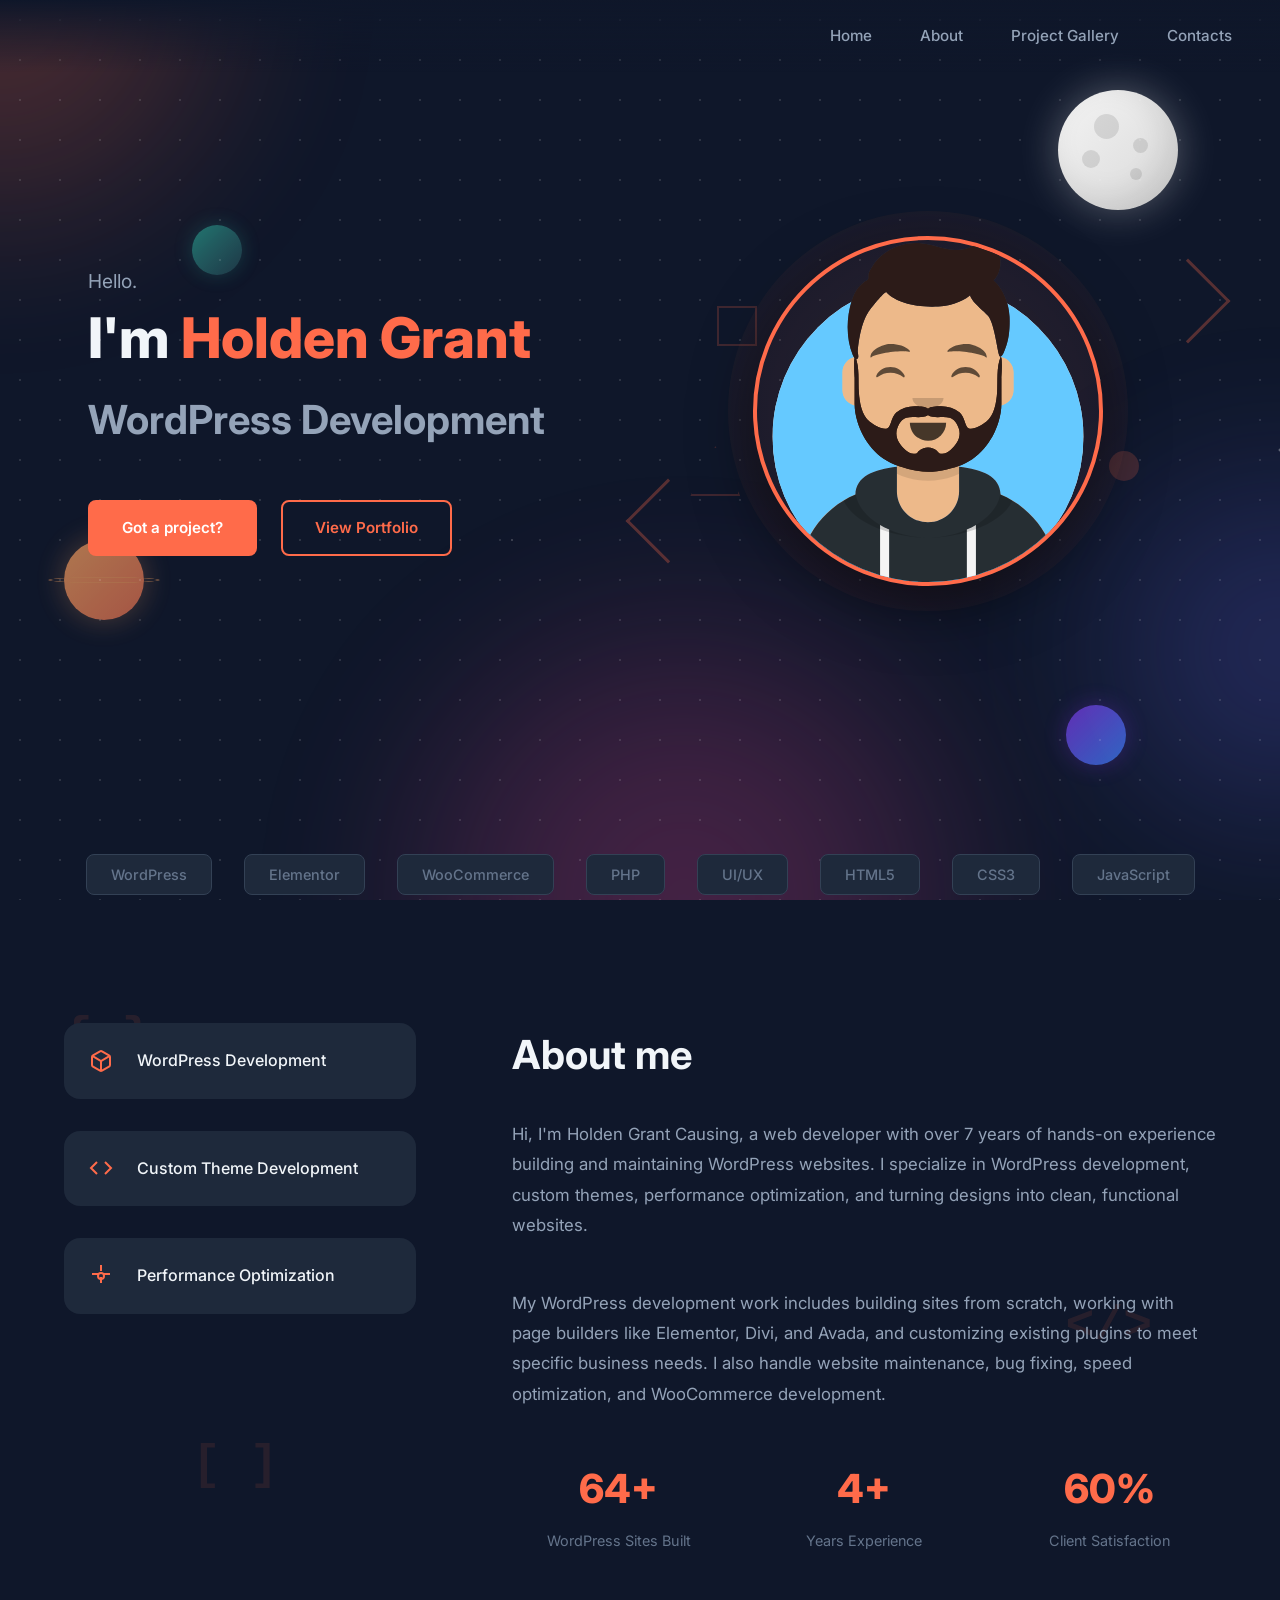
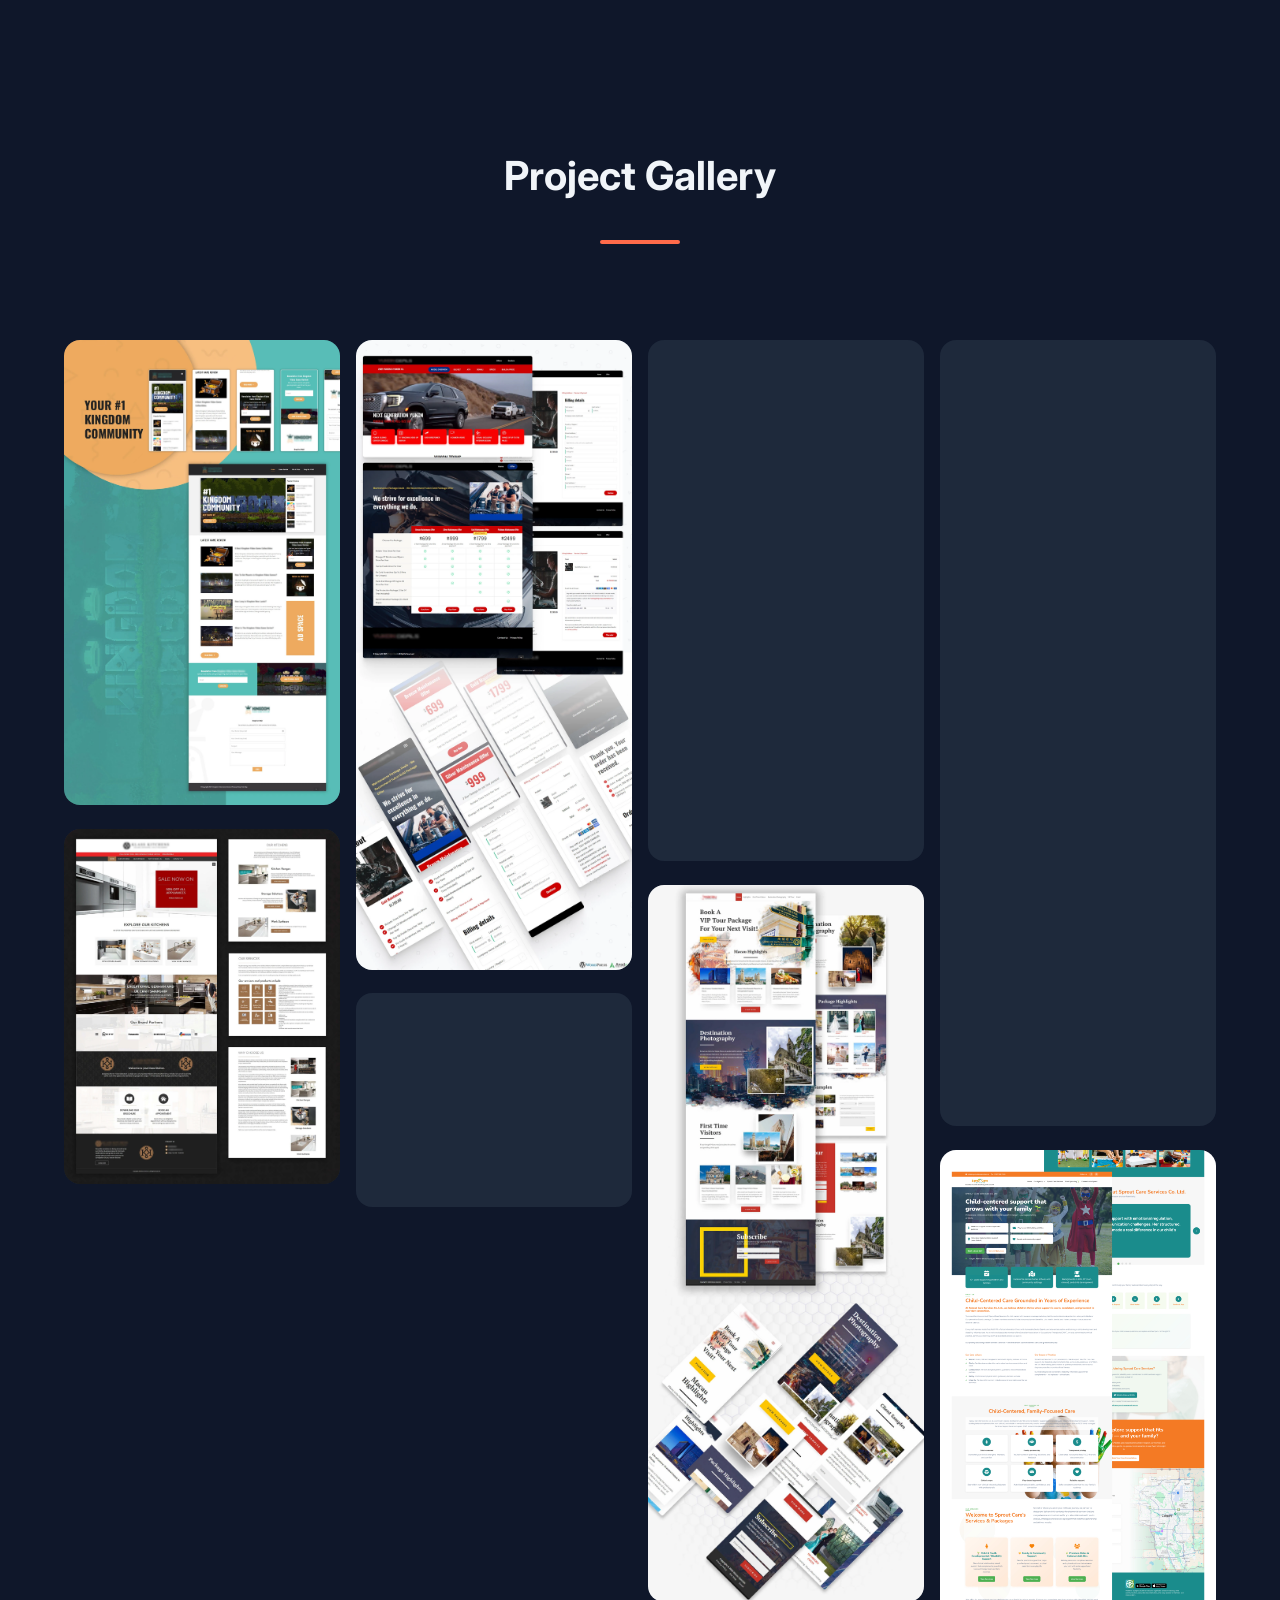
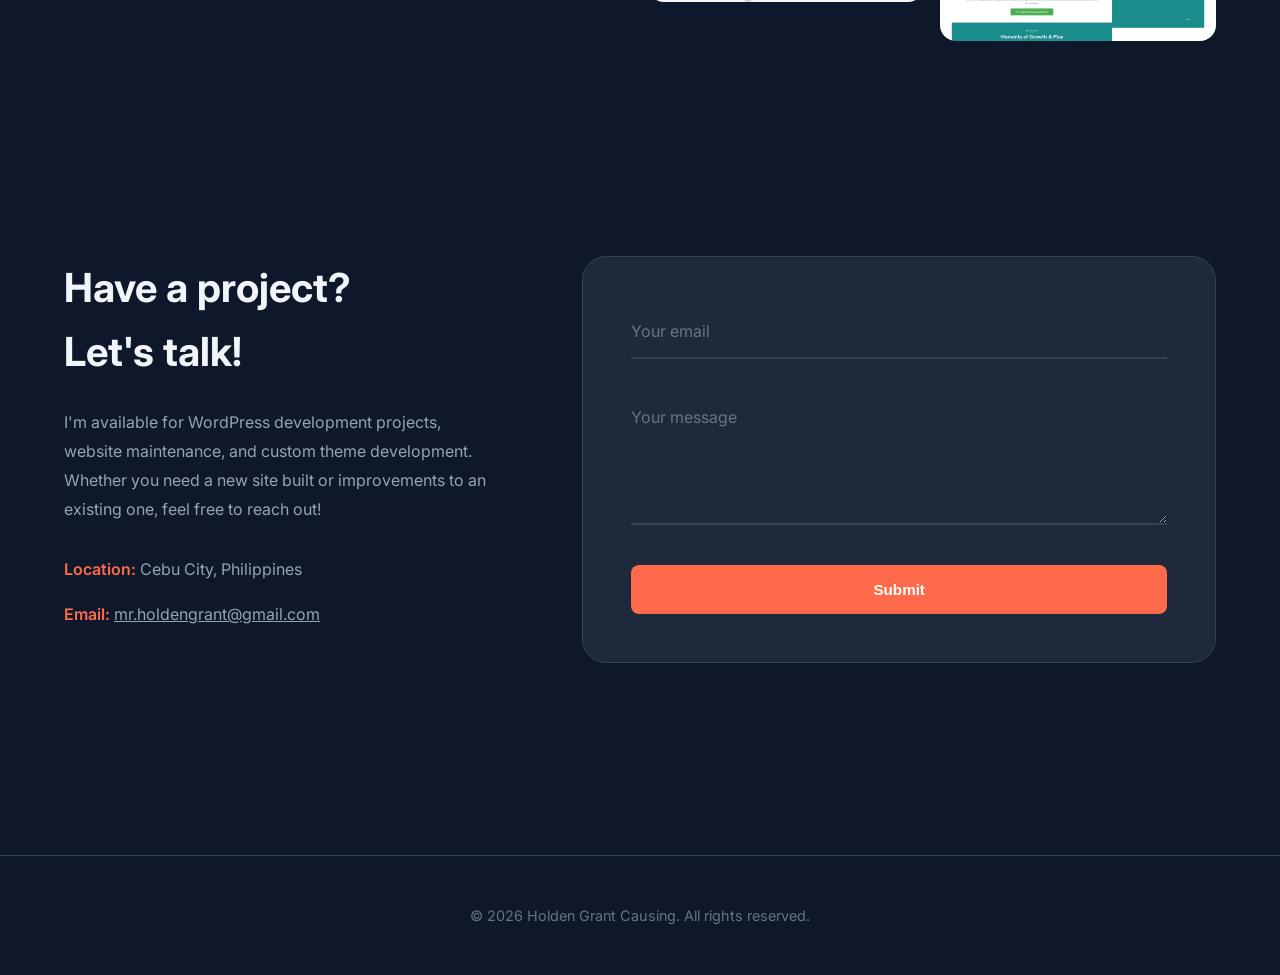
==== index.html @ 951f0440 "sproutcareservices.co-site.jpg 2" ====
<!DOCTYPE html>
<html lang="en">
<head>
    <meta charset="UTF-8">
    <meta name="viewport" content="width=device-width, initial-scale=1.0">
    <title>WordPress Development | Holden Grant Causing</title>
    <meta name="description" content="Holden Grant Causing provides WordPress development, custom theme builds, and performance optimization. View projects and contact for WordPress work.">
    <meta name="robots" content="index,follow">
    <link rel="canonical" href="https://holdengrant.github.io/">
    <meta property="og:title" content="WordPress Development | Holden Grant Causing">
    <meta property="og:description" content="WordPress development services including custom themes, performance optimization, and clean, functional websites.">
    <meta property="og:type" content="website">
    <meta property="og:url" content="https://holdengrant.github.io/">
    <meta property="og:image" content="original-9dcd468fdea0d15ef9354dae872c78d0.jpg">
    <meta name="twitter:card" content="summary_large_image">
    <meta name="twitter:url" content="https://holdengrant.github.io/">
    <link rel="icon" href="original-9dcd468fdea0d15ef9354dae872c78d0.jpg" type="image/jpeg">
    <link rel="stylesheet" href="style.css">
    <link rel="preconnect" href="https://fonts.googleapis.com">
    <link rel="preconnect" href="https://fonts.gstatic.com" crossorigin>
    <link href="https://fonts.googleapis.com/css2?family=Inter:wght@300;400;500;600;700;800&display=swap" rel="stylesheet">
    
    <script type="application/ld+json">
        {
            "@context": "https://schema.org",
            "@type": "Person",
            "name": "Holden Grant Causing",
            "jobTitle": "Web Developer",
            "description": "WordPress development specialist offering custom themes and performance optimization.",
            "url": "https://holdengrant.github.io/",
            "image": "original-9dcd468fdea0d15ef9354dae872c78d0.jpg",
            "sameAs": [
                "https://www.behance.net/holdengrantcausing"
            ]
        }
    </script>

    <script src="https://analytics.ahrefs.com/analytics.js" data-key="SY9n9KmOPGX/zi27wK+/fg" async></script>
</head>
<body>
    <!-- Animated Background -->
    <div class="animated-background">
        <div class="gradient-orb orb-1"></div>
        <div class="gradient-orb orb-2"></div>
        <div class="gradient-orb orb-3"></div>
    </div>
    
    <!-- Space Theme Elements -->
    <div class="space-container">
        <!-- Stars -->
        <div class="stars-layer stars-small"></div>
        <div class="stars-layer stars-medium"></div>
        <div class="stars-layer stars-large"></div>
        
        <!-- Moon -->
        <div class="moon">
            <div class="crater crater-1"></div>
            <div class="crater crater-2"></div>
            <div class="crater crater-3"></div>
            <div class="crater crater-4"></div>
        </div>
        
        <!-- Planets -->
        <div class="planet planet-1">
            <div class="planet-ring"></div>
        </div>
        <div class="planet planet-2"></div>
        <div class="planet planet-3"></div>
        
        <!-- Astronaut -->
        <div class="astronaut">
            <div class="astronaut-head">
                <div class="helmet-shine"></div>
            </div>
            <div class="astronaut-body"></div>
            <div class="astronaut-arm-left"></div>
            <div class="astronaut-arm-right"></div>
            <div class="astronaut-leg-left"></div>
            <div class="astronaut-leg-right"></div>
            <div class="astronaut-backpack"></div>
        </div>
        
        <!-- Shooting Stars -->
        <div class="shooting-star shooting-star-1"></div>
        <div class="shooting-star shooting-star-2"></div>
        <div class="shooting-star shooting-star-3"></div>
    </div>
    
    <!-- Dot Pattern Background -->
    <div class="dot-pattern"></div>
    

    <!-- Header / Hero Section -->
    <header id="home">
        <nav class="navbar">
            <div class="nav-links">
                <a href="#home">Home</a>
                <a href="#about">About</a>
                <a href="#gallery">Project Gallery</a>
                <!-- <a href="#gallery">Gallery</a> -->
                <a href="#contact">Contacts</a>
            </div>
        </nav>

        <div class="hero-container">
            <div class="hero-content">
                <p class="greeting">Hello.</p>
                <h1 class="name">I'm <span class="accent-text">Holden Grant</span></h1>
                <h2 class="title">WordPress Development</h2>
                <div class="cta-buttons">
                    <a href="#contact" class="btn btn-primary">Got a project?</a>
                    <a href="https://www.behance.net/holdengrantcausing" target="_blank" class="btn btn-secondary">View Portfolio</a>
                </div>
            </div>

            <div class="hero-image">
                <div class="image-accent-circle"></div>
                <div class="profile-container">
                    <img src="avataaars.svg" alt="Profile Picture" decoding="async" fetchpriority="high">
                </div>
                <div class="decorative-arrow arrow-1"></div>
                <div class="decorative-arrow arrow-2"></div>
                <div class="geometric-shape shape-1"></div>
                <div class="geometric-shape shape-2"></div>
                <div class="geometric-shape shape-3"></div>
            </div>
        </div>

        <!-- Skills Strip -->
        <div class="skills-strip">
            <div class="skill-tag">WordPress</div>
            <div class="skill-tag">Elementor</div>
            <div class="skill-tag">WooCommerce</div>
            <div class="skill-tag">PHP</div>
            <div class="skill-tag">UI/UX</div>
            <div class="skill-tag">HTML5</div>
            <div class="skill-tag">CSS3</div>
            <div class="skill-tag">JavaScript</div>
        </div>
    </header>

    <!-- About Section -->
    <section id="about" class="about-section">
        <div class="section-decoration">
            <div class="floating-icon icon-1">{ }</div>
            <div class="floating-icon icon-2">&lt;/&gt;</div>
            <div class="floating-icon icon-3">[ ]</div>
        </div>
        <div class="container">
            <div class="about-grid">
                <div class="services-column">
                    <div class="service-item">
                        <div class="service-icon">
                            <svg width="24" height="24" viewBox="0 0 24 24" fill="none" stroke="currentColor" stroke-width="2">
                                <path d="M21 16V8a2 2 0 0 0-1-1.73l-7-4a2 2 0 0 0-2 0l-7 4A2 2 0 0 0 3 8v8a2 2 0 0 0 1 1.73l7 4a2 2 0 0 0 2 0l7-4A2 2 0 0 0 21 16z"></path>
                                <polyline points="3.27 6.96 12 12.01 20.73 6.96"></polyline>
                                <line x1="12" y1="22.08" x2="12" y2="12"></line>
                            </svg>
                        </div>
                        <span>WordPress Development</span>
                    </div>
                    <div class="service-item">
                        <div class="service-icon">
                            <svg width="24" height="24" viewBox="0 0 24 24" fill="none" stroke="currentColor" stroke-width="2">
                                <polyline points="16 18 22 12 16 6"></polyline>
                                <polyline points="8 6 2 12 8 18"></polyline>
                            </svg>
                        </div>
                        <span>Custom Theme Development</span>
                    </div>
                    <div class="service-item">
                        <div class="service-icon">
                            <svg width="24" height="24" viewBox="0 0 24 24" fill="none" stroke="currentColor" stroke-width="2">
                                <circle cx="12" cy="12" r="3"></circle>
                                <path d="M12 1v6m0 6v6m-9-9h6m6 0h6"></path>
                            </svg>
                        </div>
                        <span>Performance Optimization</span>
                    </div>
                </div>

                <div class="about-column">
                    <h2 class="section-title">About me</h2>
                    <p class="about-text">
                        Hi, I'm Holden Grant Causing, a web developer with over 7 years of hands-on experience building and maintaining WordPress websites. I specialize in WordPress development, custom themes, performance optimization, and turning designs into clean, functional websites.
                    </p>
                    <p class="about-text">
                        My WordPress development work includes building sites from scratch, working with page builders like Elementor, Divi, and Avada, and customizing existing plugins to meet specific business needs. I also handle website maintenance, bug fixing, speed optimization, and WooCommerce development.
                    </p>
                    
                    <div class="stats-row">
                        <div class="stat-item">
                            <div class="stat-number">100+</div>
                            <div class="stat-label">WordPress Sites Built</div>
                        </div>
                        <div class="stat-item">
                            <div class="stat-number">7+</div>
                            <div class="stat-label">Years Experience</div>
                        </div>
                        <div class="stat-item">
                            <div class="stat-number">95%</div>
                            <div class="stat-label">Client Satisfaction</div>
                        </div>
                    </div>
                </div>
            </div>
        </div>
    </section>

    <!-- Projects Section -->
    <!-- <section id="projects" class="projects-section">
        <div class="container">
            <h2 class="section-title centered">Experience & Skills</h2>
            <div class="title-divider"></div>

            <div class="project-card">
                <div class="project-preview">
                    <div class="code-preview">
                        <div class="code-header">
                            <span class="code-dot"></span>
                            <span class="code-dot"></span>
                            <span class="code-dot"></span>
                        </div>
                        <div class="code-content">
                            <pre><code>&lt;div class="app"&gt;
  &lt;header&gt;
    &lt;h1&gt;E-Commerce Platform&lt;/h1&gt;
  &lt;/header&gt;
  &lt;main&gt;
    &lt;ProductGrid /&gt;
  &lt;/main&gt;
&lt;/div&gt;</code></pre>
                        </div>
                    </div>
                </div>
                <div class="project-info">
                    <h3 class="project-title">Web Developer (Project-Based)</h3>
                    <div class="tech-stack">
                        <span class="tech-tag">WordPress</span>
                        <span class="tech-tag">Elementor</span>
                        <span class="tech-tag">WooCommerce</span>
                        <span class="tech-tag">ACF Pro</span>
                    </div>
                    <p class="project-description">
                        March 2018 – Present<br><br>
                        Develop and maintain WordPress websites using Elementor, Divi, and Avada. Build custom layouts and features based on client requirements. Optimize website performance and page load speed. Fix bugs, improve UI/UX, and add new features to existing sites.
                    </p>
                    <div class="project-buttons">
                        <a href="https://www.behance.net/holdengrantcausing" target="_blank" class="btn btn-primary">View Portfolio</a>
                        <a href="#contact" class="btn btn-secondary">Contact Me</a>
                    </div>
                </div>
            </div>

            <div class="project-card reverse">
                <div class="project-preview">
                    <div class="code-preview">
                        <div class="code-header">
                            <span class="code-dot"></span>
                            <span class="code-dot"></span>
                            <span class="code-dot"></span>
                        </div>
                        <div class="code-content">
                            <pre><code>const taskManager = {
  tasks: [],
  addTask(task) {
    this.tasks.push(task);
    this.render();
  },
  render() {
    // Update UI
  }
};</code></pre>
                        </div>
                    </div>
                </div>
                <div class="project-info">
                    <h3 class="project-title">Web Developer, SkyRockIT</h3>
                    <div class="tech-stack">
                        <span class="tech-tag">WordPress</span>
                        <span class="tech-tag">Avada</span>
                        <span class="tech-tag">ACF Pro</span>
                        <span class="tech-tag">cPanel</span>
                    </div>
                    <p class="project-description">
                        June 2015 – June 2018<br><br>
                        Built WordPress websites from scratch using custom themes and ACF Pro. Developed sites using Avada and other premium themes. Fixed errors, improved performance, and handled regular site maintenance. Migrated websites to new domains and hosting environments.
                    </p>
                    <div class="project-buttons">
                        <a href="https://www.behance.net/holdengrantcausing" target="_blank" class="btn btn-primary">View Portfolio</a>
                        <a href="#contact" class="btn btn-secondary">Contact Me</a>
                    </div>
                </div>
            </div>

            <div class="project-card">
                <div class="project-preview">
                    <div class="code-preview">
                        <div class="code-header">
                            <span class="code-dot"></span>
                            <span class="code-dot"></span>
                            <span class="code-dot"></span>
                        </div>
                        <div class="code-content">
                            <pre><code>app.get('/api/weather', (req, res) => {
  const { city } = req.query;
  fetchWeather(city)
    .then(data => res.json(data))
    .catch(err => res.status(500));
});</code></pre>
                        </div>
                    </div>
                </div>
                <div class="project-info">
                    <h3 class="project-title">Technical Skills</h3>
                    <div class="tech-stack">
                        <span class="tech-tag">HTML5</span>
                        <span class="tech-tag">CSS3</span>
                        <span class="tech-tag">JavaScript</span>
                        <span class="tech-tag">jQuery</span>
                        <span class="tech-tag">PHP</span>
                        <span class="tech-tag">MySQL</span>
                        <span class="tech-tag">React</span>
                        <span class="tech-tag">Bootstrap</span>
                        <span class="tech-tag">SCSS/SASS</span>
                        <span class="tech-tag">Git</span>
                    </div>
                    <p class="project-description">
                        Proficient in converting PSD designs to HTML/CSS and building fully functional WordPress themes. Experienced with Adobe Photoshop, cPanel management, and modern web development best practices. Knowledgeable in WooCommerce, custom plugin development, and SEO optimization.
                    </p>
                    <div class="project-buttons">
                        <a href="https://www.behance.net/holdengrantcausing" target="_blank" class="btn btn-primary">View Portfolio</a>
                        <a href="#contact" class="btn btn-secondary">Get in Touch</a>
                    </div>
                </div>
            </div>
        </div>
    </section> -->

    <!-- Gallery Section -->
    <section id="gallery" class="gallery-section">
        <div class="container">
            <h2 class="section-title centered">Project Gallery</h2>
            <div class="title-divider"></div>

            <div class="gallery-grid">
                <!-- Gallery Item 1 -->
                <div class="gallery-item">
                    <div class="gallery-image">
                        <img src="work-gallery/kingdomcummunity.webp" alt="Kingdom Community Website" loading="lazy" decoding="async">
                    </div>
                    <div class="gallery-overlay">
                        <h3 class="gallery-title">Kingdom Vide Game Review</h3>
                        <div class="gallery-tags">
                            <span class="gallery-tag">WordPress</span>
                            <span class="gallery-tag">Elementor</span>
                            <span class="gallery-tag">Custom Design</span>
                        </div>
                        <div class="gallery-actions">
                            <button class="gallery-btn lightbox-btn" data-image="work-gallery/kingdomcummunity.webp">
                                <svg width="20" height="20" viewBox="0 0 24 24" fill="none" stroke="currentColor" stroke-width="2">
                                    <rect x="3" y="3" width="18" height="18" rx="2" ry="2"></rect>
                                    <circle cx="8.5" cy="8.5" r="1.5"></circle>
                                    <polyline points="21 15 16 10 5 21"></polyline>
                                </svg>
                                View
                            </button>
                            <a href="https://kingdomvideogamereview.com/" target="_blank" class="gallery-btn url-btn">
                                <svg width="20" height="20" viewBox="0 0 24 24" fill="none" stroke="currentColor" stroke-width="2">
                                    <path d="M18 13v6a2 2 0 0 1-2 2H5a2 2 0 0 1-2-2V8a2 2 0 0 1 2-2h6"></path>
                                    <polyline points="15 3 21 3 21 9"></polyline>
                                    <line x1="10" y1="14" x2="21" y2="3"></line>
                                </svg>
                                Visit
                            </a>
                        </div>
                    </div>
                </div>

                <!-- Gallery Item 2 -->
                <div class="gallery-item">
                    <div class="gallery-image">
                        <img src="work-gallery/kitchen.webp" alt="Kitchen Restaurant Website" loading="lazy" decoding="async">
                    </div>
                    <div class="gallery-overlay">
                        <h3 class="gallery-title">Kitchen Restaurant</h3>
                        <div class="gallery-tags">
                            <span class="gallery-tag">WordPress</span>
                            <span class="gallery-tag">WooCommerce</span>
                            <span class="gallery-tag">Elementor</span>
                            <span class="gallery-tag">Custom Design</span>
                        </div>
                        <div class="gallery-actions">
                            <button class="gallery-btn lightbox-btn" data-image="work-gallery/kitchen.webp">
                                <svg width="20" height="20" viewBox="0 0 24 24" fill="none" stroke="currentColor" stroke-width="2">
                                    <rect x="3" y="3" width="18" height="18" rx="2" ry="2"></rect>
                                    <circle cx="8.5" cy="8.5" r="1.5"></circle>
                                    <polyline points="21 15 16 10 5 21"></polyline>
                                </svg>
                                View
                            </button>
                            <a href="https://www.klasskitchens.com/" target="_blank" class="gallery-btn url-btn">
                                <svg width="20" height="20" viewBox="0 0 24 24" fill="none" stroke="currentColor" stroke-width="2">
                                    <path d="M18 13v6a2 2 0 0 1-2 2H5a2 2 0 0 1-2-2V8a2 2 0 0 1 2-2h6"></path>
                                    <polyline points="15 3 21 3 21 9"></polyline>
                                    <line x1="10" y1="14" x2="21" y2="3"></line>
                                </svg>
                                Visit
                            </a>
                        </div>
                    </div>
                </div>

                <!-- Gallery Item 3 -->
                <div class="gallery-item">
                    <div class="gallery-image">
                        <img src="work-gallery/yukondeal.webp" alt="Yukon Deal Website" loading="lazy" decoding="async">
                    </div>
                    <div class="gallery-overlay">
                        <h3 class="gallery-title">Yukon Deal</h3>
                        <div class="gallery-tags">
                            <span class="gallery-tag">WordPress</span>
                            <span class="gallery-tag">Avada</span>
                            <span class="gallery-tag">Custom Design</span>
                        </div>
                        <div class="gallery-actions">
                            <button class="gallery-btn lightbox-btn" data-image="work-gallery/yukondeal.webp">
                                <svg width="20" height="20" viewBox="0 0 24 24" fill="none" stroke="currentColor" stroke-width="2">
                                    <rect x="3" y="3" width="18" height="18" rx="2" ry="2"></rect>
                                    <circle cx="8.5" cy="8.5" r="1.5"></circle>
                                    <polyline points="21 15 16 10 5 21"></polyline>
                                </svg>
                                View
                            </button>
                            <a href="https://yukondeal.com/" target="_blank" class="gallery-btn url-btn">
                                <svg width="20" height="20" viewBox="0 0 24 24" fill="none" stroke="currentColor" stroke-width="2">
                                    <path d="M18 13v6a2 2 0 0 1-2 2H5a2 2 0 0 1-2-2V8a2 2 0 0 1 2-2h6"></path>
                                    <polyline points="15 3 21 3 21 9"></polyline>
                                    <line x1="10" y1="14" x2="21" y2="3"></line>
                                </svg>
                                Visit
                            </a>
                        </div>
                    </div>
                </div>

                <!-- Gallery Item 4 -->
                <div class="gallery-item">
                    <div class="gallery-image">
                        <img src="work-gallery/travelreward.webp" alt="Travel Reward" loading="lazy" decoding="async">
                    </div>
                    <div class="gallery-overlay">
                        <h3 class="gallery-title">Travel Reward</h3>
                        <div class="gallery-tags">
                            <span class="gallery-tag">WordPress</span>
                            <span class="gallery-tag">Elementor</span>
                            <span class="gallery-tag">Custom Design</span>
                        </div>
                        <div class="gallery-actions">
                            <button class="gallery-btn lightbox-btn" data-image="work-gallery/travelreward.webp">
                                <svg width="20" height="20" viewBox="0 0 24 24" fill="none" stroke="currentColor" stroke-width="2">
                                    <rect x="3" y="3" width="18" height="18" rx="2" ry="2"></rect>
                                    <circle cx="8.5" cy="8.5" r="1.5"></circle>
                                    <polyline points="21 15 16 10 5 21"></polyline>
                                </svg>
                                View
                            </button>
                            <a href="https://travelreward.com/" target="_blank" class="gallery-btn url-btn">
                                <svg width="20" height="20" viewBox="0 0 24 24" fill="none" stroke="currentColor" stroke-width="2">
                                    <path d="M18 13v6a2 2 0 0 1-2 2H5a2 2 0 0 1-2-2V8a2 2 0 0 1 2-2h6"></path>
                                    <polyline points="15 3 21 3 21 9"></polyline>
                                    <line x1="10" y1="14" x2="21" y2="3"></line>
                                </svg>
                                Visit
                            </a>
                        </div>
                    </div>
                </div>

                <!-- Gallery Item 5 -->
                <div class="gallery-item">
                    <div class="gallery-image">
                        <img src="work-gallery/luxuryrewards.webp" alt="Luxury Rewards Website" loading="lazy" decoding="async">
                    </div>
                    <div class="gallery-overlay">
                        <h3 class="gallery-title">Luxury Rewards</h3>
                        <div class="gallery-tags">
                            <span class="gallery-tag">WordPress</span>
                            <span class="gallery-tag">Custom Theme</span>
                            <span class="gallery-tag">PHP</span>
                        </div>
                        <div class="gallery-actions">
                            <button class="gallery-btn lightbox-btn" data-image="work-gallery/luxuryrewards.webp">
                                <svg width="20" height="20" viewBox="0 0 24 24" fill="none" stroke="currentColor" stroke-width="2">
                                    <rect x="3" y="3" width="18" height="18" rx="2" ry="2"></rect>
                                    <circle cx="8.5" cy="8.5" r="1.5"></circle>
                                    <polyline points="21 15 16 10 5 21"></polyline>
                                </svg>
                                View
                            </button>
                            <a href="https://luxuryrewards.com/" target="_blank" class="gallery-btn url-btn">
                                <svg width="20" height="20" viewBox="0 0 24 24" fill="none" stroke="currentColor" stroke-width="2">
                                    <path d="M18 13v6a2 2 0 0 1-2 2H5a2 2 0 0 1-2-2V8a2 2 0 0 1 2-2h6"></path>
                                    <polyline points="15 3 21 3 21 9"></polyline>
                                    <line x1="10" y1="14" x2="21" y2="3"></line>
                                </svg>
                                Visit
                            </a>
                        </div>
                    </div>
                </div>

                <!-- Gallery Item 6 -->
                <div class="gallery-item">
                    <div class="gallery-image">
                        <img src="work-gallery/macautravels.webp" alt="Macau Travels Website" loading="lazy" decoding="async">
                    </div>
                    <div class="gallery-overlay">
                        <h3 class="gallery-title">Macau Travels</h3>
                        <div class="gallery-tags">
                            <span class="gallery-tag">WordPress</span>
                            <span class="gallery-tag">Elementor</span>
                            <span class="gallery-tag">Custom Design</span>
                        </div>
                        <div class="gallery-actions">
                            <button class="gallery-btn lightbox-btn" data-image="work-gallery/macautravels.webp">
                                <svg width="20" height="20" viewBox="0 0 24 24" fill="none" stroke="currentColor" stroke-width="2">
                                    <rect x="3" y="3" width="18" height="18" rx="2" ry="2"></rect>
                                    <circle cx="8.5" cy="8.5" r="1.5"></circle>
                                    <polyline points="21 15 16 10 5 21"></polyline>
                                </svg>
                                View
                            </button>
                            <a href="https://templatekit01.lifebitsdaily.com/" target="_blank" class="gallery-btn url-btn">
                                <svg width="20" height="20" viewBox="0 0 24 24" fill="none" stroke="currentColor" stroke-width="2">
                                    <path d="M18 13v6a2 2 0 0 1-2 2H5a2 2 0 0 1-2-2V8a2 2 0 0 1 2-2h6"></path>
                                    <polyline points="15 3 21 3 21 9"></polyline>
                                    <line x1="10" y1="14" x2="21" y2="3"></line>
                                </svg>
                                Visit
                            </a>
                        </div>
                    </div>
                </div>

                <!-- Gallery Item 7 -->
                <div class="gallery-item">
                    <div class="gallery-image">
                        <img src="work-gallery/kagat.jpg" alt="Sige Kagat" loading="lazy" decoding="async">
                    </div>
                    <div class="gallery-overlay">
                        <h3 class="gallery-title">Sige Kagat</h3>
                        <div class="gallery-tags">
                            <span class="gallery-tag">HTML/CSS/JS</span>
                            <span class="gallery-tag">Custom Design</span>
                            <!-- <span class="gallery-tag">PHP</span> -->
                        </div>
                        <div class="gallery-actions">
                            <button class="gallery-btn lightbox-btn" data-image="work-gallery/kagat.jpg">
                                <svg width="20" height="20" viewBox="0 0 24 24" fill="none" stroke="currentColor" stroke-width="2">
                                    <rect x="3" y="3" width="18" height="18" rx="2" ry="2"></rect>
                                    <circle cx="8.5" cy="8.5" r="1.5"></circle>
                                    <polyline points="21 15 16 10 5 21"></polyline>
                                </svg>
                                View
                            </button>
                            <a href="https://sige-kagat.netlify.app/" target="_blank" class="gallery-btn url-btn">
                                <svg width="20" height="20" viewBox="0 0 24 24" fill="none" stroke="currentColor" stroke-width="2">
                                    <path d="M18 13v6a2 2 0 0 1-2 2H5a2 2 0 0 1-2-2V8a2 2 0 0 1 2-2h6"></path>
                                    <polyline points="15 3 21 3 21 9"></polyline>
                                    <line x1="10" y1="14" x2="21" y2="3"></line>
                                </svg>
                                Visit
                            </a>
                        </div>
                    </div>
                </div>

                <!-- Gallery Item 8 -->
                <div class="gallery-item">
                    <div class="gallery-image">
                        <img src="work-gallery/sproutcareservices.co-site.jpg" alt="Sprout Care Services" loading="lazy" decoding="async">
                    </div>
                    <div class="gallery-overlay">
                        <h3 class="gallery-title">Sprout Care Services</h3>
                        <div class="gallery-tags">
                            <span class="gallery-tag">HTML/CSS/JS</span>
                            <span class="gallery-tag">Custom Design</span>
                            <!-- <span class="gallery-tag">PHP</span> -->
                        </div>
                        <div class="gallery-actions">
                            <button class="gallery-btn lightbox-btn" data-image="work-gallery/sproutcareservices.co.png">
                                <svg width="20" height="20" viewBox="0 0 24 24" fill="none" stroke="currentColor" stroke-width="2">
                                    <rect x="3" y="3" width="18" height="18" rx="2" ry="2"></rect>
                                    <circle cx="8.5" cy="8.5" r="1.5"></circle>
                                    <polyline points="21 15 16 10 5 21"></polyline>
                                </svg>
                                View
                            </button>
                            <a href="https://sproutcareservices.co/" target="_blank" class="gallery-btn url-btn">
                                <svg width="20" height="20" viewBox="0 0 24 24" fill="none" stroke="currentColor" stroke-width="2">
                                    <path d="M18 13v6a2 2 0 0 1-2 2H5a2 2 0 0 1-2-2V8a2 2 0 0 1 2-2h6"></path>
                                    <polyline points="15 3 21 3 21 9"></polyline>
                                    <line x1="10" y1="14" x2="21" y2="3"></line>
                                </svg>
                                Visit
                            </a>
                        </div>
                    </div>
                </div>

            </div>
        </div>
    </section>

    <!-- Lightbox Modal -->
    <div class="lightbox-modal" id="lightboxModal">
        <button class="lightbox-close" id="lightboxClose">
            <svg width="24" height="24" viewBox="0 0 24 24" fill="none" stroke="currentColor" stroke-width="2">
                <line x1="18" y1="6" x2="6" y2="18"></line>
                <line x1="6" y1="6" x2="18" y2="18"></line>
            </svg>
        </button>
        <div class="lightbox-content">
            <img id="lightboxImage" src="" alt="Gallery Image" loading="lazy" decoding="async">
        </div>
    </div>

    <!-- Contact Section -->
    <section id="contact" class="contact-section">
        <div class="container">
            <div class="contact-grid">
                <div class="contact-info">
                    <h2 class="section-title">Have a project?<br>Let's talk!</h2>
                    <p class="contact-description">
                        I'm available for WordPress development projects, website maintenance, and custom theme development. Whether you need a new site built or improvements to an existing one, feel free to reach out!
                    </p>
                    <div class="contact-details">
                        <p><strong>Location:</strong> Cebu City, Philippines</p>
                        <!-- <p><strong>Phone:</strong> +63 925 451 7793</p> -->
                        <p><strong>Email:</strong> <a href="mailto:mr.holdengrant@gmail.com">mr.holdengrant@gmail.com</a></p>
                    </div>
                </div>

                <div class="contact-form-wrapper">
                    <form class="contact-form" method="POST" action="https://cform.app/f/7b22b390-1b41-4fac-b27d-c01a6bc8d94e">
                        <div class="form-group">
                            <input type="email" class="form-control" placeholder="Your email" name="email" required>
                        </div>
                        <div class="form-group">
                            <textarea class="form-control" placeholder="Your message" name="message" rows="5" required></textarea>
                        </div>
                        <input type="submit" class="btn btn-primary" value="Submit" />
                    </form>
                </div>
            </div>
        </div>
    </section>

    <!-- Footer -->
    <footer class="footer">
        <div class="container">
            <p class="footer-text">© 2026 Holden Grant Causing. All rights reserved.</p>
            <!-- <div class="social-icons">
                <a href="mailto:holdengrantcausing@gmail.com" class="social-icon" aria-label="Email">
                    <svg width="20" height="20" viewBox="0 0 24 24" fill="none" stroke="currentColor" stroke-width="2">
                        <path d="M4 4h16c1.1 0 2 .9 2 2v12c0 1.1-.9 2-2 2H4c-1.1 0-2-.9-2-2V6c0-1.1.9-2 2-2z"></path>
                        <polyline points="22,6 12,13 2,6"></polyline>
                    </svg>
                </a>
                <a href="https://www.behance.net/holdengrantcausing" target="_blank" class="social-icon" aria-label="Behance Portfolio">
                    <svg width="20" height="20" viewBox="0 0 24 24" fill="currentColor">
                        <path d="M22 7h-7v-2h7v2zm1.726 10c-.442 1.297-2.029 3-5.101 3-3.074 0-5.564-1.729-5.564-5.675 0-3.91 2.325-5.92 5.466-5.92 3.082 0 4.964 1.782 5.375 4.426.078.506.109 1.188.095 2.14h-8.027c.13 3.211 3.483 3.312 4.588 2.029h3.168zm-7.686-4h4.965c-.105-1.547-1.136-2.219-2.477-2.219-1.466 0-2.277.768-2.488 2.219zm-9.574 6.988h-6.466v-14.967h6.953c5.476.081 5.58 5.444 2.72 6.906 3.461 1.26 3.577 8.061-3.207 8.061zm-3.466-8.988h3.584c2.508 0 2.906-3-.312-3h-3.272v3zm3.391 3h-3.391v3.016h3.341c3.055 0 2.868-3.016.05-3.016z"/>
                    </svg>
                </a>
                <a href="https://github.com/holdengrant" target="_blank" class="social-icon" aria-label="GitHub">
                    <svg width="20" height="20" viewBox="0 0 24 24" fill="currentColor">
                        <path d="M12 0c-6.626 0-12 5.373-12 12 0 5.302 3.438 9.8 8.207 11.387.599.111.793-.261.793-.577v-2.234c-3.338.726-4.033-1.416-4.033-1.416-.546-1.387-1.333-1.756-1.333-1.756-1.089-.745.083-.729.083-.729 1.205.084 1.839 1.237 1.839 1.237 1.07 1.834 2.807 1.304 3.492.997.107-.775.418-1.305.762-1.604-2.665-.305-5.467-1.334-5.467-5.931 0-1.311.469-2.381 1.236-3.221-.124-.303-.535-1.524.117-3.176 0 0 1.008-.322 3.301 1.23.957-.266 1.983-.399 3.003-.404 1.02.005 2.047.138 3.006.404 2.291-1.552 3.297-1.23 3.297-1.23.653 1.653.242 2.874.118 3.176.77.84 1.235 1.911 1.235 3.221 0 4.609-2.807 5.624-5.479 5.921.43.372.823 1.102.823 2.222v3.293c0 .319.192.694.801.576 4.765-1.589 8.199-6.086 8.199-11.386 0-6.627-5.373-12-12-12z"/>
                    </svg>
                </a>
            </div> -->
        </div>
    </footer>

    <script src="script.js"></script>
    <!-- Elfsight Facebook Chat | Untitled Facebook Chat -->
<script src="https://elfsightcdn.com/platform.js" async></script>
<div class="elfsight-app-723af8e4-27cd-474e-8039-9fc39170c974" data-elfsight-app-lazy></div>
    
    
<!-- Start of OpenWidget (www.openwidget.com) code -->
<!-- <script>
  window.__ow = window.__ow || {};
  window.__ow.organizationId = "9e3f1226-40a5-43af-b89a-18a11d73749c";
  window.__ow.integration_name = "manual_settings";
  window.__ow.product_name = "openwidget";   
  ;(function(n,t,c){function i(n){return e._h?e._h.apply(null,n):e._q.push(n)}var e={_q:[],_h:null,_v:"2.0",on:function(){i(["on",c.call(arguments)])},once:function(){i(["once",c.call(arguments)])},off:function(){i(["off",c.call(arguments)])},get:function(){if(!e._h)throw new Error("[OpenWidget] You can't use getters before load.");return i(["get",c.call(arguments)])},call:function(){i(["call",c.call(arguments)])},init:function(){var n=t.createElement("script");n.async=!0,n.type="text/javascript",n.src="https://cdn.openwidget.com/openwidget.js",t.head.appendChild(n)}};!n.__ow.asyncInit&&e.init(),n.OpenWidget=n.OpenWidget||e}(window,document,[].slice))
</script>
<noscript>You need to <a href="https://www.openwidget.com/enable-javascript" rel="noopener nofollow">enable JavaScript</a> to use the communication tool powered by <a href="https://www.openwidget.com/" rel="noopener nofollow" target="_blank">OpenWidget</a></noscript> -->
<!-- End of OpenWidget code -->

</body>
</html>
---- style.css ----
/* CSS Variables */
:root {
    --bg-primary: #0f172a;
    --bg-secondary: #1e293b;
    --bg-card: #1e293b;
    --accent: #ff6b4a;
    --accent-hover: #ff8566;
    --text-primary: #f1f5f9;
    --text-secondary: #94a3b8;
    --text-muted: #64748b;
    --border-color: #334155;
    
    --spacing-xs: 0.5rem;
    --spacing-sm: 1rem;
    --spacing-md: 1.5rem;
    --spacing-lg: 2rem;
    --spacing-xl: 3rem;
    --spacing-2xl: 4rem;
    --spacing-3xl: 6rem;
    
    --border-radius-sm: 0.5rem;
    --border-radius-md: 1rem;
    --border-radius-lg: 1.5rem;
    --border-radius-full: 50%;
    
    --transition: 200ms ease;
}

/* Reset and Base Styles */
* {
    margin: 0;
    padding: 0;
    box-sizing: border-box;
}

html {
    scroll-behavior: smooth;
}

body {
    font-family: 'Inter', -apple-system, BlinkMacSystemFont, 'Segoe UI', sans-serif;
    background-color: var(--bg-primary);
    color: var(--text-primary);
    line-height: 1.6;
    overflow-x: hidden;
    position: relative;
}

.container {
    max-width: 1200px;
    margin: 0 auto;
    padding: 0 var(--spacing-md);
    position: relative;
    z-index: 1;
}

/* Animated Background */
.animated-background {
    position: fixed;
    top: 0;
    left: 0;
    width: 100%;
    height: 100%;
    z-index: 0;
    overflow: hidden;
    pointer-events: none;
}

.gradient-orb {
    position: absolute;
    border-radius: 50%;
    filter: blur(80px);
    opacity: 0.3;
    animation: gradientShift 20s ease-in-out infinite;
}

.orb-1 {
    width: 500px;
    height: 500px;
    background: radial-gradient(circle, var(--accent), transparent);
    top: -250px;
    left: -250px;
    animation-delay: 0s;
}

.orb-2 {
    width: 400px;
    height: 400px;
    background: radial-gradient(circle, #6366f1, transparent);
    top: 50%;
    right: -200px;
    animation-delay: -7s;
}

.orb-3 {
    width: 600px;
    height: 600px;
    background: radial-gradient(circle, #ec4899, transparent);
    bottom: -300px;
    left: 30%;
    animation-delay: -14s;
}

/* Dot Pattern Background */
.dot-pattern {
    position: fixed;
    top: 0;
    left: 0;
    width: 100%;
    height: 100%;
    z-index: 0;
    pointer-events: none;
    opacity: 0.15;
    background-image: 
        radial-gradient(circle, rgba(255, 255, 255, 0.8) 1px, transparent 1px);
    background-size: 40px 40px;
    background-position: 0 0;
}

/* Space Theme Container */
.space-container {
    position: fixed;
    top: 0;
    left: 0;
    width: 100%;
    height: 100%;
    z-index: 0;
    pointer-events: none;
    overflow: hidden;
}

/* Stars Layers */
.stars-layer {
    position: absolute;
    width: 100%;
    height: 100%;
    background-repeat: repeat;
}

.stars-small {
    background-image: 
        radial-gradient(1px 1px at 20% 30%, white, transparent),
        radial-gradient(1px 1px at 60% 70%, white, transparent),
        radial-gradient(1px 1px at 50% 50%, white, transparent),
        radial-gradient(1px 1px at 80% 10%, white, transparent),
        radial-gradient(1px 1px at 90% 60%, white, transparent),
        radial-gradient(1px 1px at 33% 80%, white, transparent),
        radial-gradient(1px 1px at 15% 90%, white, transparent);
    background-size: 200% 200%;
    animation: twinkle 3s ease-in-out infinite;
    opacity: 0.6;
}

.stars-medium {
    background-image: 
        radial-gradient(2px 2px at 40% 20%, white, transparent),
        radial-gradient(2px 2px at 70% 80%, white, transparent),
        radial-gradient(2px 2px at 25% 60%, white, transparent),
        radial-gradient(2px 2px at 85% 40%, white, transparent);
    background-size: 250% 250%;
    animation: twinkle 4s ease-in-out infinite reverse;
    opacity: 0.5;
}

.stars-large {
    background-image: 
        radial-gradient(3px 3px at 10% 40%, rgba(255, 255, 255, 0.9), transparent),
        radial-gradient(3px 3px at 95% 30%, rgba(255, 255, 255, 0.9), transparent),
        radial-gradient(3px 3px at 55% 15%, rgba(255, 255, 255, 0.9), transparent);
    background-size: 300% 300%;
    animation: twinkle 5s ease-in-out infinite;
    opacity: 0.7;
}

@keyframes twinkle {
    0%, 100% {
        opacity: 0.3;
    }
    50% {
        opacity: 1;
    }
}

/* Moon */
.moon {
    position: absolute;
    top: 10%;
    right: 8%;
    width: 120px;
    height: 120px;
    background: linear-gradient(135deg, #f4f4f4 0%, #d8d8d8 100%);
    border-radius: 50%;
    box-shadow: 
        0 0 40px rgba(255, 255, 255, 0.3),
        inset -10px -10px 30px rgba(0, 0, 0, 0.1);
    animation: moonFloat 20s ease-in-out infinite;
}

.crater {
    position: absolute;
    background: rgba(0, 0, 0, 0.1);
    border-radius: 50%;
}

.crater-1 {
    width: 25px;
    height: 25px;
    top: 20%;
    left: 30%;
}

.crater-2 {
    width: 18px;
    height: 18px;
    top: 50%;
    left: 20%;
}

.crater-3 {
    width: 15px;
    height: 15px;
    top: 40%;
    right: 25%;
}

.crater-4 {
    width: 12px;
    height: 12px;
    bottom: 25%;
    right: 30%;
}

@keyframes moonFloat {
    0%, 100% {
        transform: translateY(0px) rotate(0deg);
    }
    50% {
        transform: translateY(-20px) rotate(5deg);
    }
}

/* Planets */
.planet {
    position: absolute;
    border-radius: 50%;
    opacity: 0.7;
}

.planet-1 {
    width: 80px;
    height: 80px;
    background: linear-gradient(135deg, #f4a261 0%, #e76f51 100%);
    top: 60%;
    left: 5%;
    box-shadow: 0 0 30px rgba(244, 162, 97, 0.4);
    animation: planetOrbit1 30s linear infinite;
}

.planet-ring {
    position: absolute;
    width: 140%;
    height: 30%;
    border: 3px solid rgba(244, 162, 97, 0.5);
    border-radius: 50%;
    top: 35%;
    left: -20%;
    transform: rotateX(75deg);
}

.planet-2 {
    width: 50px;
    height: 50px;
    background: linear-gradient(135deg, #2a9d8f 0%, #264653 100%);
    top: 25%;
    left: 15%;
    box-shadow: 0 0 20px rgba(42, 157, 143, 0.4);
    animation: planetOrbit2 25s linear infinite;
}

.planet-3 {
    width: 60px;
    height: 60px;
    background: linear-gradient(135deg, #8338ec 0%, #3a86ff 100%);
    bottom: 15%;
    right: 12%;
    box-shadow: 0 0 25px rgba(131, 56, 236, 0.4);
    animation: planetOrbit3 35s linear infinite;
}

@keyframes planetOrbit1 {
    0%, 100% {
        transform: translateY(0px) translateX(0px);
    }
    25% {
        transform: translateY(-30px) translateX(20px);
    }
    50% {
        transform: translateY(0px) translateX(40px);
    }
    75% {
        transform: translateY(30px) translateX(20px);
    }
}

@keyframes planetOrbit2 {
    0%, 100% {
        transform: translateY(0px) translateX(0px) rotate(0deg);
    }
    50% {
        transform: translateY(40px) translateX(-30px) rotate(180deg);
    }
}

@keyframes planetOrbit3 {
    0%, 100% {
        transform: translateY(0px) translateX(0px) scale(1);
    }
    50% {
        transform: translateY(-50px) translateX(30px) scale(1.1);
    }
}

/* Astronaut */
.astronaut {
    position: absolute;
    top: 40%;
    right: 20%;
    width: 60px;
    height: 80px;
    animation: astronautFloat 15s ease-in-out infinite;
    z-index: 5;
}

.astronaut-head {
    position: absolute;
    width: 35px;
    height: 35px;
    background: linear-gradient(135deg, rgba(255, 255, 255, 0.9), rgba(230, 230, 230, 0.8));
    border-radius: 50%;
    top: 0;
    left: 50%;
    transform: translateX(-50%);
    border: 2px solid var(--accent);
    overflow: hidden;
}

.helmet-shine {
    position: absolute;
    width: 15px;
    height: 15px;
    background: rgba(255, 255, 255, 0.6);
    border-radius: 50%;
    top: 8px;
    left: 8px;
    animation: helmetShine 3s ease-in-out infinite;
}

@keyframes helmetShine {
    0%, 100% {
        opacity: 0.6;
    }
    50% {
        opacity: 1;
    }
}

.astronaut-body {
    position: absolute;
    width: 30px;
    height: 35px;
    background: var(--accent);
    top: 30px;
    left: 50%;
    transform: translateX(-50%);
    border-radius: 8px;
}

.astronaut-arm-left,
.astronaut-arm-right {
    position: absolute;
    width: 8px;
    height: 25px;
    background: var(--accent);
    top: 35px;
    border-radius: 4px;
}

.astronaut-arm-left {
    left: 5px;
    transform: rotate(-20deg);
    animation: armWave 2s ease-in-out infinite;
}

.astronaut-arm-right {
    right: 5px;
    transform: rotate(20deg);
}

@keyframes armWave {
    0%, 100% {
        transform: rotate(-20deg);
    }
    50% {
        transform: rotate(-40deg);
    }
}

.astronaut-leg-left,
.astronaut-leg-right {
    position: absolute;
    width: 10px;
    height: 20px;
    background: var(--accent);
    top: 60px;
    border-radius: 5px;
}

.astronaut-leg-left {
    left: 15px;
}

.astronaut-leg-right {
    right: 15px;
}

.astronaut-backpack {
    position: absolute;
    width: 20px;
    height: 25px;
    background: rgba(255, 107, 74, 0.8);
    top: 32px;
    left: 50%;
    transform: translateX(-50%) translateX(20px);
    border-radius: 4px;
    z-index: -1;
}

@keyframes astronautFloat {
    0%, 100% {
        transform: translateY(0px) rotate(0deg);
    }
    25% {
        transform: translateY(-30px) rotate(-5deg);
    }
    50% {
        transform: translateY(-15px) rotate(0deg);
    }
    75% {
        transform: translateY(-40px) rotate(5deg);
    }
}

/* Shooting Stars */
.shooting-star {
    position: absolute;
    width: 2px;
    height: 2px;
    background: white;
    border-radius: 50%;
    box-shadow: 0 0 10px 2px rgba(255, 255, 255, 0.5);
    opacity: 0;
}

.shooting-star::before {
    content: '';
    position: absolute;
    width: 100px;
    height: 2px;
    background: linear-gradient(130deg, white 60%, transparent 100%);
    right: -24px;
  top: -44px;
  transform: rotate(-120deg);
}

.shooting-star-1 {
    top: 20%;
    right: 80%;
    animation: shootingStar 3s ease-in-out 2s infinite;
}

.shooting-star-2 {
    top: 50%;
    right: 70%;
    animation: shootingStar 3s ease-in-out 5s infinite;
}

.shooting-star-3 {
    top: 70%;
    right: 60%;
    animation: shootingStar 3s ease-in-out 8s infinite;
}

@keyframes shootingStar {
    0% {
        opacity: 0;
        transform: translateX(0) translateY(0);
    }
    10% {
        opacity: 1;
    }
    90% {
        opacity: 1;
    }
    100% {
        opacity: 0;
        transform: translateX(225px) translateY(300px); /* 130 degree angle */
    }
}

/* Navigation */
.navbar {
    position: fixed;
    top: 0;
    right: 0;
    width: 100%;
    padding: var(--spacing-md) var(--spacing-xl);
    z-index: 1000;
    background: linear-gradient(to bottom, var(--bg-primary), transparent);
}

.nav-links {
    display: flex;
    justify-content: flex-end;
    gap: var(--spacing-xl);
}

.nav-links a {
    color: var(--text-secondary);
    text-decoration: none;
    font-weight: 500;
    font-size: 0.95rem;
    transition: color var(--transition);
    position: relative;
}

.nav-links a:hover {
    color: var(--accent);
}

.nav-links a::after {
    content: '';
    position: absolute;
    bottom: -5px;
    left: 0;
    width: 0;
    height: 2px;
    background: var(--accent);
    transition: width var(--transition);
}

.nav-links a:hover::after {
    width: 100%;
}

/* Header / Hero Section */
header {
    min-height: 100vh;
    padding-top: var(--spacing-3xl);
    position: relative;
}

.hero-container {
    display: grid;
    grid-template-columns: 1fr 1fr;
    gap: var(--spacing-xl);
    align-items: center;
    max-width: 1200px;
    margin: 0 auto;
    padding: 0 var(--spacing-xl);
    min-height: 70vh;
}

.hero-content {
    animation: fadeInLeft 0.8s ease;
}

.greeting {
    font-size: 1.2rem;
    color: var(--text-secondary);
    margin-bottom: var(--spacing-xs);
}

.name {
    font-size: 3.5rem;
    font-weight: 800;
    line-height: 1.2;
    margin-bottom: var(--spacing-sm);
}

.accent-text {
    color: var(--accent);
}

.title {
    font-size: 2.5rem;
    font-weight: 700;
    color: var(--text-secondary);
    margin-bottom: var(--spacing-xl);
}

.cta-buttons {
    display: flex;
    gap: var(--spacing-md);
}

/* Buttons */
.btn {
    display: inline-block;
    padding: 0.875rem 2rem;
    border-radius: var(--border-radius-sm);
    font-weight: 600;
    text-decoration: none;
    transition: all var(--transition);
    cursor: pointer;
    border: 2px solid transparent;
    font-size: 0.95rem;
    position: relative;
    overflow: hidden;
}

.btn::before {
    content: '';
    position: absolute;
    top: 50%;
    left: 50%;
    width: 0;
    height: 0;
    border-radius: 50%;
    background: rgba(255, 255, 255, 0.2);
    transform: translate(-50%, -50%);
    transition: width 0.6s, height 0.6s;
}

.btn:hover::before {
    width: 300px;
    height: 300px;
}

.ripple {
    position: absolute;
    border-radius: 50%;
    background: rgba(255, 255, 255, 0.5);
    transform: scale(0);
    animation: rippleEffect 0.6s ease-out;
    pointer-events: none;
}

@keyframes rippleEffect {
    to {
        transform: scale(4);
        opacity: 0;
    }
}

.btn-primary {
    background: var(--accent);
    color: white;
}

.btn-primary:hover {
    background: var(--accent-hover);
    transform: translateY(-2px);
    box-shadow: 0 10px 25px rgba(255, 107, 74, 0.3);
}

.btn-secondary {
    background: transparent;
    border-color: var(--accent);
    color: var(--accent);
}

.btn-secondary:hover {
    background: var(--accent);
    color: white;
    transform: translateY(-2px);
}

/* Hero Image */
.hero-image {
    position: relative;
    display: flex;
    justify-content: center;
    align-items: center;
    animation: fadeInRight 0.8s ease;
}

.image-accent-circle {
    position: absolute;
    width: 400px;
    height: 400px;
    background: radial-gradient(circle, rgba(255, 107, 74, 0.15), transparent);
    border-radius: var(--border-radius-full);
    z-index: 0;
}

.profile-container {
    width: 350px;
    height: 350px;
    border-radius: var(--border-radius-full);
    overflow: hidden;
    position: relative;
    z-index: 1;
    border: 4px solid var(--accent);
    box-shadow: 0 20px 60px rgba(0, 0, 0, 0.5);
    animation: float 6s ease-in-out infinite, pulse 4s ease-in-out infinite;
}

.profile-container img {
    width: 100%;
    height: 100%;
    object-fit: cover;
}

.decorative-arrow {
    position: absolute;
    width: 60px;
    height: 60px;
    border: 3px solid var(--accent);
    border-left: none;
    border-bottom: none;
    transform: rotate(45deg);
    opacity: 0.3;
    animation: pulse 3s ease-in-out infinite;
}

.geometric-shape {
    position: absolute;
    opacity: 0.2;
    animation: rotate 20s linear infinite;
}

.shape-1 {
    width: 40px;
    height: 40px;
    border: 2px solid var(--accent);
    top: 20%;
    left: 10%;
    animation-duration: 15s;
}

.shape-2 {
    width: 30px;
    height: 30px;
    background: var(--accent);
    border-radius: 50%;
    bottom: 30%;
    right: 10%;
    animation: floatSlow 10s ease-in-out infinite;
}

.shape-3 {
    width: 50px;
    height: 50px;
    border: 2px solid var(--accent);
    clip-path: polygon(50% 0%, 100% 100%, 0% 100%);
    top: 60%;
    left: 5%;
    animation: float 8s ease-in-out infinite;
}

.arrow-1 {
    top: 10%;
    right: -5%;
}

.arrow-2 {
    bottom: 10%;
    left: -5%;
    transform: rotate(225deg);
}

/* Skills Strip */
.skills-strip {
    display: flex;
    justify-content: center;
    gap: var(--spacing-lg);
    flex-wrap: wrap;
    margin-top: var(--spacing-3xl);
    padding: var(--spacing-lg) var(--spacing-xl);
}

.skill-tag {
    padding: var(--spacing-xs) var(--spacing-md);
    background: var(--bg-secondary);
    color: var(--text-muted);
    border-radius: var(--border-radius-sm);
    font-size: 0.9rem;
    font-weight: 500;
    border: 1px solid var(--border-color);
    transition: all var(--transition);
    animation: slideInBottom 0.6s ease forwards;
    opacity: 0;
}

.skill-tag:nth-child(1) { animation-delay: 0.1s; }
.skill-tag:nth-child(2) { animation-delay: 0.2s; }
.skill-tag:nth-child(3) { animation-delay: 0.3s; }
.skill-tag:nth-child(4) { animation-delay: 0.4s; }
.skill-tag:nth-child(5) { animation-delay: 0.5s; }
.skill-tag:nth-child(6) { animation-delay: 0.6s; }
.skill-tag:nth-child(7) { animation-delay: 0.7s; }

.skill-tag:hover {
    background: var(--accent);
    color: white;
    transform: translateY(-5px);
    border-color: var(--accent);
}

/* About Section */
.about-section {
    padding: var(--spacing-3xl) 0;
    position: relative;
}

.section-decoration {
    position: absolute;
    top: 0;
    left: 0;
    width: 100%;
    height: 100%;
    pointer-events: none;
    z-index: 0;
}

.floating-icon {
    position: absolute;
    font-size: 3rem;
    font-weight: 700;
    color: var(--accent);
    opacity: 0.1;
    font-family: 'Courier New', monospace;
}

.icon-1 {
    top: 10%;
    left: 5%;
    animation: floatSlow 8s ease-in-out infinite;
}

.icon-2 {
    top: 50%;
    right: 10%;
    animation: floatSlow 10s ease-in-out infinite;
    animation-delay: -3s;
}

.icon-3 {
    bottom: 20%;
    left: 15%;
    animation: floatSlow 12s ease-in-out infinite;
    animation-delay: -6s;
}

.about-grid {
    display: grid;
    grid-template-columns: 1fr 2fr;
    gap: var(--spacing-3xl);
    align-items: start;
}

.services-column {
    display: flex;
    flex-direction: column;
    gap: var(--spacing-lg);
}

.service-item {
    display: flex;
    align-items: center;
    gap: var(--spacing-md);
    padding: var(--spacing-md);
    background: var(--bg-card);
    border-radius: var(--border-radius-md);
    transition: all var(--transition);
    border: 1px solid transparent;
}

.service-item:hover {
    border-color: var(--accent);
    transform: translateX(10px);
}

.service-icon {
    color: var(--accent);
    display: flex;
    align-items: center;
    justify-content: center;
}

.service-item span {
    color: var(--text-primary);
    font-weight: 500;
}

.section-title {
    font-size: 2.5rem;
    font-weight: 700;
    margin-bottom: var(--spacing-lg);
    position: relative;
}

.section-title.centered {
    text-align: center;
}

.about-text {
    color: var(--text-secondary);
    font-size: 1.05rem;
    line-height: 1.8;
    margin-bottom: var(--spacing-xl);
}

.stats-row {
    display: grid;
    grid-template-columns: repeat(3, 1fr);
    gap: var(--spacing-lg);
    margin-top: var(--spacing-xl);
}

.stat-item {
    text-align: center;
}

.stat-number {
    font-size: 2.5rem;
    font-weight: 800;
    color: var(--accent);
    margin-bottom: var(--spacing-xs);
    animation: scaleIn 0.6s ease forwards;
    display: inline-block;
}

.stat-label {
    font-size: 0.9rem;
    color: var(--text-muted);
}

/* Projects Section */
.projects-section {
    padding: var(--spacing-3xl) 0;
}

.title-divider {
    width: 80px;
    height: 4px;
    background: var(--accent);
    margin: var(--spacing-md) auto var(--spacing-3xl);
    border-radius: 2px;
}

.project-card {
    display: grid;
    grid-template-columns: 1fr 1fr;
    gap: var(--spacing-3xl);
    align-items: center;
    margin-bottom: var(--spacing-3xl);
    padding: var(--spacing-xl);
    background: var(--bg-card);
    border-radius: var(--border-radius-lg);
    border: 1px solid var(--border-color);
    transition: all var(--transition);
}

.project-card:hover {
    border-color: var(--accent);
    transform: translateY(-5px);
    box-shadow: 0 20px 40px rgba(0, 0, 0, 0.3);
}

.project-card.reverse {
    grid-template-columns: 1fr 1fr;
}

.project-card.reverse .project-preview {
    order: 2;
}

.project-card.reverse .project-info {
    order: 1;
}

.project-preview {
    position: relative;
}

.code-preview {
    background: #0d1117;
    border-radius: var(--border-radius-md);
    overflow: hidden;
    box-shadow: 0 10px 30px rgba(0, 0, 0, 0.5);
    transition: all var(--transition);
}

.code-preview:hover {
    box-shadow: 0 15px 40px rgba(0, 0, 0, 0.7), 0 0 20px rgba(255, 107, 74, 0.2);
    transform: scale(1.02);
}

.code-header {
    display: flex;
    gap: 8px;
    padding: var(--spacing-sm);
    background: #161b22;
    border-bottom: 1px solid #30363d;
}

.code-dot {
    width: 12px;
    height: 12px;
    border-radius: 50%;
    background: var(--text-muted);
    transition: all var(--transition);
}

.code-dot:nth-child(1) {
    background: #ff5f56;
}

.code-dot:nth-child(2) {
    background: #ffbd2e;
}

.code-dot:nth-child(3) {
    background: #27c93f;
}

.code-preview:hover .code-dot {
    animation: pulse 1s ease-in-out infinite;
}

.code-content {
    padding: var(--spacing-md);
}

.code-content pre {
    margin: 0;
    overflow-x: auto;
}

.code-content code {
    color: #c9d1d9;
    font-family: 'Courier New', monospace;
    font-size: 0.85rem;
    line-height: 1.6;
}

.project-title {
    font-size: 1.8rem;
    font-weight: 700;
    margin-bottom: var(--spacing-md);
}

.tech-stack {
    display: flex;
    flex-wrap: wrap;
    gap: var(--spacing-sm);
    margin-bottom: var(--spacing-md);
}

.tech-tag {
    padding: 0.4rem 0.9rem;
    background: var(--bg-primary);
    color: var(--accent);
    border-radius: var(--border-radius-sm);
    font-size: 0.85rem;
    font-weight: 500;
    border: 1px solid var(--accent);
    transition: all var(--transition);
    cursor: default;
}

.tech-tag:hover {
    background: var(--accent);
    color: white;
    transform: translateY(-3px);
    box-shadow: 0 5px 15px rgba(255, 107, 74, 0.4);
}

.project-description {
    color: var(--text-secondary);
    line-height: 1.8;
    margin-bottom: var(--spacing-lg);
}

.project-buttons {
    display: flex;
    gap: var(--spacing-md);
}

/* Gallery Section */
.gallery-section {
    padding: var(--spacing-3xl) 0;
    position: relative;
}

.gallery-grid {
    column-count: 4;
    column-gap: 1rem;
    margin-top: var(--spacing-2xl);
}

.gallery-item {
    position: relative;
    border-radius: var(--border-radius-md);
    overflow: hidden;
    background: var(--bg-card);
    cursor: pointer;
    transition: all 0.3s ease;
    break-inside: avoid;
    margin-bottom: 1rem;
    display: inline-block;
    width: 100%;
}

.gallery-item:hover {
    transform: translateY(-5px);
    box-shadow: 0 15px 35px rgba(0, 0, 0, 0.5);
}

.gallery-image {
    width: 100%;
    overflow: hidden;
    position: relative;
}

.gallery-image img {
    width: 100%;
    height: auto;
    object-fit: contain;
    display: block;
    transition: transform 0.4s ease, filter 0.3s ease;
}

.gallery-item:hover .gallery-image img {
    transform: scale(1.05);
    filter: brightness(0.8);
}

.gallery-overlay {
    position: absolute;
    top: 0;
    left: 0;
    width: 100%;
    height: 100%;
    background: linear-gradient(
        to top,
        rgba(15, 23, 42, 0.95) 0%,
        rgba(15, 23, 42, 0.7) 40%,
        transparent 100%
    );
    display: flex;
    flex-direction: column;
    justify-content: flex-end;
    padding: 1.5rem;
    opacity: 0;
    transition: opacity 0.3s ease;
}

.gallery-item:hover .gallery-overlay {
    opacity: 1;
}

.gallery-title {
    font-size: 1.25rem;
    font-weight: 700;
    margin-bottom: 0.75rem;
    color: var(--text-primary);
    transform: translateY(15px);
    transition: transform 0.3s ease 0.1s;
}

.gallery-item:hover .gallery-title {
    transform: translateY(0);
}

.gallery-tags {
    display: flex;
    flex-wrap: wrap;
    gap: 0.5rem;
    margin-bottom: 1rem;
    transform: translateY(15px);
    transition: transform 0.3s ease 0.15s;
}

.gallery-item:hover .gallery-tags {
    transform: translateY(0);
}

.gallery-tag {
    padding: 0.25rem 0.6rem;
    background: rgba(255, 107, 74, 0.2);
    color: #ffffff;
    border-radius: 4px;
    font-size: 0.75rem;
    font-weight: 500;
    border: 1px solid rgba(255, 107, 74, 0.4);
    transition: all 0.3s ease;
}

.gallery-tag:hover {
    background: var(--accent);
    color: white;
    border-color: var(--accent);
}

.gallery-actions {
    display: flex;
    gap: 0.75rem;
    transform: translateY(15px);
    transition: transform 0.3s ease 0.2s;
}

.gallery-item:hover .gallery-actions {
    transform: translateY(0);
}

.gallery-btn {
    flex: 1;
    display: flex;
    align-items: center;
    justify-content: center;
    gap: 0.4rem;
    padding: 0.6rem 1rem;
    border-radius: var(--border-radius-sm);
    font-weight: 600;
    text-decoration: none;
    transition: all 0.3s ease;
    cursor: pointer;
    border: 2px solid transparent;
    font-size: 0.85rem;
    position: relative;
    overflow: hidden;
}

.gallery-btn::before {
    content: '';
    position: absolute;
    top: 50%;
    left: 50%;
    width: 0;
    height: 0;
    border-radius: 50%;
    background: rgba(255, 255, 255, 0.2);
    transform: translate(-50%, -50%);
    transition: width 0.5s, height 0.5s;
}

.gallery-btn:hover::before {
    width: 250px;
    height: 250px;
}

.gallery-btn svg {
    position: relative;
    z-index: 1;
}

.lightbox-btn {
    background: var(--accent);
    color: white;
    border-color: var(--accent);
}

.lightbox-btn:hover {
    background: var(--accent-hover);
    transform: translateY(-2px);
    box-shadow: 0 5px 15px rgba(255, 107, 74, 0.4);
}

.url-btn {
    background: transparent;
    border-color: var(--accent);
    color: var(--accent);
}

.url-btn:hover {
    background: var(--accent);
    color: white;
    transform: translateY(-2px);
}

/* Lightbox Modal */
.lightbox-modal {
    position: fixed;
    top: 0;
    left: 0;
    width: 100%;
    height: 100%;
    background: rgba(0, 0, 0, 0.95);
    z-index: 10000;
    display: none;
    align-items: center;
    justify-content: center;
    opacity: 0;
    transition: opacity 0.3s ease;
    backdrop-filter: blur(10px);
}

.lightbox-modal.active {
    display: flex;
    opacity: 1;
}

.lightbox-close {
    position: absolute;
    top: 2rem;
    right: 2rem;
    width: 50px;
    height: 50px;
    background: rgba(255, 255, 255, 0.1);
    border: 2px solid rgba(255, 255, 255, 0.3);
    border-radius: 50%;
    color: white;
    cursor: pointer;
    display: flex;
    align-items: center;
    justify-content: center;
    transition: all 0.3s ease;
    z-index: 10001;
}

.lightbox-close:hover {
    background: var(--accent);
    border-color: var(--accent);
    transform: rotate(90deg);
}

.lightbox-content {
    max-width: 90vw;
    max-height: 90vh;
    position: relative;
    animation: lightboxZoom 0.4s ease;
    overflow: auto;
}

@keyframes lightboxZoom {
    from {
        transform: scale(0.8);
        opacity: 0;
    }
    to {
        transform: scale(1);
        opacity: 1;
    }
}

.lightbox-content img {
    width: 100%;
    height: 100%;
    object-fit: contain;
    border-radius: var(--border-radius-md);
    box-shadow: 0 20px 60px rgba(0, 0, 0, 0.7);
}

/* Contact Section */
.contact-section {
    padding: var(--spacing-3xl) 0;
}

.contact-grid {
    display: grid;
    grid-template-columns: 1fr 1.5fr;
    gap: var(--spacing-3xl);
    align-items: start;
}

.contact-info h2 {
    margin-bottom: var(--spacing-md);
}

.contact-description {
    color: var(--text-secondary);
    line-height: 1.8;
    margin-bottom: var(--spacing-lg);
}

.contact-details {
    margin-top: var(--spacing-lg);
}

.contact-details p, .contact-details a {
    color: var(--text-secondary);
    margin-bottom: var(--spacing-sm);
    line-height: 1.8;
}

.contact-details strong {
    color: var(--accent);
    font-weight: 600;
}

.contact-form-wrapper {
    background: var(--bg-card);
    padding: var(--spacing-xl);
    border-radius: var(--border-radius-lg);
    border: 1px solid var(--border-color);
}

.contact-form {
    display: flex;
    flex-direction: column;
    gap: var(--spacing-lg);
}

.form-group {
    position: relative;
}

.form-group input,
.form-group textarea {
    width: 100%;
    background: transparent;
    border: none;
    border-bottom: 2px solid var(--border-color);
    padding: var(--spacing-sm) 0;
    color: var(--text-primary);
    font-family: inherit;
    font-size: 1rem;
    transition: all var(--transition);
}

.form-group {
    animation: slideInBottom 0.6s ease forwards;
    opacity: 0;
}

.form-group:nth-child(1) { animation-delay: 0.1s; }
.form-group:nth-child(2) { animation-delay: 0.2s; }
.form-group:nth-child(3) { animation-delay: 0.3s; }

.form-group input:focus,
.form-group textarea:focus {
    outline: none;
    border-color: var(--accent);
}

.form-group input::placeholder,
.form-group textarea::placeholder {
    color: var(--text-muted);
}

.form-group textarea {
    resize: vertical;
    min-height: 120px;
}

.contact-form button {
    align-self: flex-start;
    border: none;
    cursor: pointer;
}

/* Footer */
.footer {
    padding: var(--spacing-xl) 0;
    border-top: 1px solid var(--border-color);
    margin-top: var(--spacing-3xl);
}

.footer .container {
    display: flex;
    flex-direction: column;
    align-items: center;
    gap: var(--spacing-md);
}

.footer-text {
    color: var(--text-muted);
    font-size: 0.9rem;
}

.social-icons {
    display: flex;
    gap: var(--spacing-md);
}

.social-icon {
    width: 40px;
    height: 40px;
    display: flex;
    align-items: center;
    justify-content: center;
    background: var(--bg-card);
    border-radius: var(--border-radius-sm);
    color: var(--text-muted);
    transition: all var(--transition);
    text-decoration: none;
}

.social-icon:hover {
    background: var(--accent);
    color: white;
    transform: translateY(-3px);
}

/* Animations */
@keyframes fadeInLeft {
    from {
        opacity: 0;
        transform: translateX(-30px);
    }
    to {
        opacity: 1;
        transform: translateX(0);
    }
}

@keyframes fadeInRight {
    from {
        opacity: 0;
        transform: translateX(30px);
    }
    to {
        opacity: 1;
        transform: translateX(0);
    }
}

@keyframes float {
    0%, 100% {
        transform: translateY(0px);
    }
    50% {
        transform: translateY(-20px);
    }
}

@keyframes floatSlow {
    0%, 100% {
        transform: translate(0, 0);
    }
    25% {
        transform: translate(10px, -10px);
    }
    50% {
        transform: translate(-5px, -20px);
    }
    75% {
        transform: translate(-10px, -10px);
    }
}

@keyframes rotate {
    from {
        transform: rotate(0deg);
    }
    to {
        transform: rotate(360deg);
    }
}

@keyframes pulse {
    0%, 100% {
        opacity: 0.6;
        transform: scale(1);
    }
    50% {
        opacity: 0.8;
        transform: scale(1.05);
    }
}

@keyframes gradientShift {
    0% {
        transform: translate(0, 0) scale(1);
    }
    33% {
        transform: translate(50px, -50px) scale(1.1);
    }
    66% {
        transform: translate(-50px, 50px) scale(0.9);
    }
    100% {
        transform: translate(0, 0) scale(1);
    }
}

@keyframes particleFloat {
    0% {
        transform: translateY(100vh) translateX(0);
        opacity: 0;
    }
    10% {
        opacity: 1;
    }
    90% {
        opacity: 1;
    }
    100% {
        transform: translateY(-100px) translateX(100px);
        opacity: 0;
    }
}

@keyframes scaleIn {
    from {
        opacity: 0;
        transform: scale(0.8);
    }
    to {
        opacity: 1;
        transform: scale(1);
    }
}

@keyframes slideInBottom {
    from {
        opacity: 0;
        transform: translateY(50px);
    }
    to {
        opacity: 1;
        transform: translateY(0);
    }
}

@keyframes glow {
    0%, 100% {
        box-shadow: 0 0 5px var(--accent), 0 0 10px var(--accent);
    }
    50% {
        box-shadow: 0 0 20px var(--accent), 0 0 30px var(--accent);
    }
}

/* Responsive Design */
@media (max-width: 1024px) {
    .hero-container {
        grid-template-columns: 1fr;
        text-align: center;
        gap: var(--spacing-2xl);
    }
    
    .hero-image {
        order: -1;
    }
    
    .cta-buttons {
        justify-content: center;
    }
    
    .about-grid {
        grid-template-columns: 1fr;
        gap: var(--spacing-2xl);
    }
    
    .project-card,
    .project-card.reverse {
        grid-template-columns: 1fr;
    }
    
    .project-card.reverse .project-preview {
        order: 1;
    }
    
    .project-card.reverse .project-info {
        order: 2;
    }
    
    .gallery-grid {
        column-count: 2;
    }
    
    .contact-grid {
        grid-template-columns: 1fr;
    }
}

@media (max-width: 768px) {
    .nav-links {
        gap: var(--spacing-md);
    }
    
    .name {
        font-size: 2.5rem;
    }
    
    .title {
        font-size: 1.8rem;
    }
    
    .section-title {
        font-size: 2rem;
    }
    
    .profile-container {
        width: 280px;
        height: 280px;
    }
    
    .image-accent-circle {
        width: 320px;
        height: 320px;
    }
    
    .stats-row {
        grid-template-columns: 1fr;
        gap: var(--spacing-md);
    }
    
    .cta-buttons {
        flex-direction: column;
        width: 100%;
    }
    
    .btn {
        width: 100%;
        text-align: center;
    }
    
    .gallery-grid {
        grid-template-columns: 1fr;
    }
    
    .gallery-actions {
        flex-direction: column;
    }
    
    .lightbox-close {
        top: 1rem;
        right: 1rem;
        width: 40px;
        height: 40px;
    }
    
    .project-buttons {
        flex-direction: column;
    }
    
    .gallery-grid {
        column-count: 1;
    }
}

@media (max-width: 480px) {
    :root {
        --spacing-xl: 1.5rem;
        --spacing-2xl: 2rem;
        --spacing-3xl: 3rem;
    }
    
    .navbar {
        padding: var(--spacing-md);
    }
    
    .nav-links {
        gap: var(--spacing-sm);
    }
    
    .nav-links a {
        font-size: 0.85rem;
    }
    
    .name {
        font-size: 2rem;
    }
    
    .title {
        font-size: 1.5rem;
    }
    
    .section-title {
        font-size: 1.75rem;
    }
    
    .skills-strip {
        gap: var(--spacing-sm);
    }
    
    .skill-tag {
        font-size: 0.8rem;
        padding: 0.4rem 0.8rem;
    }
    
    .profile-container {
        width: 240px;
        height: 240px;
    }
    
    .image-accent-circle {
        width: 280px;
        height: 280px;
    }
    
    .stat-number {
        font-size: 2rem;
    }
}
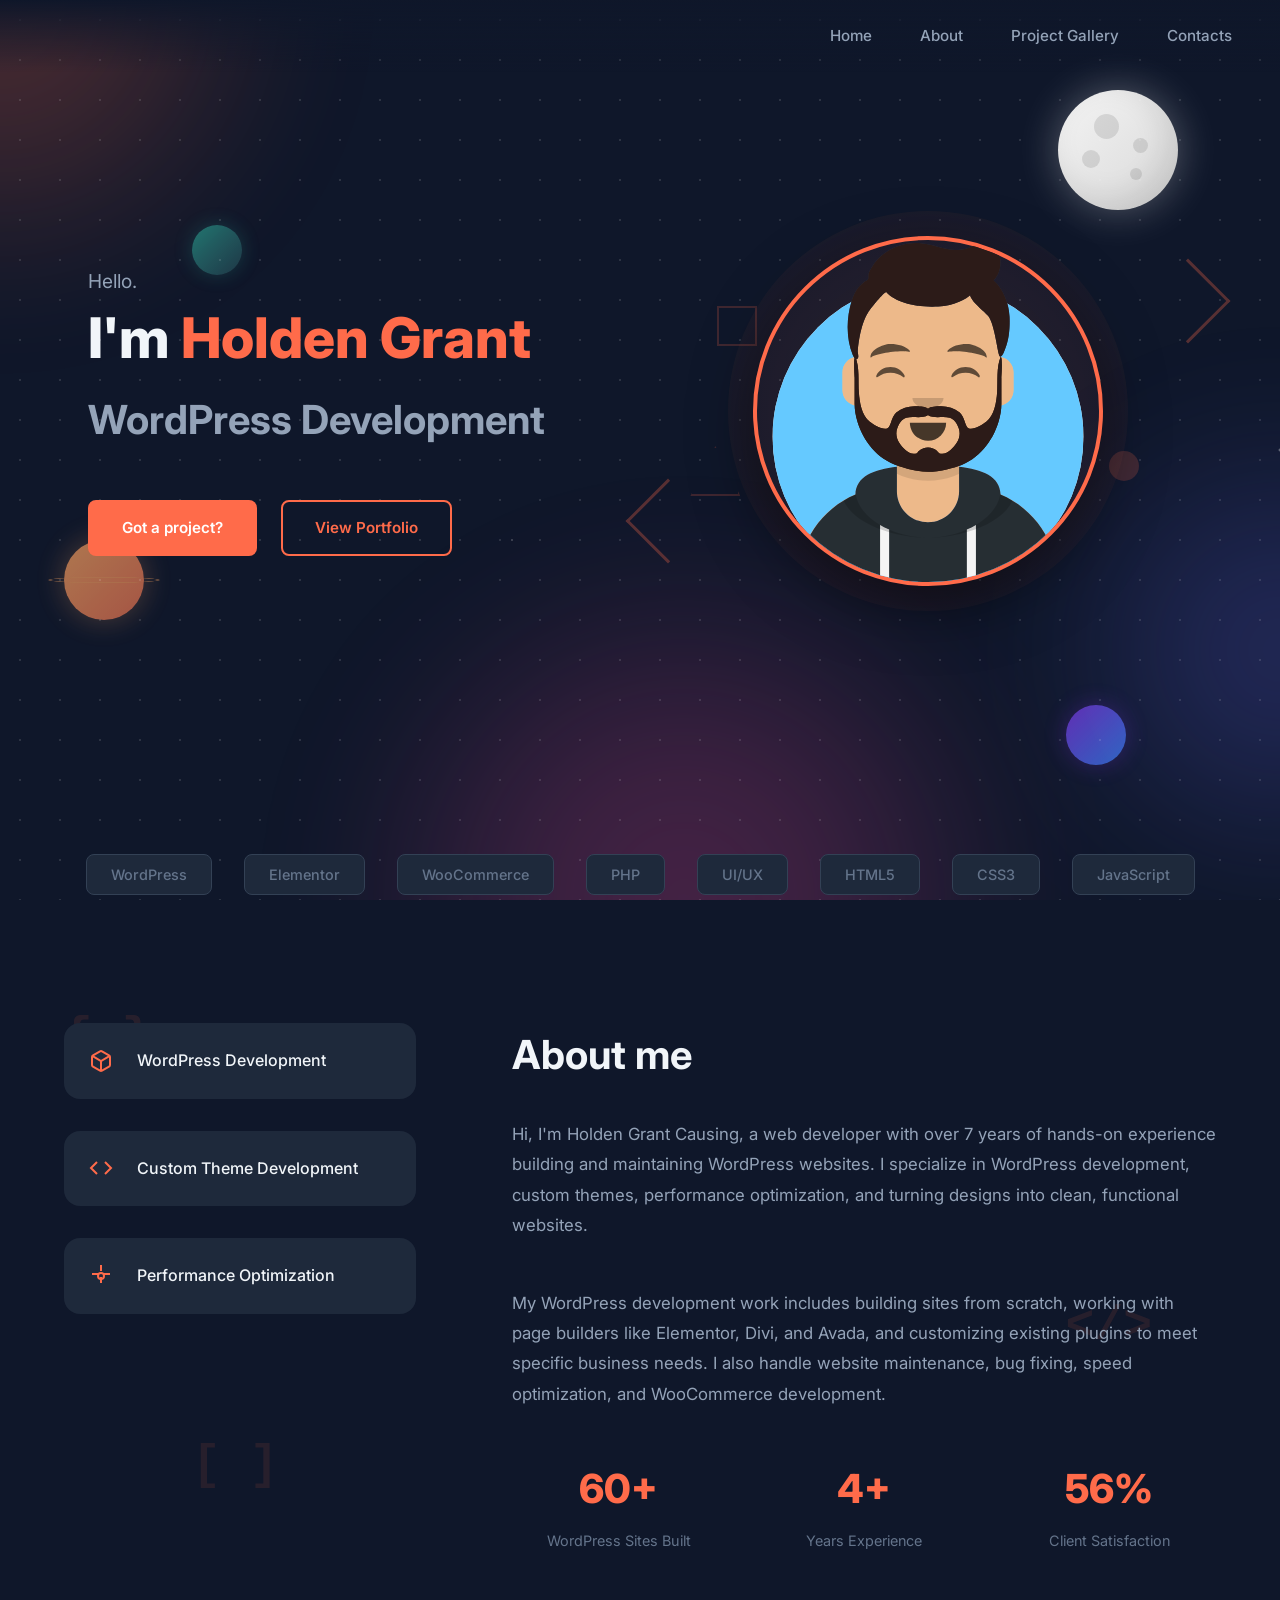
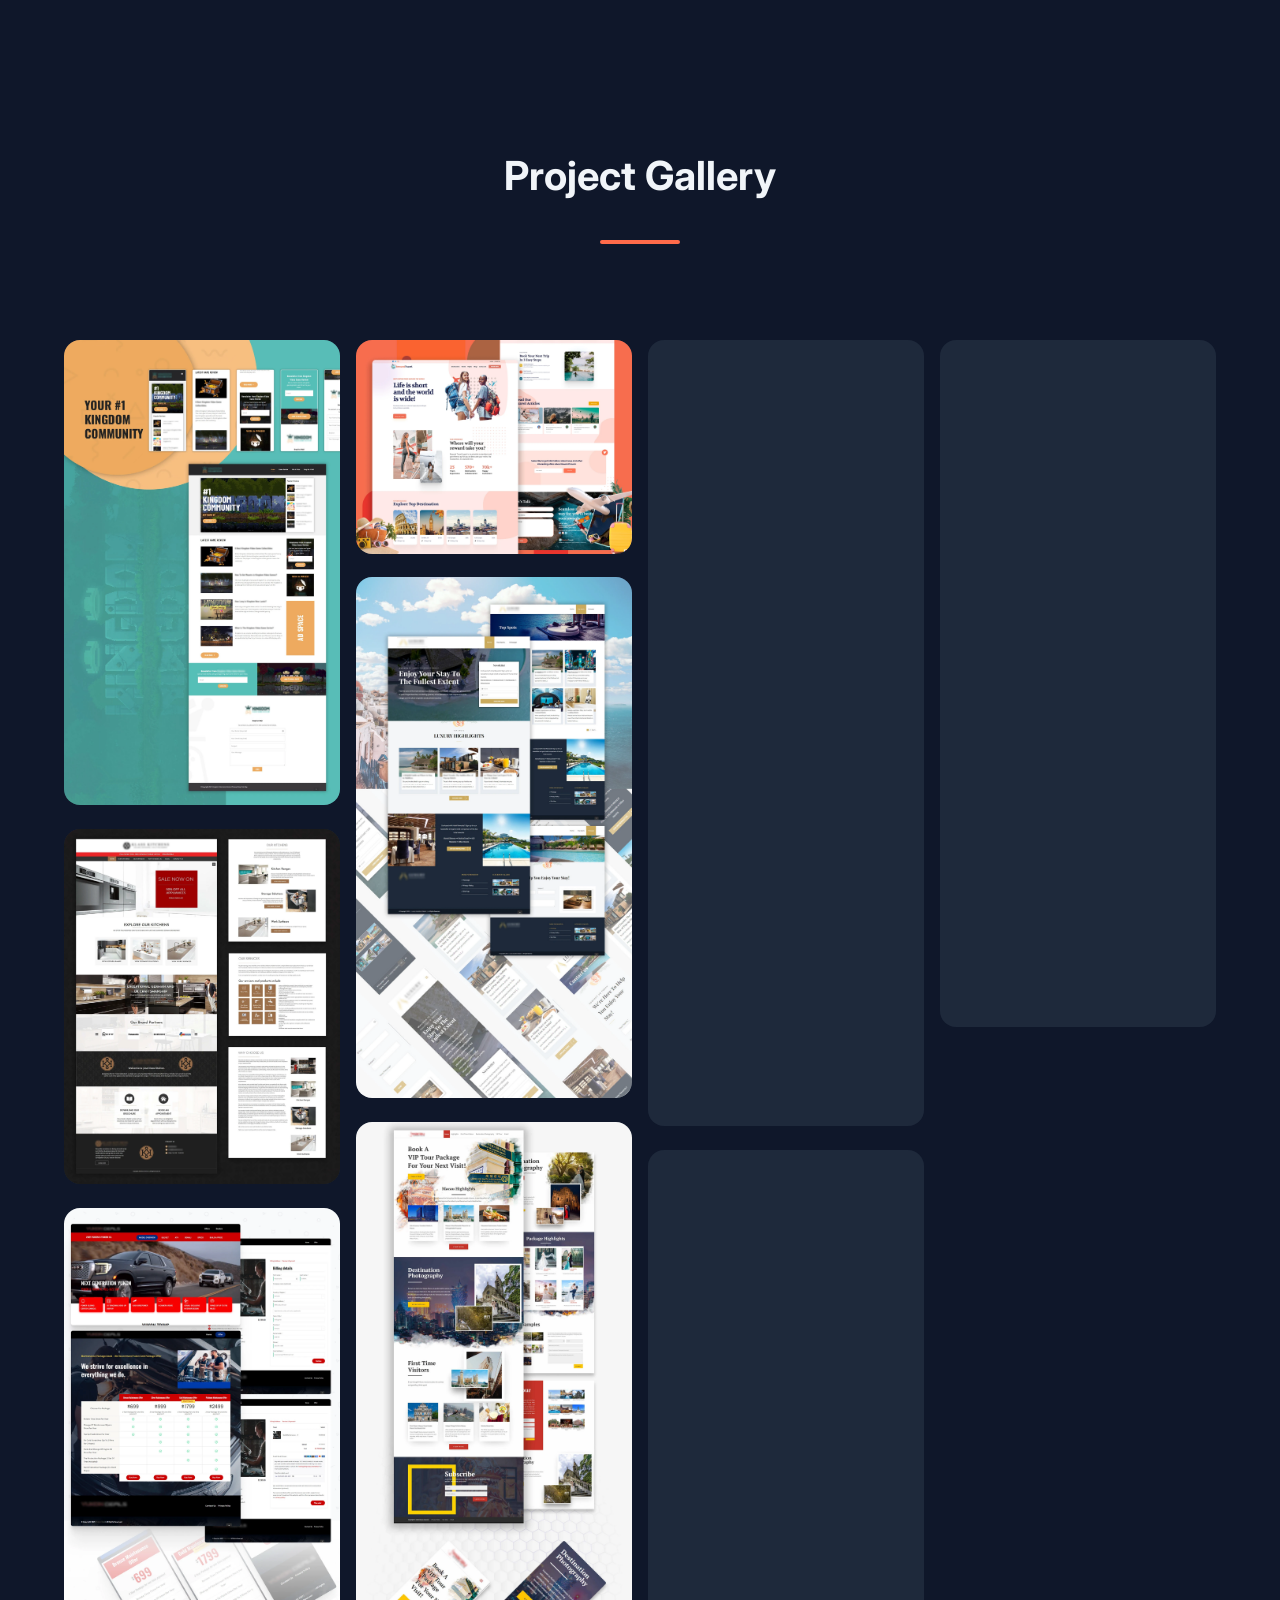
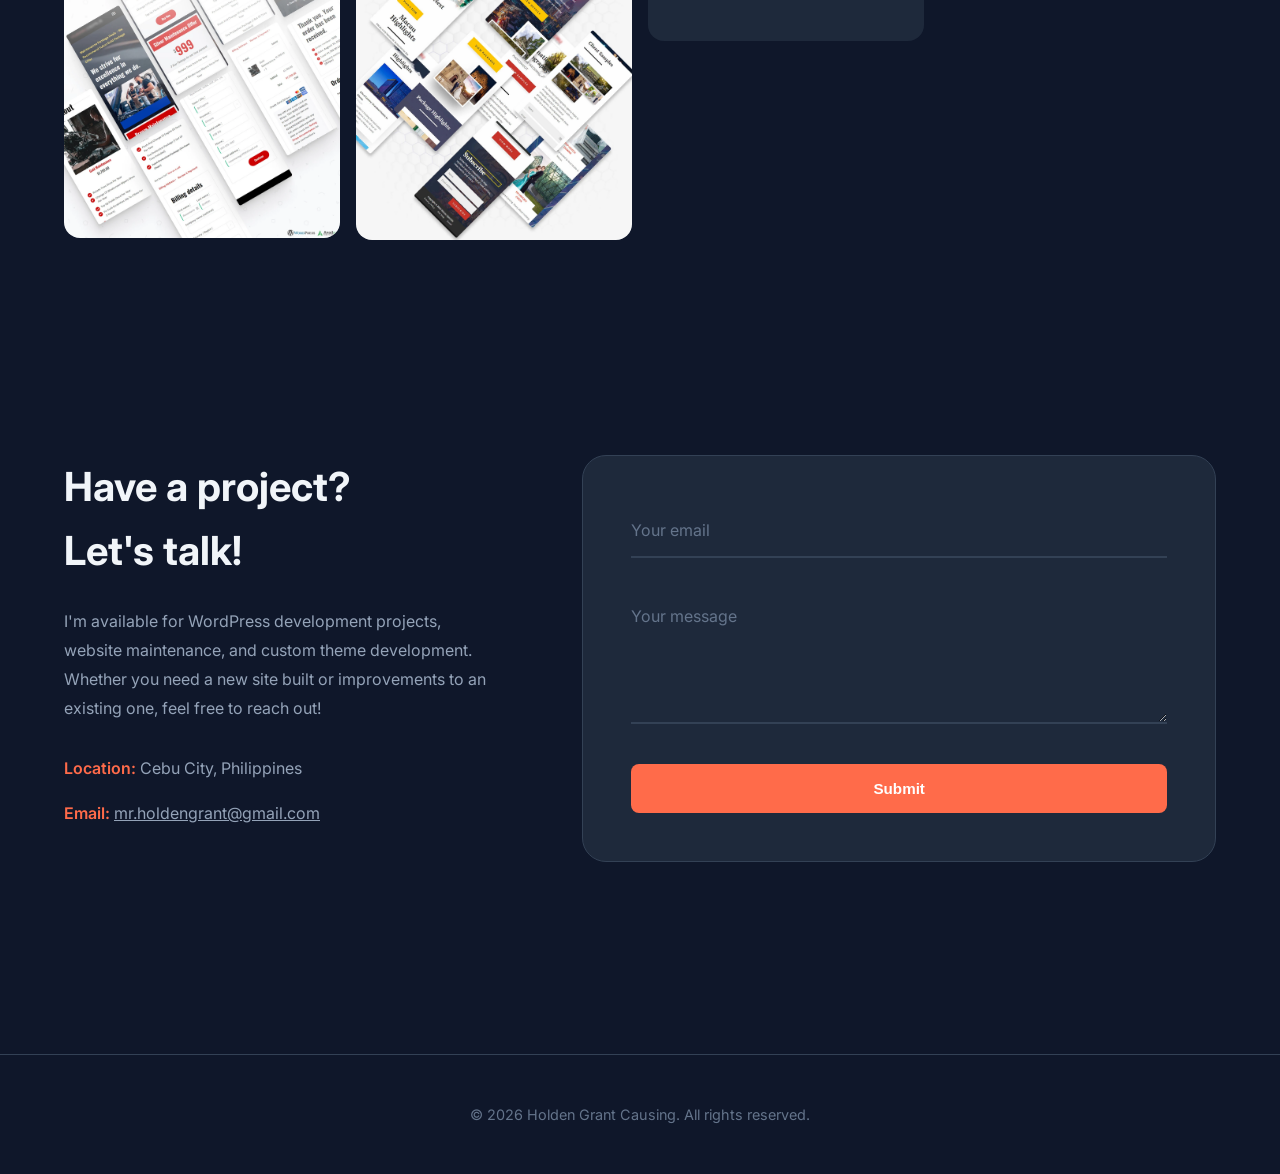
==== commit 10e67f0a: "Aim Rope Access" ====
--- a/index.html
+++ b/index.html
@@ -609,6 +609,41 @@
                     </div>
                 </div>
 
+                <!-- Gallery Item 8 -->
+                <div class="gallery-item">
+                    <div class="gallery-image">
+                        <img src="work-gallery/aimrope.jpg" alt="Aim Rope Access" loading="lazy" decoding="async">
+                    </div>
+                    <div class="gallery-overlay">
+                        <h3 class="gallery-title">Aim Rope Access <span>CLIENT DIDN'T CONTINUE</span></h3>
+                        <div class="gallery-tags">
+                            <span class="gallery-tag">HTML/CSS/JS</span>
+                            <span class="gallery-tag">WIX</span>
+                            <span class="gallery-tag">WORDPRESS</span>
+                            <span class="gallery-tag">Custom Design</span>
+                            <!-- <span class="gallery-tag">PHP</span> -->
+                        </div>
+                        <div class="gallery-actions">
+                            <button class="gallery-btn lightbox-btn" data-image="work-gallery/aimropeaccess.netlify.app.png">
+                                <svg width="20" height="20" viewBox="0 0 24 24" fill="none" stroke="currentColor" stroke-width="2">
+                                    <rect x="3" y="3" width="18" height="18" rx="2" ry="2"></rect>
+                                    <circle cx="8.5" cy="8.5" r="1.5"></circle>
+                                    <polyline points="21 15 16 10 5 21"></polyline>
+                                </svg>
+                                View
+                            </button>
+                            <a href="https://aimropeaccess.netlify.app/concept-5/" target="_blank" class="gallery-btn url-btn">
+                                <svg width="20" height="20" viewBox="0 0 24 24" fill="none" stroke="currentColor" stroke-width="2">
+                                    <path d="M18 13v6a2 2 0 0 1-2 2H5a2 2 0 0 1-2-2V8a2 2 0 0 1 2-2h6"></path>
+                                    <polyline points="15 3 21 3 21 9"></polyline>
+                                    <line x1="10" y1="14" x2="21" y2="3"></line>
+                                </svg>
+                                Visit
+                            </a>
+                        </div>
+                    </div>
+                </div>
+
             </div>
         </div>
     </section>
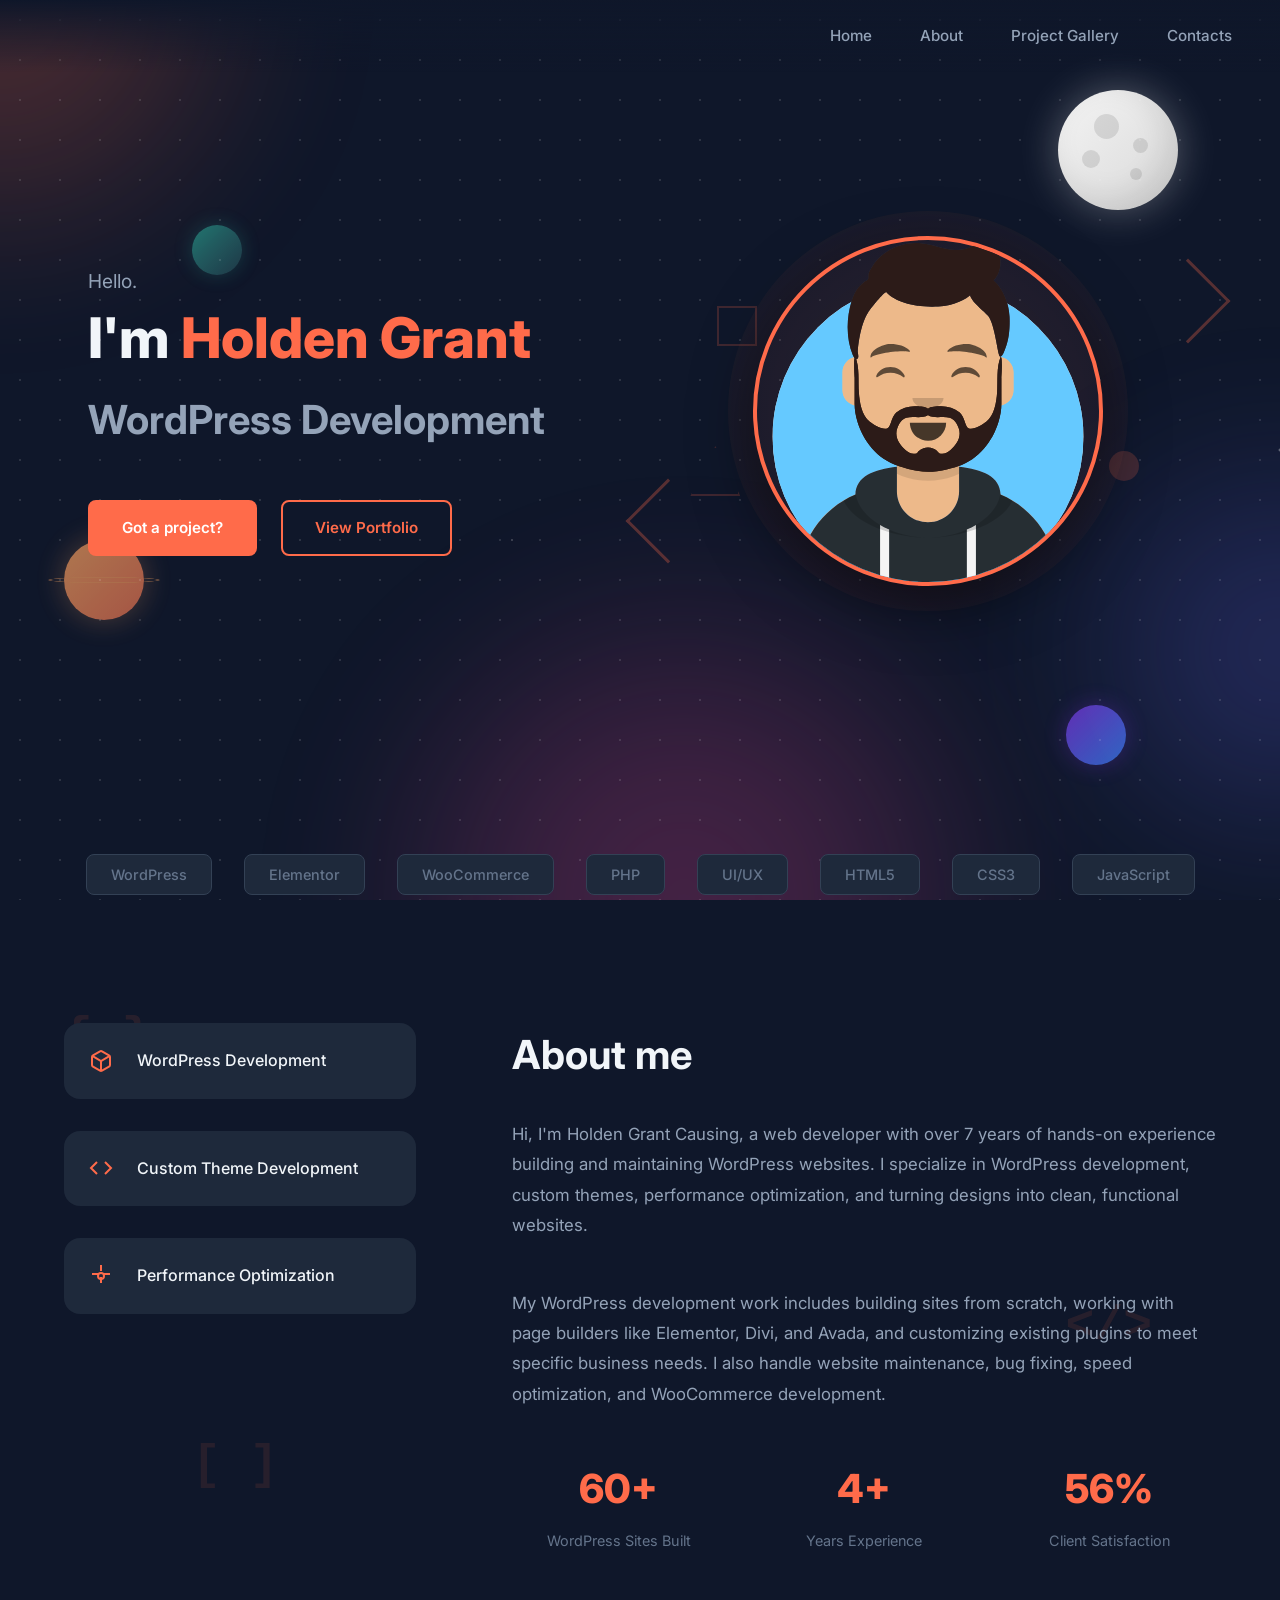
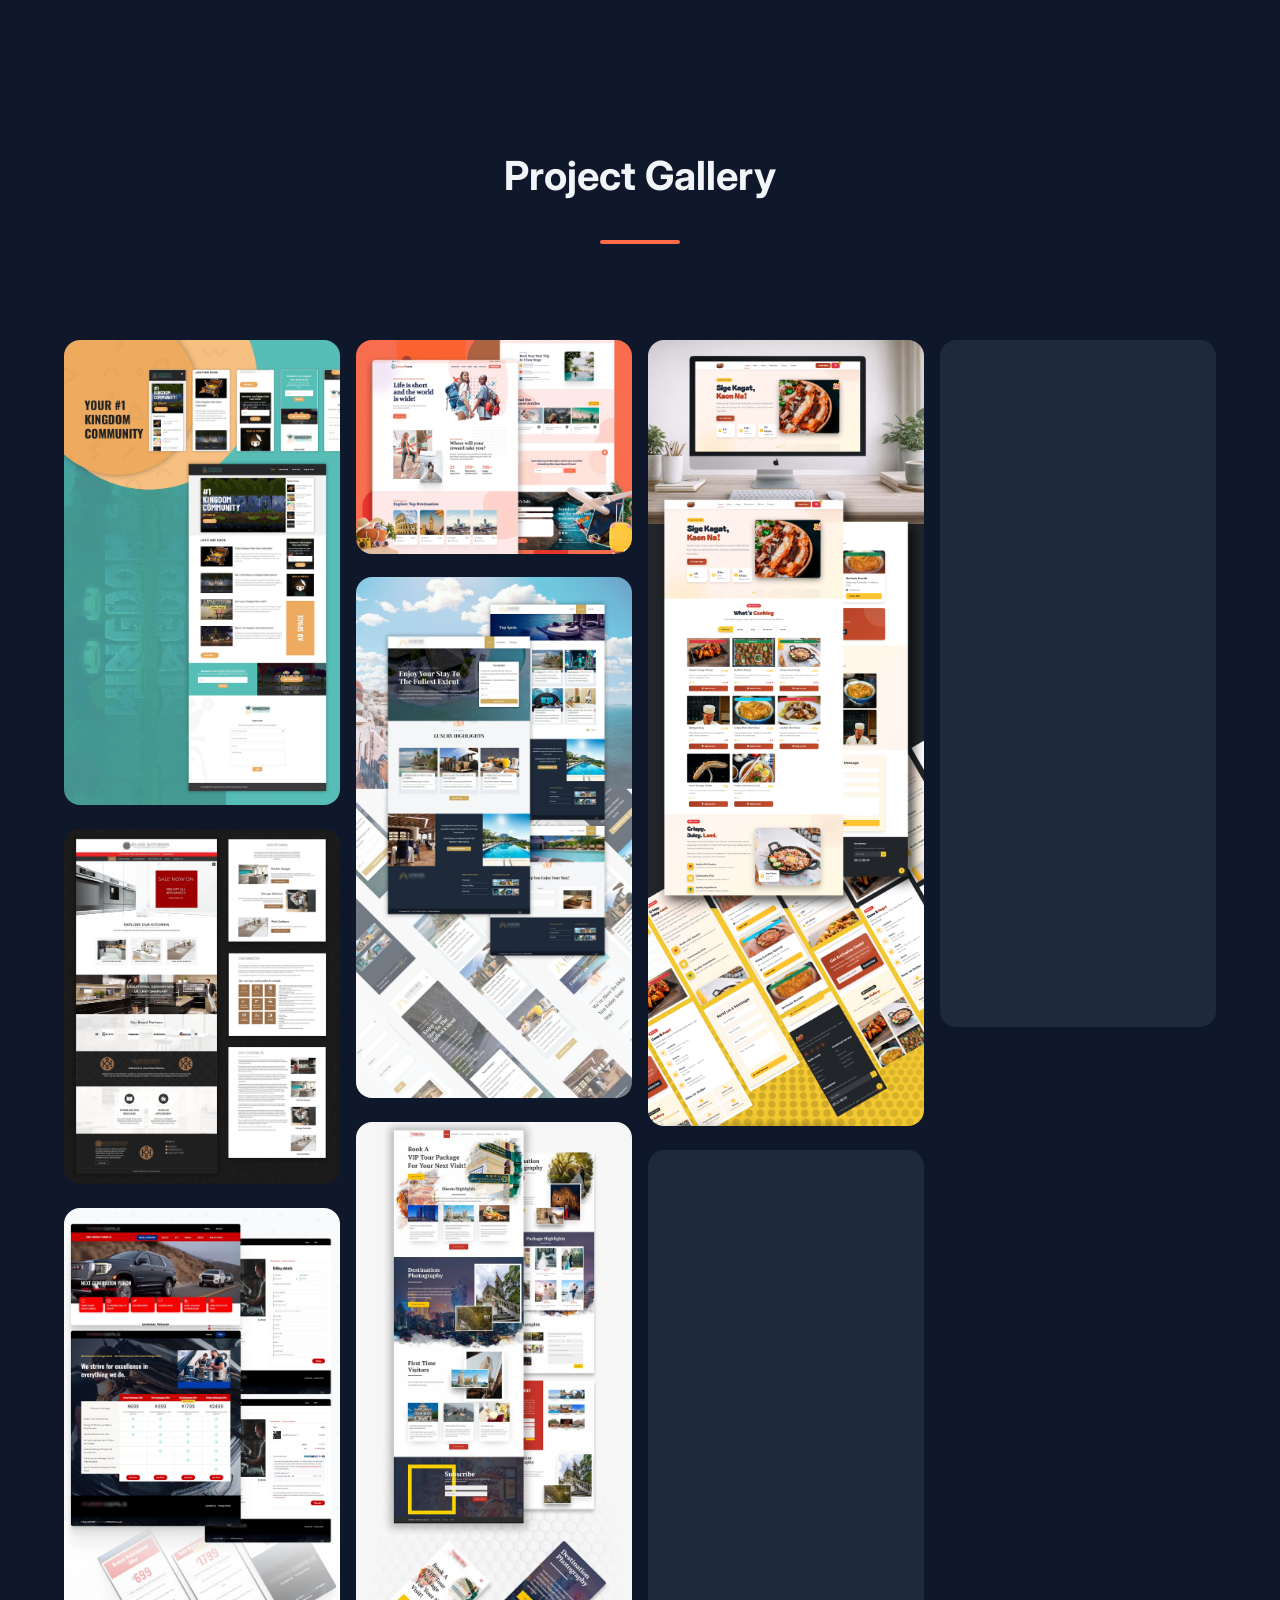
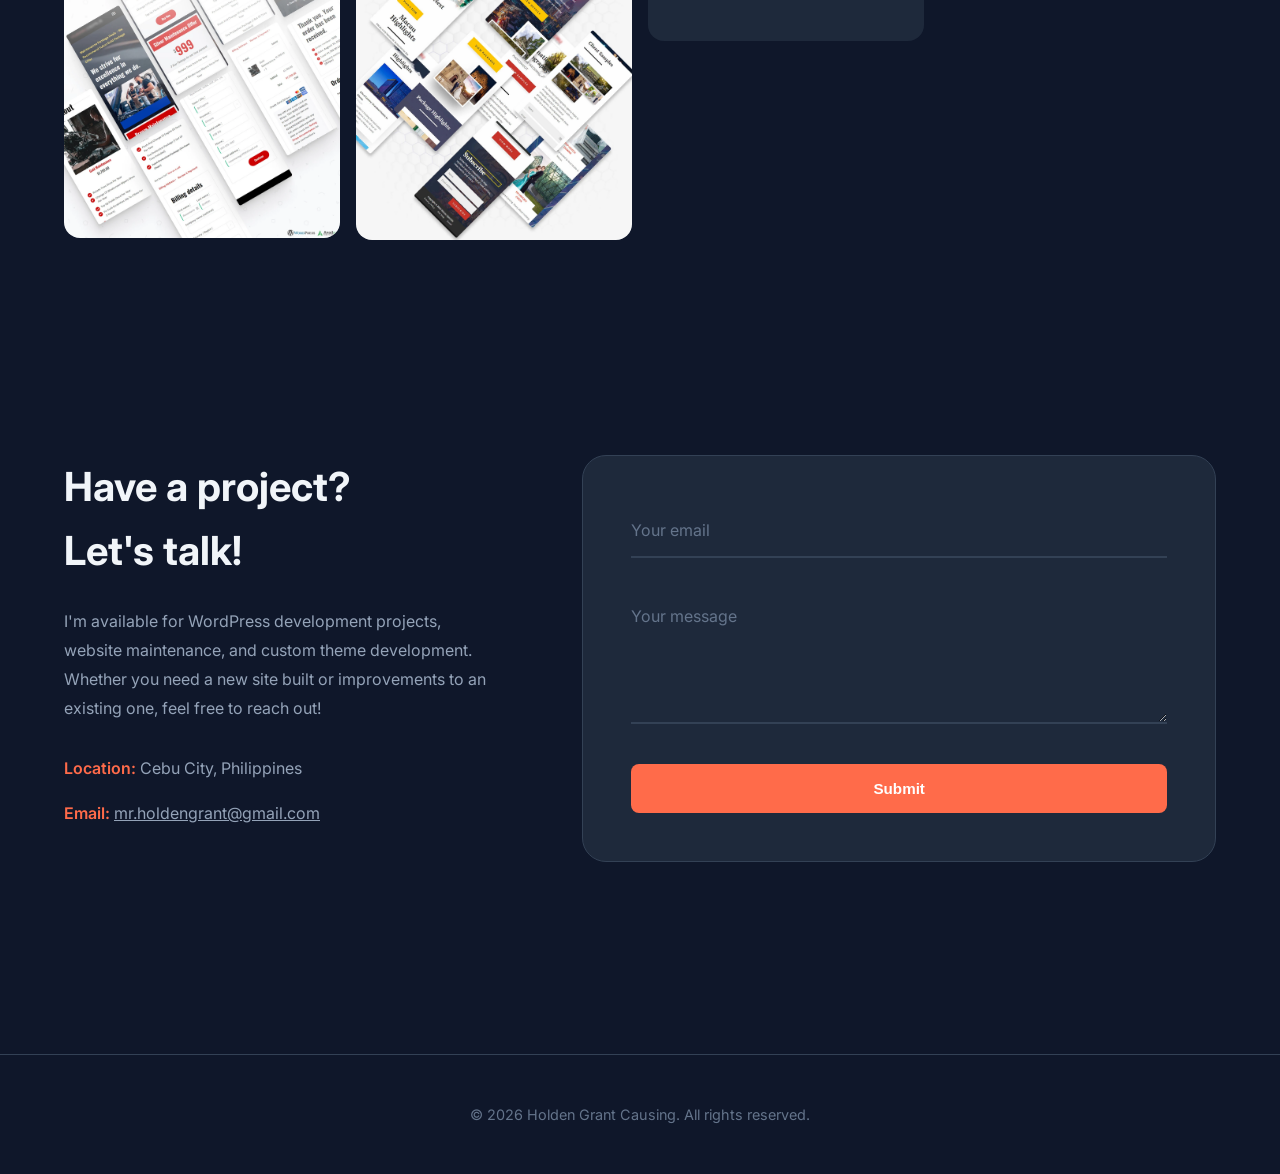
==== commit a527f824: "Update index.html" ====
--- a/index.html
+++ b/index.html
@@ -615,7 +615,7 @@
                         <img src="work-gallery/aimrope.jpg" alt="Aim Rope Access" loading="lazy" decoding="async">
                     </div>
                     <div class="gallery-overlay">
-                        <h3 class="gallery-title">Aim Rope Access <span>CLIENT DIDN'T CONTINUE</span></h3>
+                        <h3 class="gallery-title">Aim Rope Access <span style="font-size: 11px;display: block;">CLIENT DIDN'T CONTINUE</span></h3>
                         <div class="gallery-tags">
                             <span class="gallery-tag">HTML/CSS/JS</span>
                             <span class="gallery-tag">WIX</span>
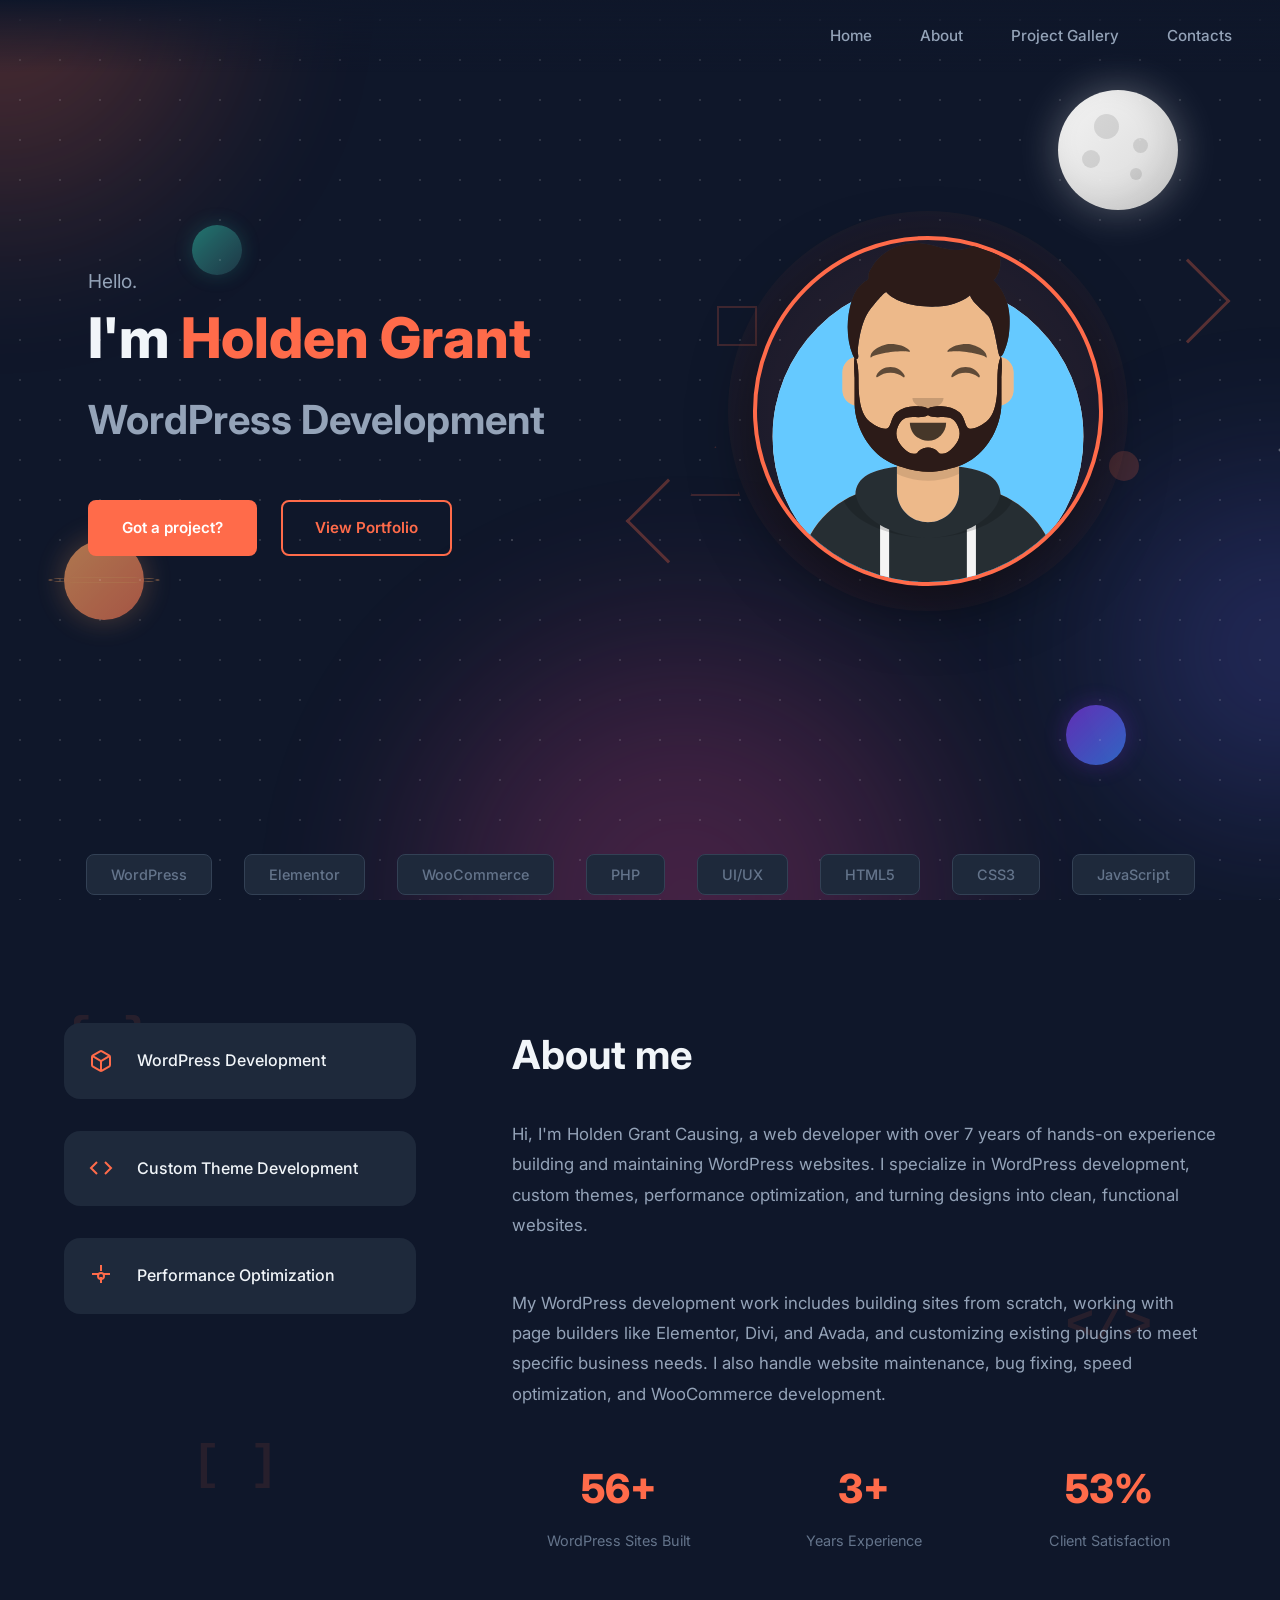
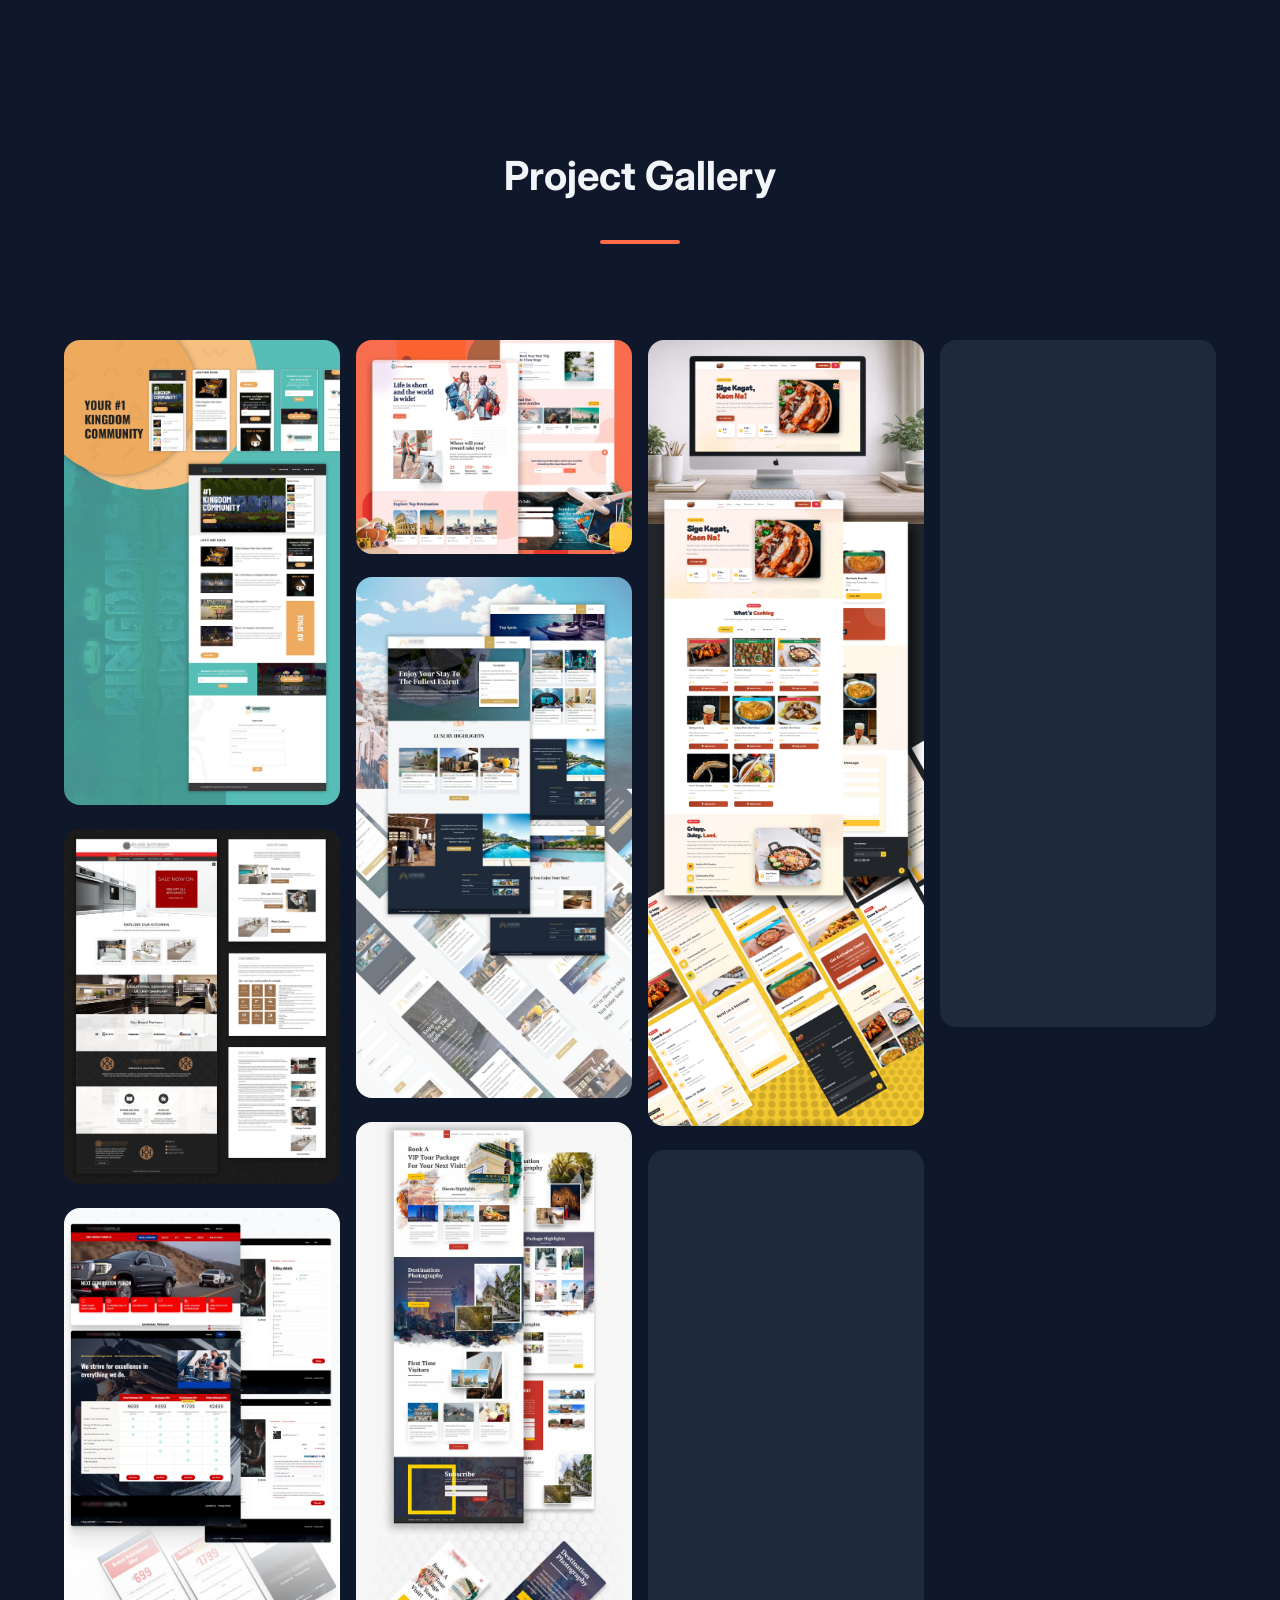
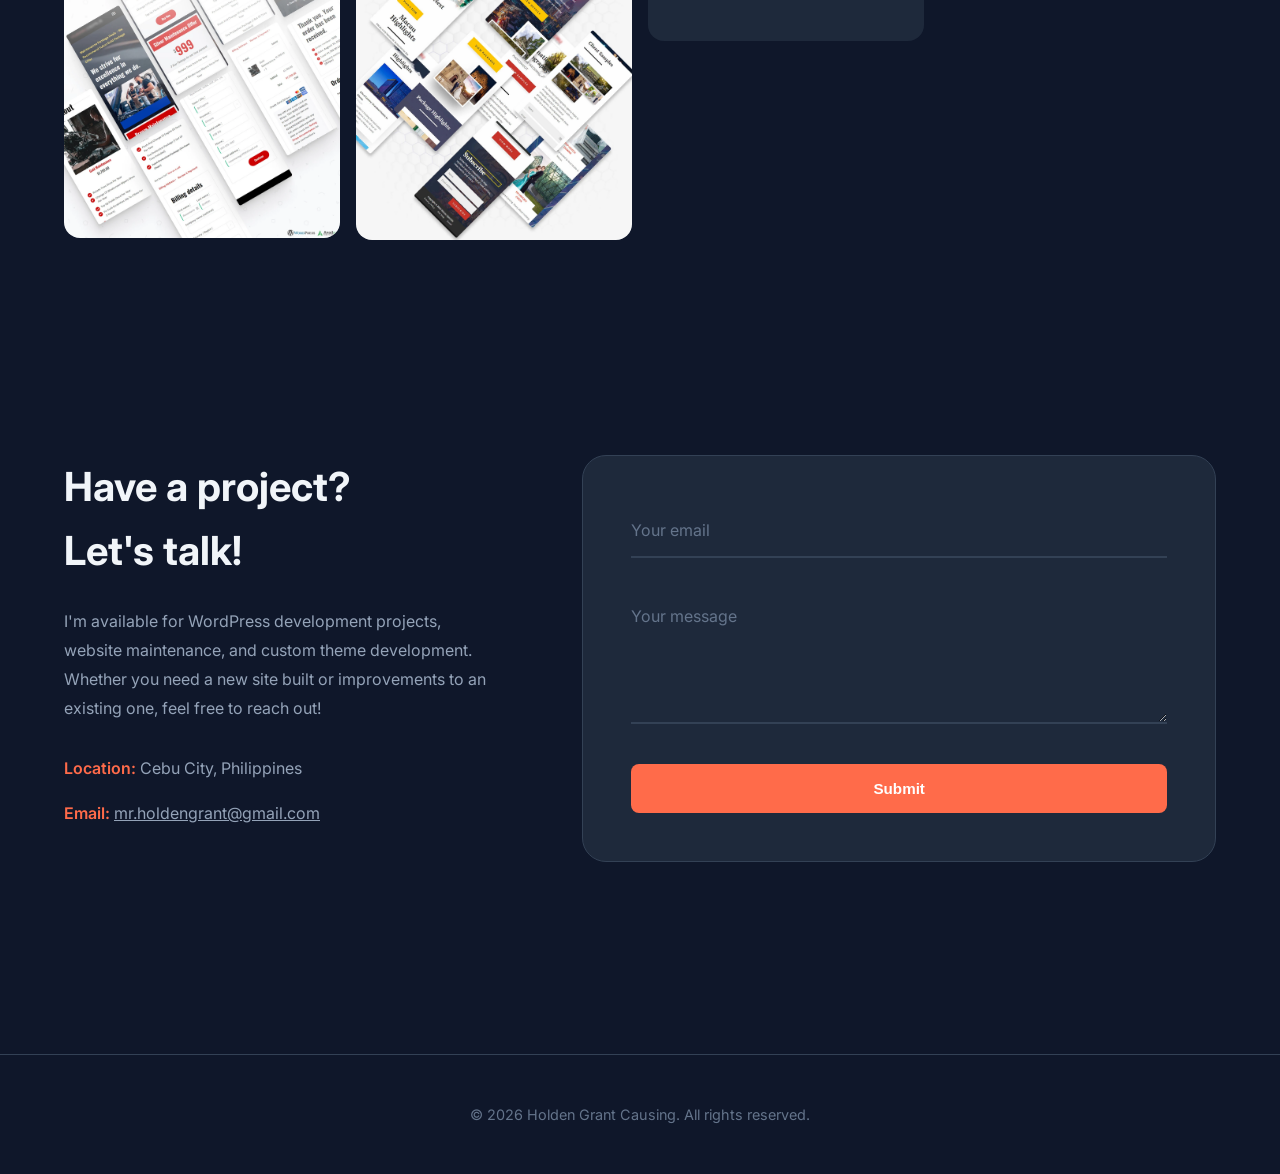
==== commit e96f4b9b: "link update" ====
--- a/index.html
+++ b/index.html
@@ -399,7 +399,7 @@
                                 </svg>
                                 View
                             </button>
-                            <a href="https://www.klasskitchens.com/" target="_blank" class="gallery-btn url-btn">
+                            <a href="https://www.klasskitchens.uk/" target="_blank" class="gallery-btn url-btn">
                                 <svg width="20" height="20" viewBox="0 0 24 24" fill="none" stroke="currentColor" stroke-width="2">
                                     <path d="M18 13v6a2 2 0 0 1-2 2H5a2 2 0 0 1-2-2V8a2 2 0 0 1 2-2h6"></path>
                                     <polyline points="15 3 21 3 21 9"></polyline>
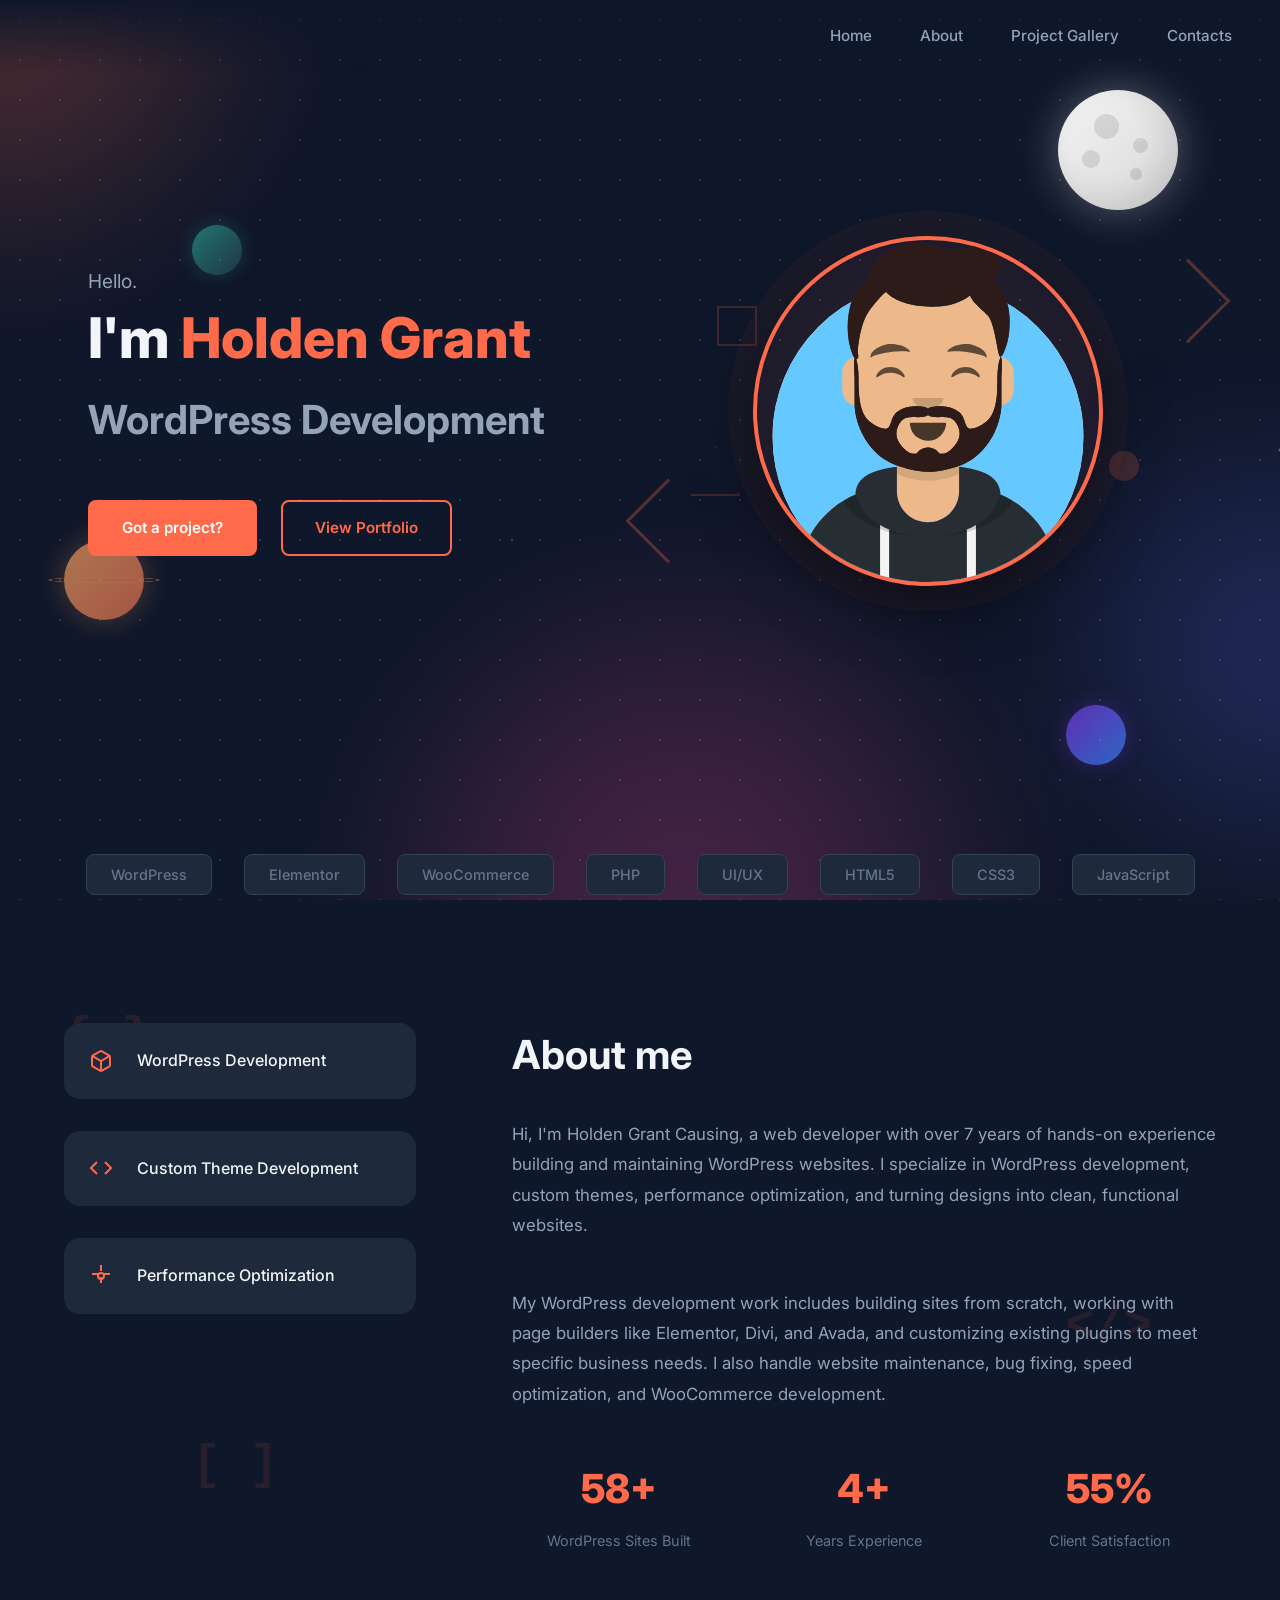
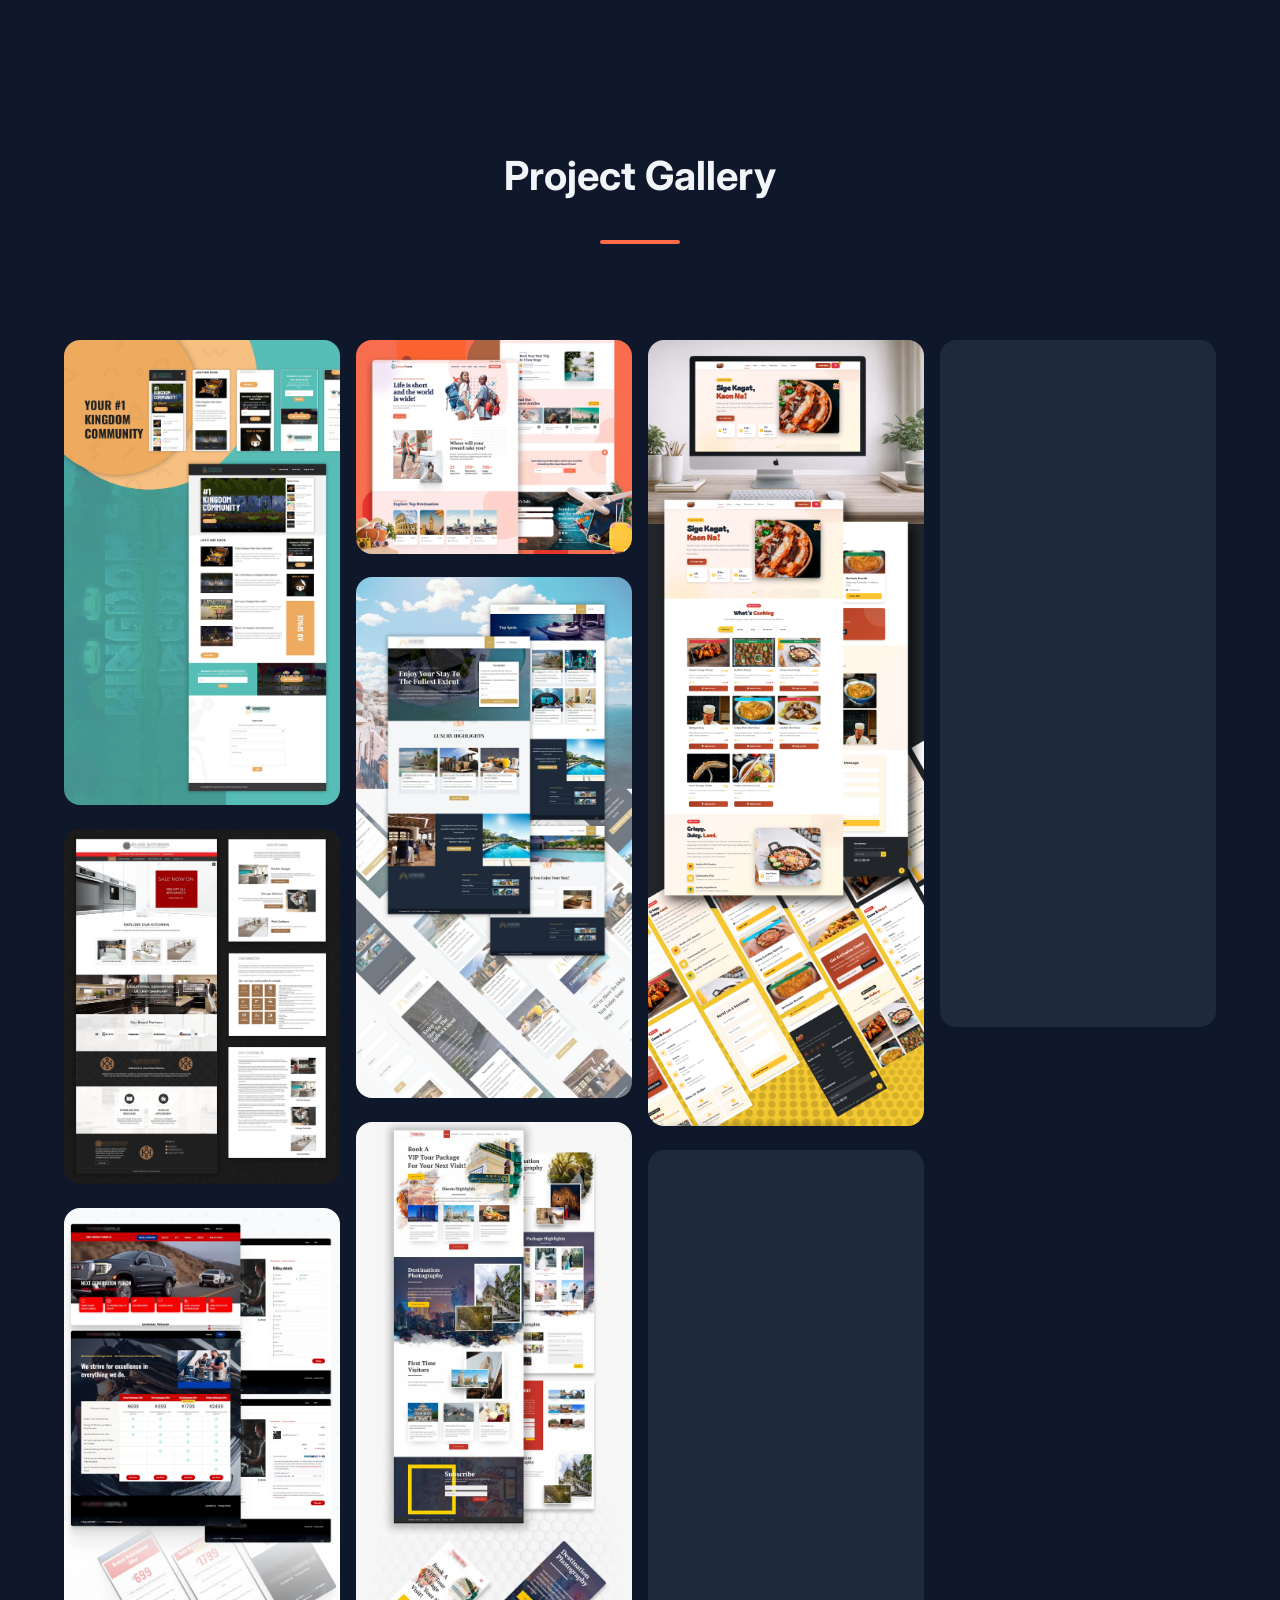
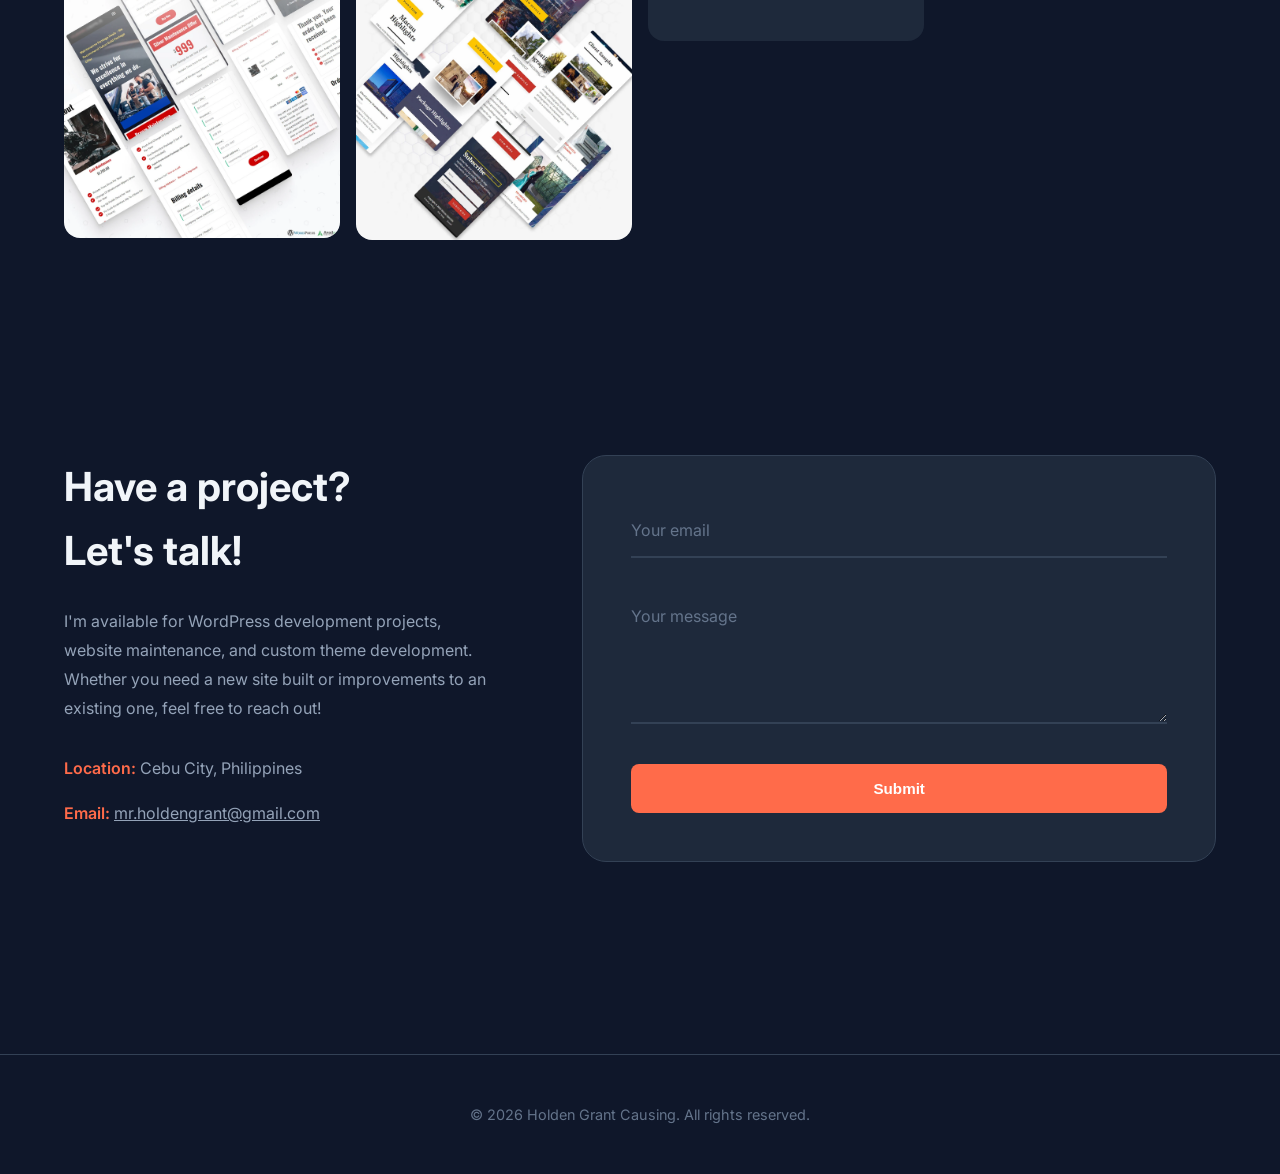
==== commit a2413136: "update" ====
--- a/index.html
+++ b/index.html
@@ -615,7 +615,7 @@
                         <img src="work-gallery/aimrope.jpg" alt="Aim Rope Access" loading="lazy" decoding="async">
                     </div>
                     <div class="gallery-overlay">
-                        <h3 class="gallery-title">Aim Rope Access <span style="font-size: 11px;display: block;">CLIENT DIDN'T CONTINUE</span></h3>
+                        <h3 class="gallery-title">Aim Rope Access
                         <div class="gallery-tags">
                             <span class="gallery-tag">HTML/CSS/JS</span>
                             <span class="gallery-tag">WIX</span>
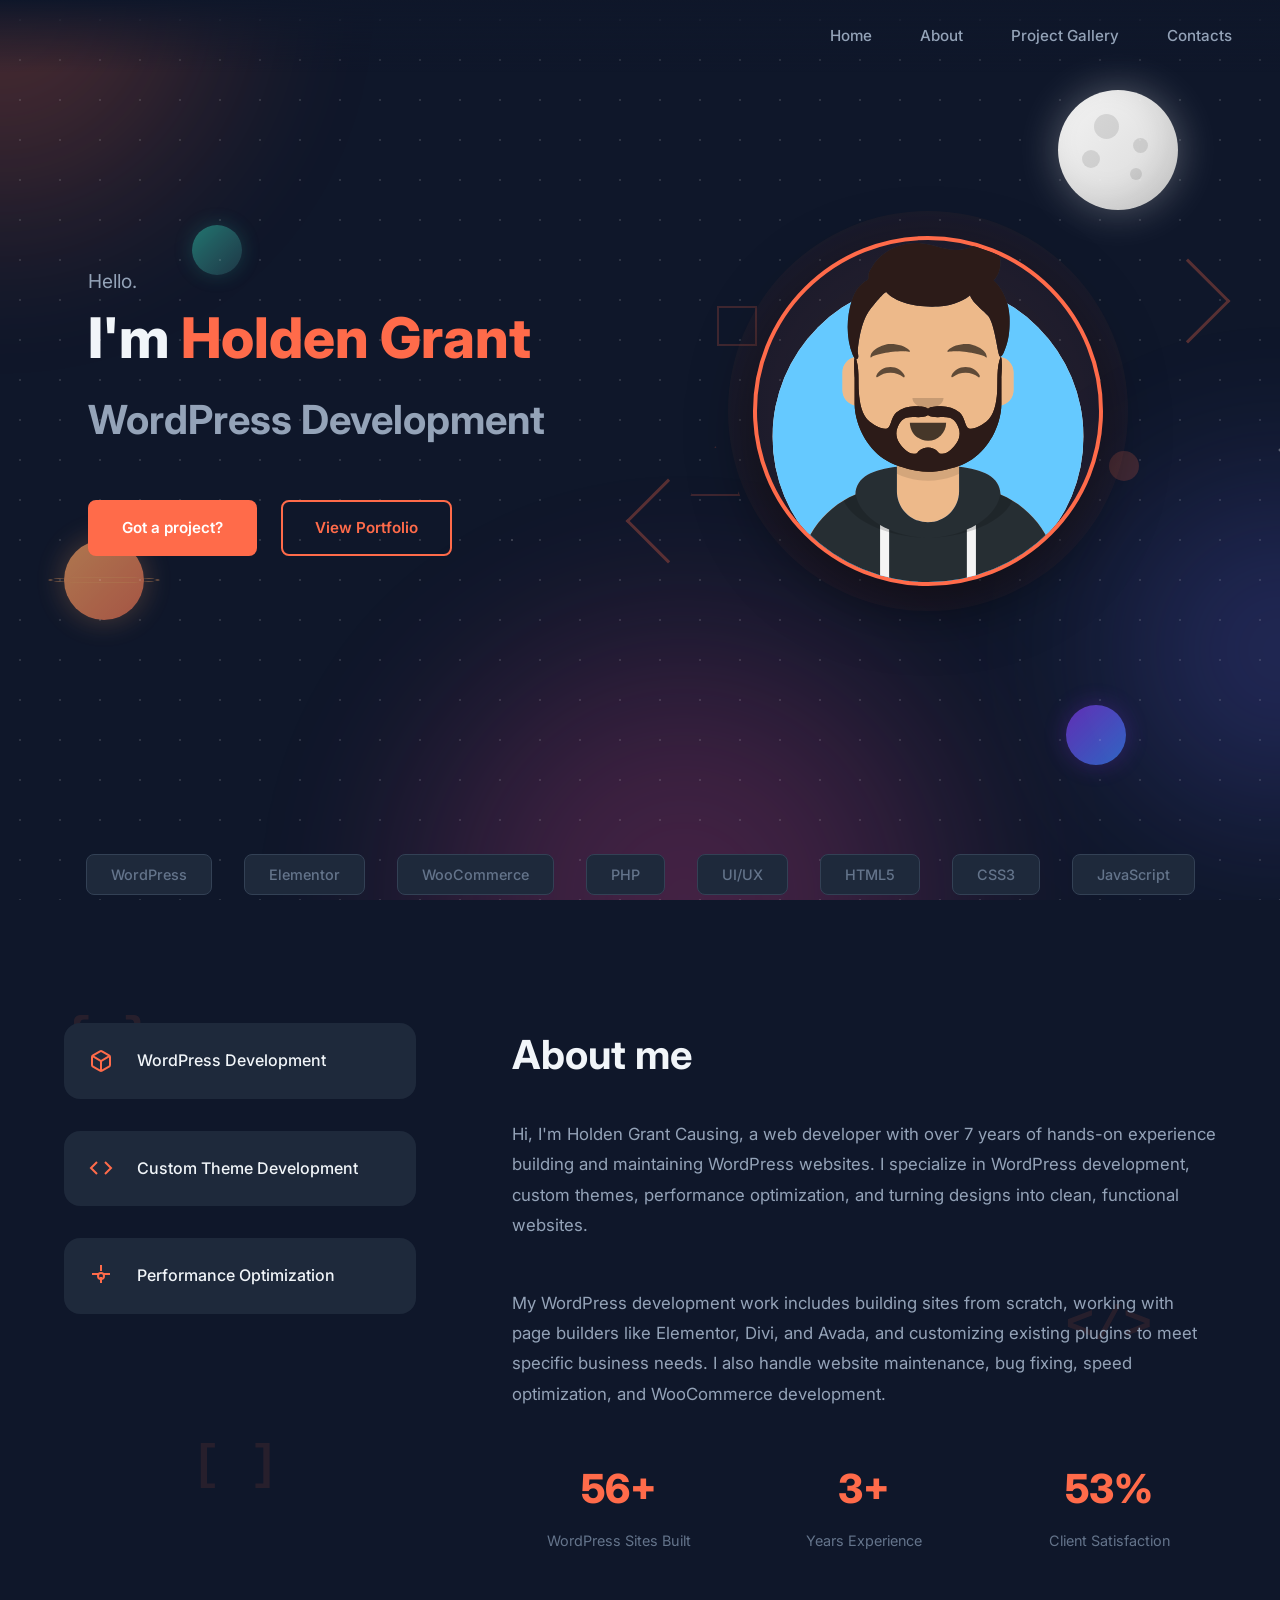
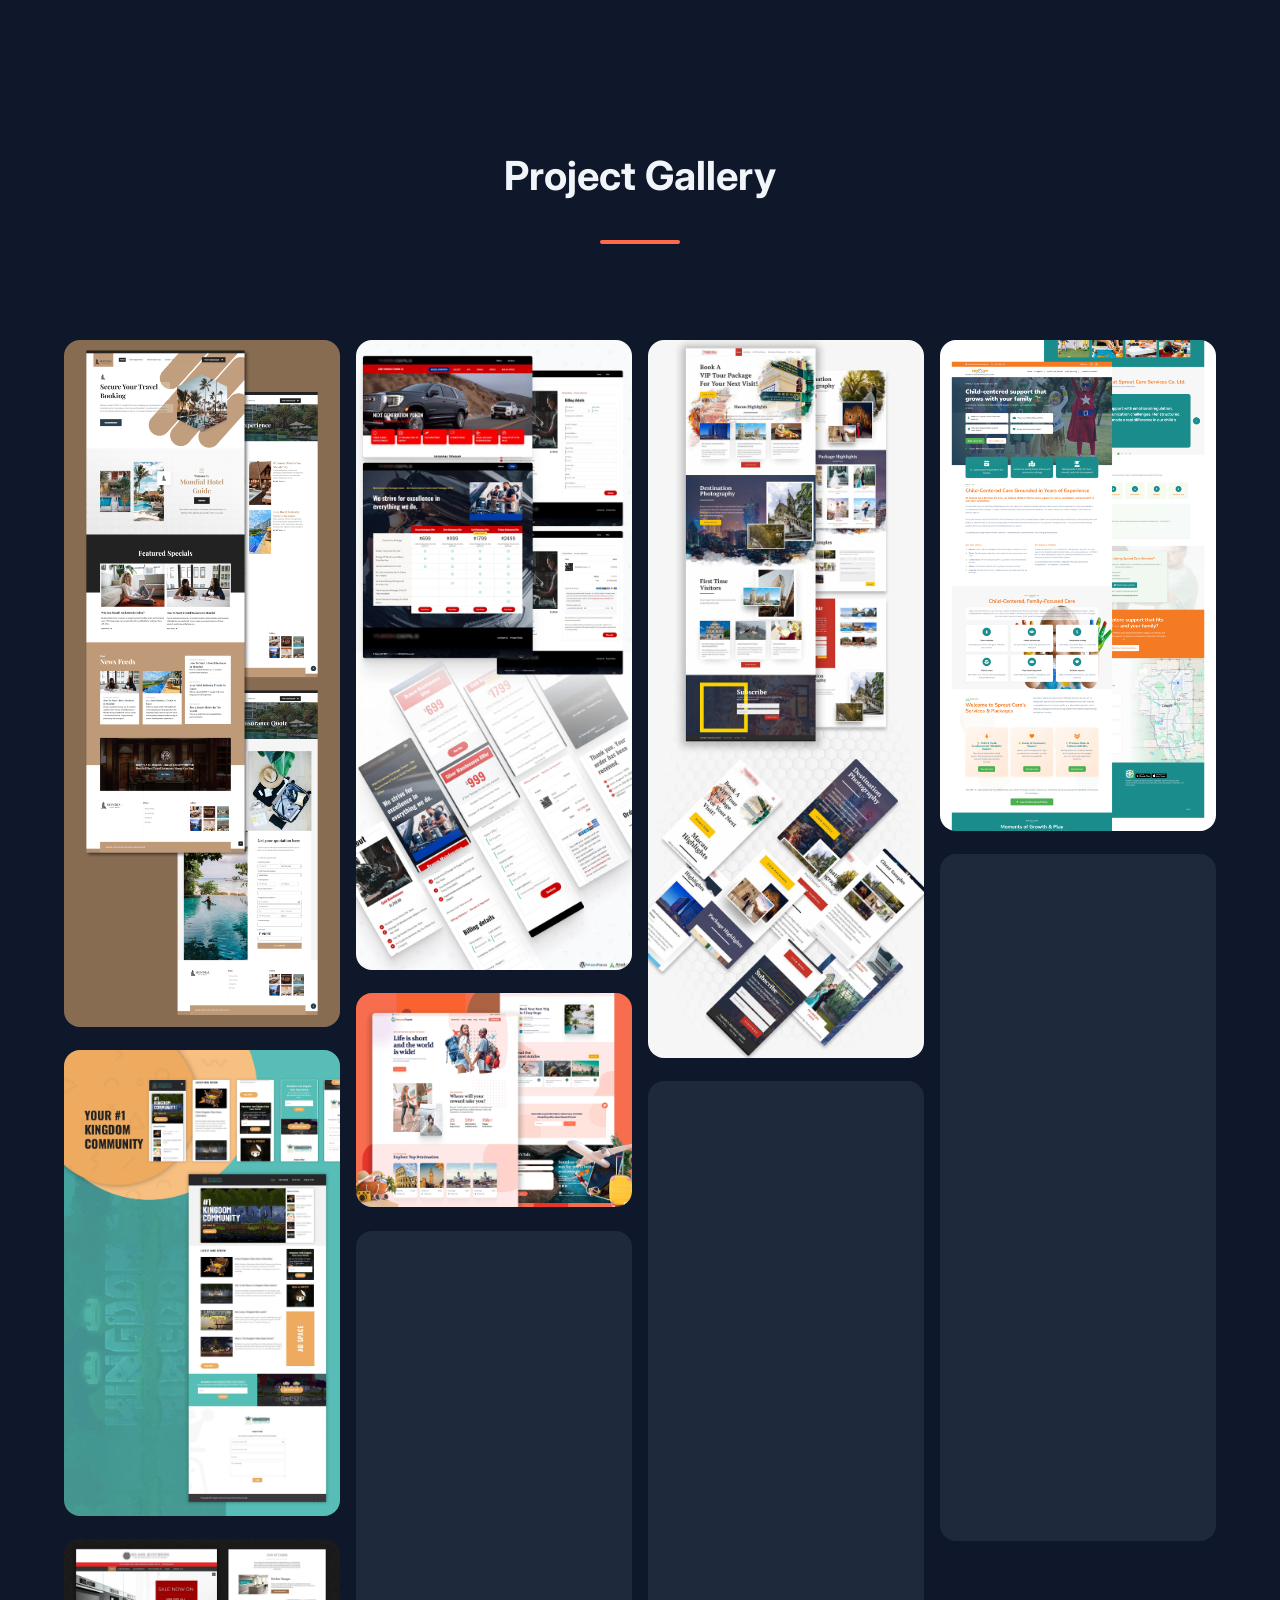
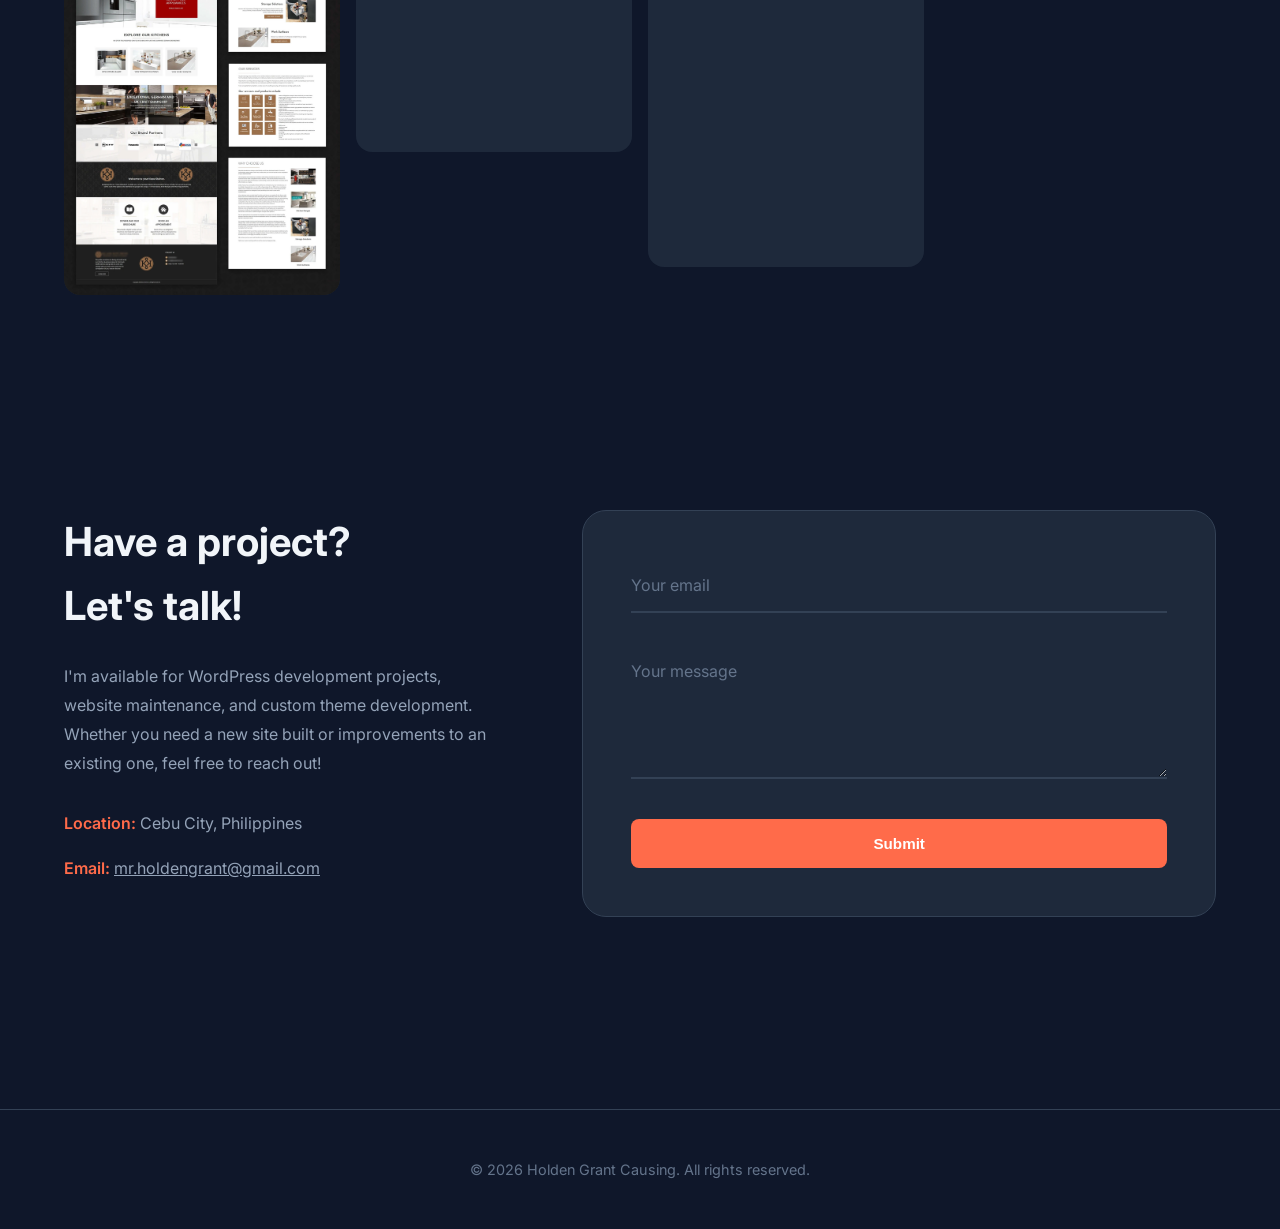
==== commit cc9ae1b2: "Playgrand Mondial Hotel" ====
--- a/index.html
+++ b/index.html
@@ -344,6 +344,39 @@
             <div class="title-divider"></div>
 
             <div class="gallery-grid">
+                 <!-- Gallery Item 2 -->
+                <div class="gallery-item">
+                    <div class="gallery-image">
+                        <img src="work-gallery/playgrandmondial.jpg" alt="Playgrand Mondial Hotel" loading="lazy" decoding="async">
+                    </div>
+                    <div class="gallery-overlay">
+                        <h3 class="gallery-title">Playgrand Mondial Hotel</h3>
+                        <div class="gallery-tags">
+                            <span class="gallery-tag">WordPress</span>
+                            <span class="gallery-tag">Elementor</span>
+                            <span class="gallery-tag">Custom Design</span>
+                        </div>
+                        <div class="gallery-actions">
+                            <button class="gallery-btn lightbox-btn" data-image="work-gallery/playgrandmondial-website.png">
+                                <svg width="20" height="20" viewBox="0 0 24 24" fill="none" stroke="currentColor" stroke-width="2">
+                                    <rect x="3" y="3" width="18" height="18" rx="2" ry="2"></rect>
+                                    <circle cx="8.5" cy="8.5" r="1.5"></circle>
+                                    <polyline points="21 15 16 10 5 21"></polyline>
+                                </svg>
+                                View
+                            </button>
+                            <a href="https://playgrandmondial.com/" target="_blank" class="gallery-btn url-btn">
+                                <svg width="20" height="20" viewBox="0 0 24 24" fill="none" stroke="currentColor" stroke-width="2">
+                                    <path d="M18 13v6a2 2 0 0 1-2 2H5a2 2 0 0 1-2-2V8a2 2 0 0 1 2-2h6"></path>
+                                    <polyline points="15 3 21 3 21 9"></polyline>
+                                    <line x1="10" y1="14" x2="21" y2="3"></line>
+                                </svg>
+                                Visit
+                            </a>
+                        </div>
+                    </div>
+                </div>
+                
                 <!-- Gallery Item 1 -->
                 <div class="gallery-item">
                     <div class="gallery-image">
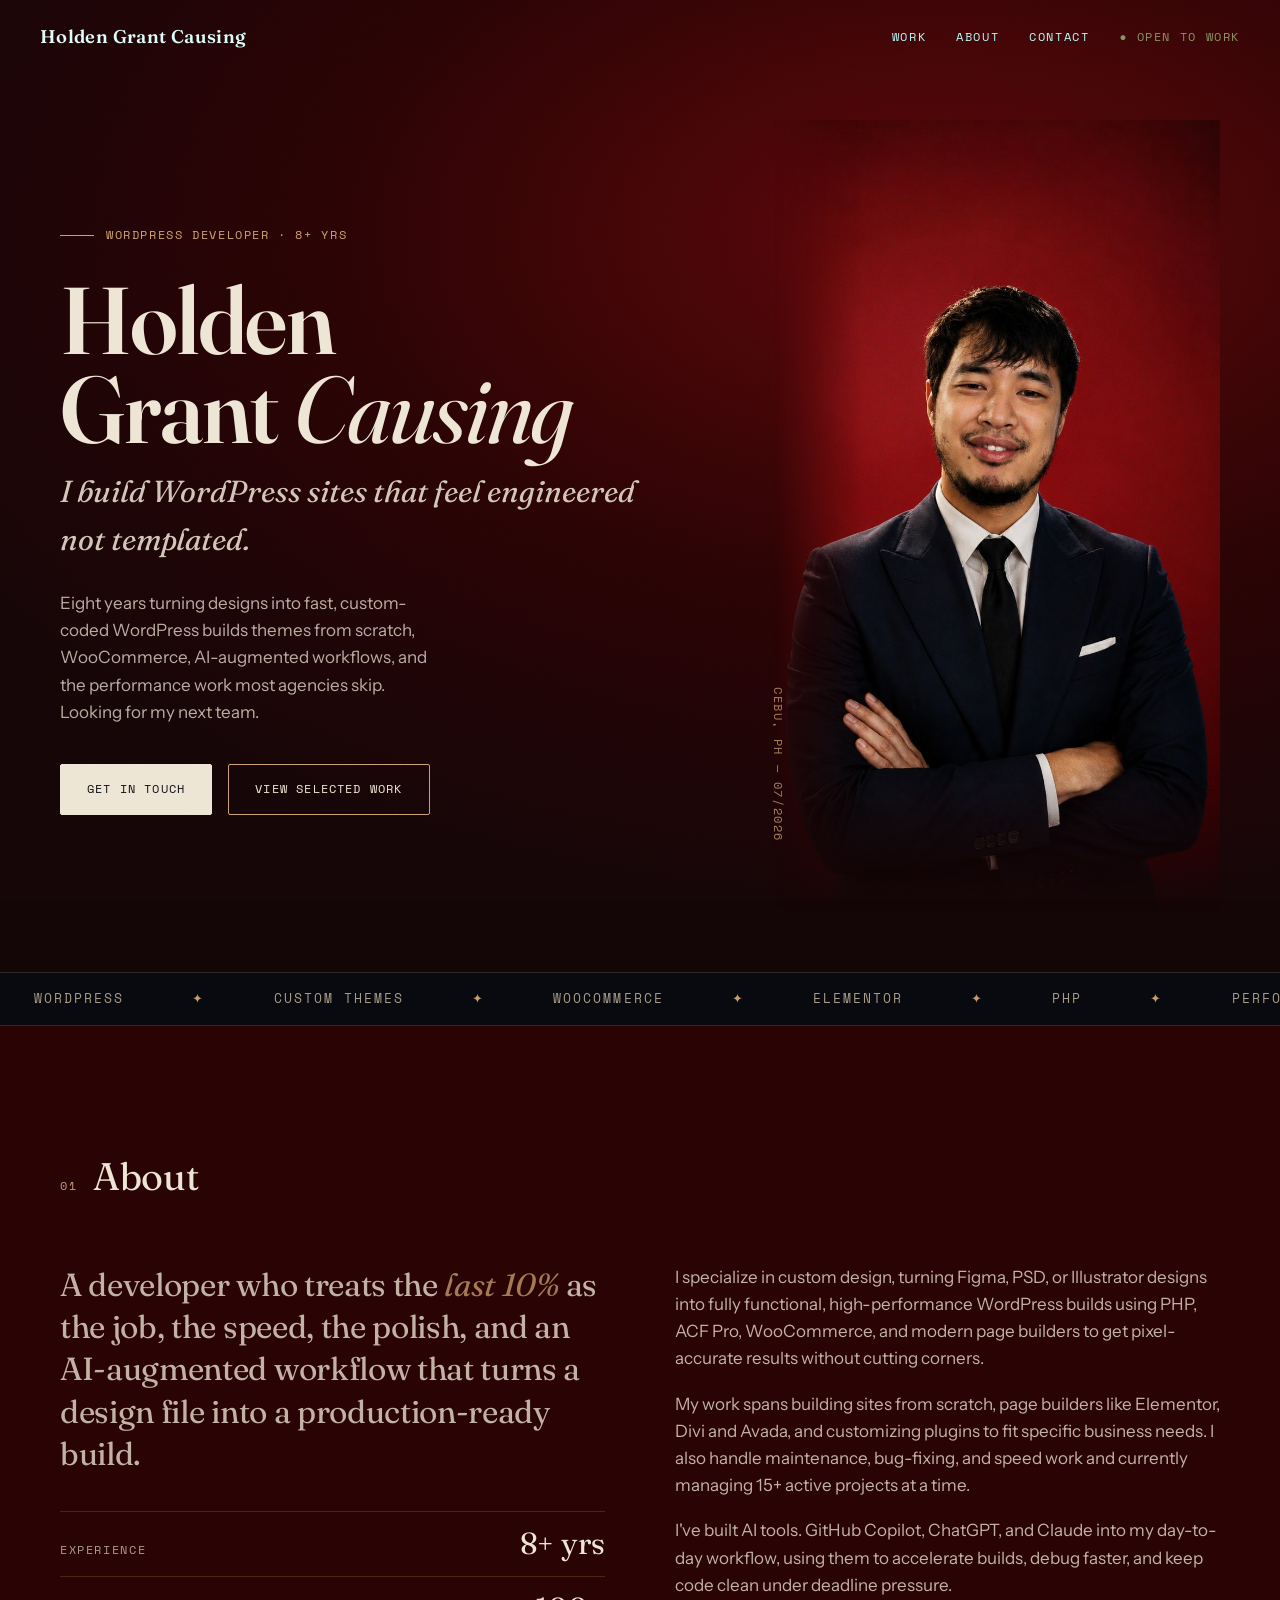
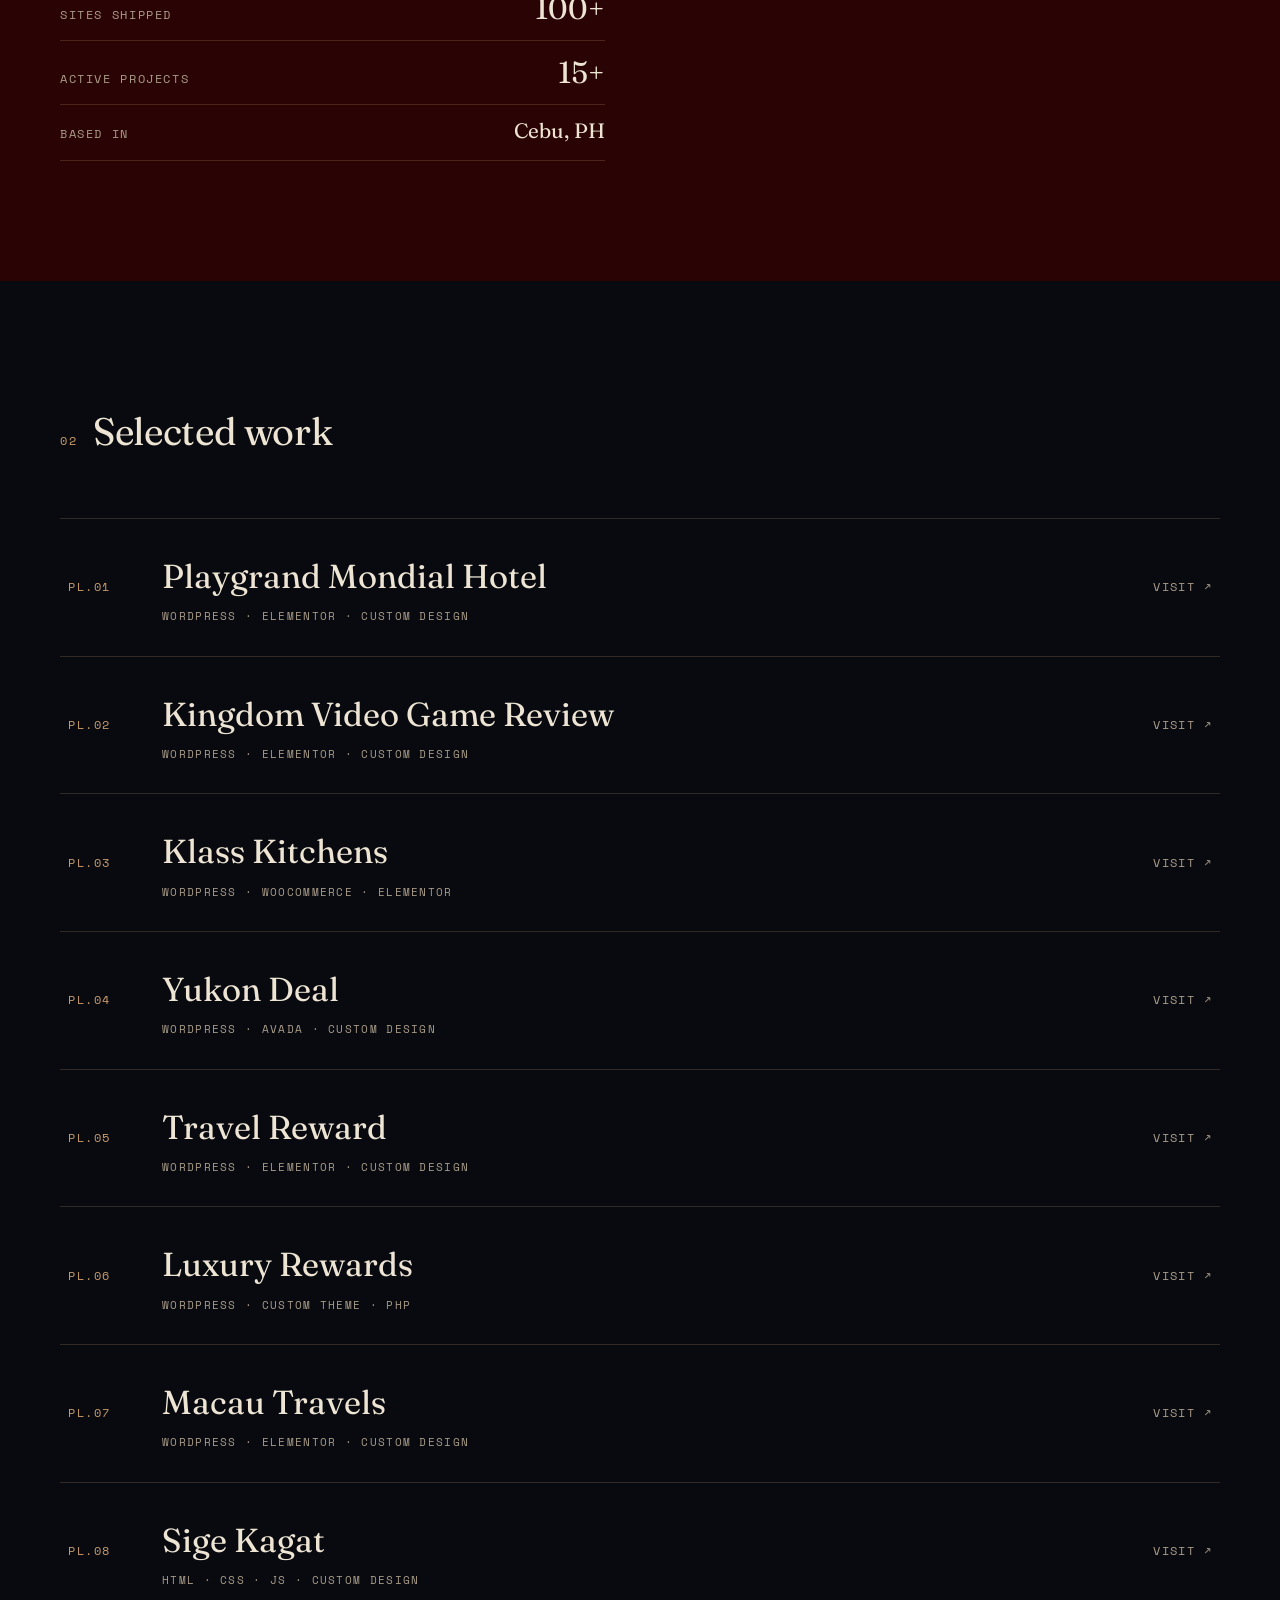
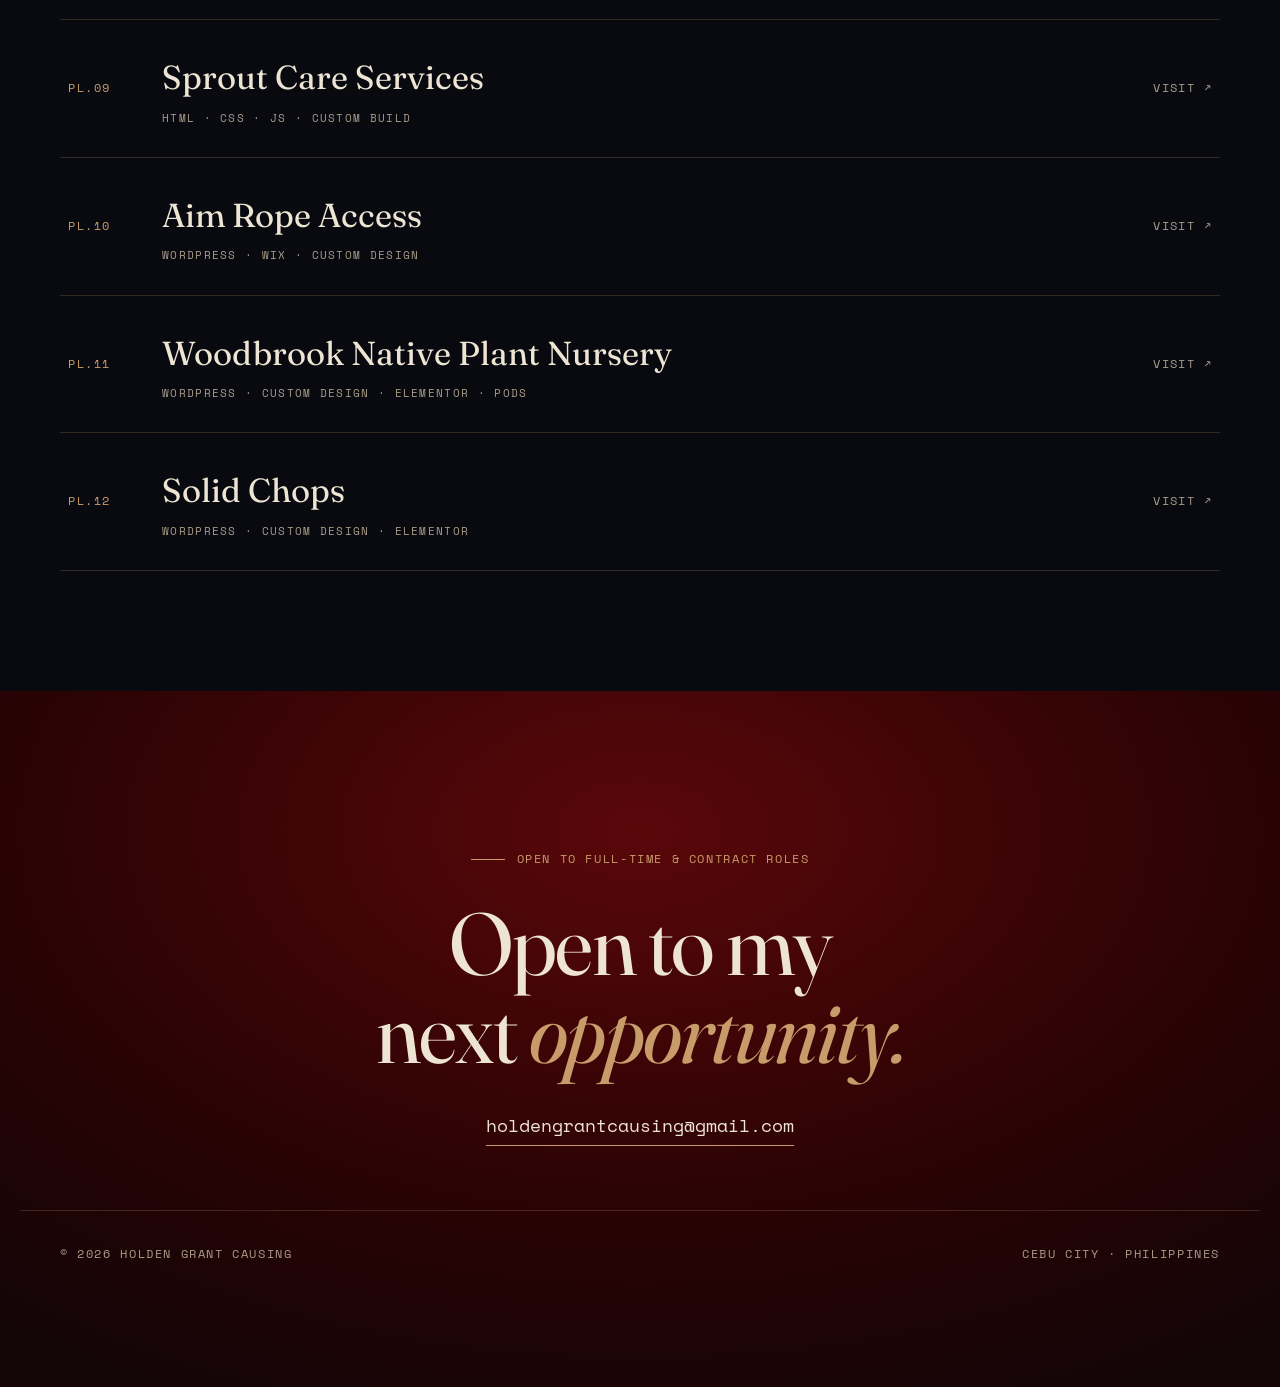
==== commit f2ed6960: "updates" ====
--- a/index.html
+++ b/index.html
@@ -1,771 +1,389 @@
-<!DOCTYPE html>
-<html lang="en">
-<head>
-    <meta charset="UTF-8">
-    <meta name="viewport" content="width=device-width, initial-scale=1.0">
-    <title>WordPress Development | Holden Grant Causing</title>
-    <meta name="description" content="Holden Grant Causing provides WordPress development, custom theme builds, and performance optimization. View projects and contact for WordPress work.">
-    <meta name="robots" content="index,follow">
-    <link rel="canonical" href="https://holdengrant.github.io/">
-    <meta property="og:title" content="WordPress Development | Holden Grant Causing">
-    <meta property="og:description" content="WordPress development services including custom themes, performance optimization, and clean, functional websites.">
-    <meta property="og:type" content="website">
-    <meta property="og:url" content="https://holdengrant.github.io/">
-    <meta property="og:image" content="original-9dcd468fdea0d15ef9354dae872c78d0.jpg">
-    <meta name="twitter:card" content="summary_large_image">
-    <meta name="twitter:url" content="https://holdengrant.github.io/">
-    <link rel="icon" href="original-9dcd468fdea0d15ef9354dae872c78d0.jpg" type="image/jpeg">
-    <link rel="stylesheet" href="style.css">
-    <link rel="preconnect" href="https://fonts.googleapis.com">
-    <link rel="preconnect" href="https://fonts.gstatic.com" crossorigin>
-    <link href="https://fonts.googleapis.com/css2?family=Inter:wght@300;400;500;600;700;800&display=swap" rel="stylesheet">
-    
-    <script type="application/ld+json">
-        {
-            "@context": "https://schema.org",
-            "@type": "Person",
-            "name": "Holden Grant Causing",
-            "jobTitle": "Web Developer",
-            "description": "WordPress development specialist offering custom themes and performance optimization.",
-            "url": "https://holdengrant.github.io/",
-            "image": "original-9dcd468fdea0d15ef9354dae872c78d0.jpg",
-            "sameAs": [
-                "https://www.behance.net/holdengrantcausing"
-            ]
-        }
-    </script>
-
-    <script src="https://analytics.ahrefs.com/analytics.js" data-key="SY9n9KmOPGX/zi27wK+/fg" async></script>
-</head>
-<body>
-    <!-- Animated Background -->
-    <div class="animated-background">
-        <div class="gradient-orb orb-1"></div>
-        <div class="gradient-orb orb-2"></div>
-        <div class="gradient-orb orb-3"></div>
-    </div>
-    
-    <!-- Space Theme Elements -->
-    <div class="space-container">
-        <!-- Stars -->
-        <div class="stars-layer stars-small"></div>
-        <div class="stars-layer stars-medium"></div>
-        <div class="stars-layer stars-large"></div>
-        
-        <!-- Moon -->
-        <div class="moon">
-            <div class="crater crater-1"></div>
-            <div class="crater crater-2"></div>
-            <div class="crater crater-3"></div>
-            <div class="crater crater-4"></div>
-        </div>
-        
-        <!-- Planets -->
-        <div class="planet planet-1">
-            <div class="planet-ring"></div>
-        </div>
-        <div class="planet planet-2"></div>
-        <div class="planet planet-3"></div>
-        
-        <!-- Astronaut -->
-        <div class="astronaut">
-            <div class="astronaut-head">
-                <div class="helmet-shine"></div>
-            </div>
-            <div class="astronaut-body"></div>
-            <div class="astronaut-arm-left"></div>
-            <div class="astronaut-arm-right"></div>
-            <div class="astronaut-leg-left"></div>
-            <div class="astronaut-leg-right"></div>
-            <div class="astronaut-backpack"></div>
-        </div>
-        
-        <!-- Shooting Stars -->
-        <div class="shooting-star shooting-star-1"></div>
-        <div class="shooting-star shooting-star-2"></div>
-        <div class="shooting-star shooting-star-3"></div>
-    </div>
-    
-    <!-- Dot Pattern Background -->
-    <div class="dot-pattern"></div>
-    
-
-    <!-- Header / Hero Section -->
-    <header id="home">
-        <nav class="navbar">
-            <div class="nav-links">
-                <a href="#home">Home</a>
-                <a href="#about">About</a>
-                <a href="#gallery">Project Gallery</a>
-                <!-- <a href="#gallery">Gallery</a> -->
-                <a href="#contact">Contacts</a>
-            </div>
-        </nav>
-
-        <div class="hero-container">
-            <div class="hero-content">
-                <p class="greeting">Hello.</p>
-                <h1 class="name">I'm <span class="accent-text">Holden Grant</span></h1>
-                <h2 class="title">WordPress Development</h2>
-                <div class="cta-buttons">
-                    <a href="#contact" class="btn btn-primary">Got a project?</a>
-                    <a href="https://www.behance.net/holdengrantcausing" target="_blank" class="btn btn-secondary">View Portfolio</a>
-                </div>
-            </div>
-
-            <div class="hero-image">
-                <div class="image-accent-circle"></div>
-                <div class="profile-container">
-                    <img src="avataaars.svg" alt="Profile Picture" decoding="async" fetchpriority="high">
-                </div>
-                <div class="decorative-arrow arrow-1"></div>
-                <div class="decorative-arrow arrow-2"></div>
-                <div class="geometric-shape shape-1"></div>
-                <div class="geometric-shape shape-2"></div>
-                <div class="geometric-shape shape-3"></div>
-            </div>
-        </div>
-
-        <!-- Skills Strip -->
-        <div class="skills-strip">
-            <div class="skill-tag">WordPress</div>
-            <div class="skill-tag">Elementor</div>
-            <div class="skill-tag">WooCommerce</div>
-            <div class="skill-tag">PHP</div>
-            <div class="skill-tag">UI/UX</div>
-            <div class="skill-tag">HTML5</div>
-            <div class="skill-tag">CSS3</div>
-            <div class="skill-tag">JavaScript</div>
-        </div>
-    </header>
-
-    <!-- About Section -->
-    <section id="about" class="about-section">
-        <div class="section-decoration">
-            <div class="floating-icon icon-1">{ }</div>
-            <div class="floating-icon icon-2">&lt;/&gt;</div>
-            <div class="floating-icon icon-3">[ ]</div>
-        </div>
-        <div class="container">
-            <div class="about-grid">
-                <div class="services-column">
-                    <div class="service-item">
-                        <div class="service-icon">
-                            <svg width="24" height="24" viewBox="0 0 24 24" fill="none" stroke="currentColor" stroke-width="2">
-                                <path d="M21 16V8a2 2 0 0 0-1-1.73l-7-4a2 2 0 0 0-2 0l-7 4A2 2 0 0 0 3 8v8a2 2 0 0 0 1 1.73l7 4a2 2 0 0 0 2 0l7-4A2 2 0 0 0 21 16z"></path>
-                                <polyline points="3.27 6.96 12 12.01 20.73 6.96"></polyline>
-                                <line x1="12" y1="22.08" x2="12" y2="12"></line>
-                            </svg>
-                        </div>
-                        <span>WordPress Development</span>
-                    </div>
-                    <div class="service-item">
-                        <div class="service-icon">
-                            <svg width="24" height="24" viewBox="0 0 24 24" fill="none" stroke="currentColor" stroke-width="2">
-                                <polyline points="16 18 22 12 16 6"></polyline>
-                                <polyline points="8 6 2 12 8 18"></polyline>
-                            </svg>
-                        </div>
-                        <span>Custom Theme Development</span>
-                    </div>
-                    <div class="service-item">
-                        <div class="service-icon">
-                            <svg width="24" height="24" viewBox="0 0 24 24" fill="none" stroke="currentColor" stroke-width="2">
-                                <circle cx="12" cy="12" r="3"></circle>
-                                <path d="M12 1v6m0 6v6m-9-9h6m6 0h6"></path>
-                            </svg>
-                        </div>
-                        <span>Performance Optimization</span>
-                    </div>
-                </div>
-
-                <div class="about-column">
-                    <h2 class="section-title">About me</h2>
-                    <p class="about-text">
-                        Hi, I'm Holden Grant Causing, a web developer with over 7 years of hands-on experience building and maintaining WordPress websites. I specialize in WordPress development, custom themes, performance optimization, and turning designs into clean, functional websites.
-                    </p>
-                    <p class="about-text">
-                        My WordPress development work includes building sites from scratch, working with page builders like Elementor, Divi, and Avada, and customizing existing plugins to meet specific business needs. I also handle website maintenance, bug fixing, speed optimization, and WooCommerce development.
-                    </p>
-                    
-                    <div class="stats-row">
-                        <div class="stat-item">
-                            <div class="stat-number">100+</div>
-                            <div class="stat-label">WordPress Sites Built</div>
-                        </div>
-                        <div class="stat-item">
-                            <div class="stat-number">7+</div>
-                            <div class="stat-label">Years Experience</div>
-                        </div>
-                        <div class="stat-item">
-                            <div class="stat-number">95%</div>
-                            <div class="stat-label">Client Satisfaction</div>
-                        </div>
-                    </div>
-                </div>
-            </div>
-        </div>
-    </section>
-
-    <!-- Projects Section -->
-    <!-- <section id="projects" class="projects-section">
-        <div class="container">
-            <h2 class="section-title centered">Experience & Skills</h2>
-            <div class="title-divider"></div>
-
-            <div class="project-card">
-                <div class="project-preview">
-                    <div class="code-preview">
-                        <div class="code-header">
-                            <span class="code-dot"></span>
-                            <span class="code-dot"></span>
-                            <span class="code-dot"></span>
-                        </div>
-                        <div class="code-content">
-                            <pre><code>&lt;div class="app"&gt;
-  &lt;header&gt;
-    &lt;h1&gt;E-Commerce Platform&lt;/h1&gt;
-  &lt;/header&gt;
-  &lt;main&gt;
-    &lt;ProductGrid /&gt;
-  &lt;/main&gt;
-&lt;/div&gt;</code></pre>
-                        </div>
-                    </div>
-                </div>
-                <div class="project-info">
-                    <h3 class="project-title">Web Developer (Project-Based)</h3>
-                    <div class="tech-stack">
-                        <span class="tech-tag">WordPress</span>
-                        <span class="tech-tag">Elementor</span>
-                        <span class="tech-tag">WooCommerce</span>
-                        <span class="tech-tag">ACF Pro</span>
-                    </div>
-                    <p class="project-description">
-                        March 2018 – Present<br><br>
-                        Develop and maintain WordPress websites using Elementor, Divi, and Avada. Build custom layouts and features based on client requirements. Optimize website performance and page load speed. Fix bugs, improve UI/UX, and add new features to existing sites.
-                    </p>
-                    <div class="project-buttons">
-                        <a href="https://www.behance.net/holdengrantcausing" target="_blank" class="btn btn-primary">View Portfolio</a>
-                        <a href="#contact" class="btn btn-secondary">Contact Me</a>
-                    </div>
-                </div>
-            </div>
-
-            <div class="project-card reverse">
-                <div class="project-preview">
-                    <div class="code-preview">
-                        <div class="code-header">
-                            <span class="code-dot"></span>
-                            <span class="code-dot"></span>
-                            <span class="code-dot"></span>
-                        </div>
-                        <div class="code-content">
-                            <pre><code>const taskManager = {
-  tasks: [],
-  addTask(task) {
-    this.tasks.push(task);
-    this.render();
-  },
-  render() {
-    // Update UI
-  }
-};</code></pre>
-                        </div>
-                    </div>
-                </div>
-                <div class="project-info">
-                    <h3 class="project-title">Web Developer, SkyRockIT</h3>
-                    <div class="tech-stack">
-                        <span class="tech-tag">WordPress</span>
-                        <span class="tech-tag">Avada</span>
-                        <span class="tech-tag">ACF Pro</span>
-                        <span class="tech-tag">cPanel</span>
-                    </div>
-                    <p class="project-description">
-                        June 2015 – June 2018<br><br>
-                        Built WordPress websites from scratch using custom themes and ACF Pro. Developed sites using Avada and other premium themes. Fixed errors, improved performance, and handled regular site maintenance. Migrated websites to new domains and hosting environments.
-                    </p>
-                    <div class="project-buttons">
-                        <a href="https://www.behance.net/holdengrantcausing" target="_blank" class="btn btn-primary">View Portfolio</a>
-                        <a href="#contact" class="btn btn-secondary">Contact Me</a>
-                    </div>
-                </div>
-            </div>
-
-            <div class="project-card">
-                <div class="project-preview">
-                    <div class="code-preview">
-                        <div class="code-header">
-                            <span class="code-dot"></span>
-                            <span class="code-dot"></span>
-                            <span class="code-dot"></span>
-                        </div>
-                        <div class="code-content">
-                            <pre><code>app.get('/api/weather', (req, res) => {
-  const { city } = req.query;
-  fetchWeather(city)
-    .then(data => res.json(data))
-    .catch(err => res.status(500));
-});</code></pre>
-                        </div>
-                    </div>
-                </div>
-                <div class="project-info">
-                    <h3 class="project-title">Technical Skills</h3>
-                    <div class="tech-stack">
-                        <span class="tech-tag">HTML5</span>
-                        <span class="tech-tag">CSS3</span>
-                        <span class="tech-tag">JavaScript</span>
-                        <span class="tech-tag">jQuery</span>
-                        <span class="tech-tag">PHP</span>
-                        <span class="tech-tag">MySQL</span>
-                        <span class="tech-tag">React</span>
-                        <span class="tech-tag">Bootstrap</span>
-                        <span class="tech-tag">SCSS/SASS</span>
-                        <span class="tech-tag">Git</span>
-                    </div>
-                    <p class="project-description">
-                        Proficient in converting PSD designs to HTML/CSS and building fully functional WordPress themes. Experienced with Adobe Photoshop, cPanel management, and modern web development best practices. Knowledgeable in WooCommerce, custom plugin development, and SEO optimization.
-                    </p>
-                    <div class="project-buttons">
-                        <a href="https://www.behance.net/holdengrantcausing" target="_blank" class="btn btn-primary">View Portfolio</a>
-                        <a href="#contact" class="btn btn-secondary">Get in Touch</a>
-                    </div>
-                </div>
-            </div>
-        </div>
-    </section> -->
-
-    <!-- Gallery Section -->
-    <section id="gallery" class="gallery-section">
-        <div class="container">
-            <h2 class="section-title centered">Project Gallery</h2>
-            <div class="title-divider"></div>
-
-            <div class="gallery-grid">
-                 <!-- Gallery Item 2 -->
-                <div class="gallery-item">
-                    <div class="gallery-image">
-                        <img src="work-gallery/playgrandmondial.jpg" alt="Playgrand Mondial Hotel" loading="lazy" decoding="async">
-                    </div>
-                    <div class="gallery-overlay">
-                        <h3 class="gallery-title">Playgrand Mondial Hotel</h3>
-                        <div class="gallery-tags">
-                            <span class="gallery-tag">WordPress</span>
-                            <span class="gallery-tag">Elementor</span>
-                            <span class="gallery-tag">Custom Design</span>
-                        </div>
-                        <div class="gallery-actions">
-                            <button class="gallery-btn lightbox-btn" data-image="work-gallery/playgrandmondial-website.png">
-                                <svg width="20" height="20" viewBox="0 0 24 24" fill="none" stroke="currentColor" stroke-width="2">
-                                    <rect x="3" y="3" width="18" height="18" rx="2" ry="2"></rect>
-                                    <circle cx="8.5" cy="8.5" r="1.5"></circle>
-                                    <polyline points="21 15 16 10 5 21"></polyline>
-                                </svg>
-                                View
-                            </button>
-                            <a href="https://playgrandmondial.com/" target="_blank" class="gallery-btn url-btn">
-                                <svg width="20" height="20" viewBox="0 0 24 24" fill="none" stroke="currentColor" stroke-width="2">
-                                    <path d="M18 13v6a2 2 0 0 1-2 2H5a2 2 0 0 1-2-2V8a2 2 0 0 1 2-2h6"></path>
-                                    <polyline points="15 3 21 3 21 9"></polyline>
-                                    <line x1="10" y1="14" x2="21" y2="3"></line>
-                                </svg>
-                                Visit
-                            </a>
-                        </div>
-                    </div>
-                </div>
-                
-                <!-- Gallery Item 1 -->
-                <div class="gallery-item">
-                    <div class="gallery-image">
-                        <img src="work-gallery/kingdomcummunity.webp" alt="Kingdom Community Website" loading="lazy" decoding="async">
-                    </div>
-                    <div class="gallery-overlay">
-                        <h3 class="gallery-title">Kingdom Vide Game Review</h3>
-                        <div class="gallery-tags">
-                            <span class="gallery-tag">WordPress</span>
-                            <span class="gallery-tag">Elementor</span>
-                            <span class="gallery-tag">Custom Design</span>
-                        </div>
-                        <div class="gallery-actions">
-                            <button class="gallery-btn lightbox-btn" data-image="work-gallery/kingdomcummunity.webp">
-                                <svg width="20" height="20" viewBox="0 0 24 24" fill="none" stroke="currentColor" stroke-width="2">
-                                    <rect x="3" y="3" width="18" height="18" rx="2" ry="2"></rect>
-                                    <circle cx="8.5" cy="8.5" r="1.5"></circle>
-                                    <polyline points="21 15 16 10 5 21"></polyline>
-                                </svg>
-                                View
-                            </button>
-                            <a href="https://kingdomvideogamereview.com/" target="_blank" class="gallery-btn url-btn">
-                                <svg width="20" height="20" viewBox="0 0 24 24" fill="none" stroke="currentColor" stroke-width="2">
-                                    <path d="M18 13v6a2 2 0 0 1-2 2H5a2 2 0 0 1-2-2V8a2 2 0 0 1 2-2h6"></path>
-                                    <polyline points="15 3 21 3 21 9"></polyline>
-                                    <line x1="10" y1="14" x2="21" y2="3"></line>
-                                </svg>
-                                Visit
-                            </a>
-                        </div>
-                    </div>
-                </div>
-
-                <!-- Gallery Item 2 -->
-                <div class="gallery-item">
-                    <div class="gallery-image">
-                        <img src="work-gallery/kitchen.webp" alt="Kitchen Restaurant Website" loading="lazy" decoding="async">
-                    </div>
-                    <div class="gallery-overlay">
-                        <h3 class="gallery-title">Kitchen Restaurant</h3>
-                        <div class="gallery-tags">
-                            <span class="gallery-tag">WordPress</span>
-                            <span class="gallery-tag">WooCommerce</span>
-                            <span class="gallery-tag">Elementor</span>
-                            <span class="gallery-tag">Custom Design</span>
-                        </div>
-                        <div class="gallery-actions">
-                            <button class="gallery-btn lightbox-btn" data-image="work-gallery/kitchen.webp">
-                                <svg width="20" height="20" viewBox="0 0 24 24" fill="none" stroke="currentColor" stroke-width="2">
-                                    <rect x="3" y="3" width="18" height="18" rx="2" ry="2"></rect>
-                                    <circle cx="8.5" cy="8.5" r="1.5"></circle>
-                                    <polyline points="21 15 16 10 5 21"></polyline>
-                                </svg>
-                                View
-                            </button>
-                            <a href="https://www.klasskitchens.uk/" target="_blank" class="gallery-btn url-btn">
-                                <svg width="20" height="20" viewBox="0 0 24 24" fill="none" stroke="currentColor" stroke-width="2">
-                                    <path d="M18 13v6a2 2 0 0 1-2 2H5a2 2 0 0 1-2-2V8a2 2 0 0 1 2-2h6"></path>
-                                    <polyline points="15 3 21 3 21 9"></polyline>
-                                    <line x1="10" y1="14" x2="21" y2="3"></line>
-                                </svg>
-                                Visit
-                            </a>
-                        </div>
-                    </div>
-                </div>
-
-                <!-- Gallery Item 3 -->
-                <div class="gallery-item">
-                    <div class="gallery-image">
-                        <img src="work-gallery/yukondeal.webp" alt="Yukon Deal Website" loading="lazy" decoding="async">
-                    </div>
-                    <div class="gallery-overlay">
-                        <h3 class="gallery-title">Yukon Deal</h3>
-                        <div class="gallery-tags">
-                            <span class="gallery-tag">WordPress</span>
-                            <span class="gallery-tag">Avada</span>
-                            <span class="gallery-tag">Custom Design</span>
-                        </div>
-                        <div class="gallery-actions">
-                            <button class="gallery-btn lightbox-btn" data-image="work-gallery/yukondeal.webp">
-                                <svg width="20" height="20" viewBox="0 0 24 24" fill="none" stroke="currentColor" stroke-width="2">
-                                    <rect x="3" y="3" width="18" height="18" rx="2" ry="2"></rect>
-                                    <circle cx="8.5" cy="8.5" r="1.5"></circle>
-                                    <polyline points="21 15 16 10 5 21"></polyline>
-                                </svg>
-                                View
-                            </button>
-                            <a href="https://yukondeal.com/" target="_blank" class="gallery-btn url-btn">
-                                <svg width="20" height="20" viewBox="0 0 24 24" fill="none" stroke="currentColor" stroke-width="2">
-                                    <path d="M18 13v6a2 2 0 0 1-2 2H5a2 2 0 0 1-2-2V8a2 2 0 0 1 2-2h6"></path>
-                                    <polyline points="15 3 21 3 21 9"></polyline>
-                                    <line x1="10" y1="14" x2="21" y2="3"></line>
-                                </svg>
-                                Visit
-                            </a>
-                        </div>
-                    </div>
-                </div>
-
-                <!-- Gallery Item 4 -->
-                <div class="gallery-item">
-                    <div class="gallery-image">
-                        <img src="work-gallery/travelreward.webp" alt="Travel Reward" loading="lazy" decoding="async">
-                    </div>
-                    <div class="gallery-overlay">
-                        <h3 class="gallery-title">Travel Reward</h3>
-                        <div class="gallery-tags">
-                            <span class="gallery-tag">WordPress</span>
-                            <span class="gallery-tag">Elementor</span>
-                            <span class="gallery-tag">Custom Design</span>
-                        </div>
-                        <div class="gallery-actions">
-                            <button class="gallery-btn lightbox-btn" data-image="work-gallery/travelreward.webp">
-                                <svg width="20" height="20" viewBox="0 0 24 24" fill="none" stroke="currentColor" stroke-width="2">
-                                    <rect x="3" y="3" width="18" height="18" rx="2" ry="2"></rect>
-                                    <circle cx="8.5" cy="8.5" r="1.5"></circle>
-                                    <polyline points="21 15 16 10 5 21"></polyline>
-                                </svg>
-                                View
-                            </button>
-                            <a href="https://travelreward.com/" target="_blank" class="gallery-btn url-btn">
-                                <svg width="20" height="20" viewBox="0 0 24 24" fill="none" stroke="currentColor" stroke-width="2">
-                                    <path d="M18 13v6a2 2 0 0 1-2 2H5a2 2 0 0 1-2-2V8a2 2 0 0 1 2-2h6"></path>
-                                    <polyline points="15 3 21 3 21 9"></polyline>
-                                    <line x1="10" y1="14" x2="21" y2="3"></line>
-                                </svg>
-                                Visit
-                            </a>
-                        </div>
-                    </div>
-                </div>
-
-                <!-- Gallery Item 5 -->
-                <div class="gallery-item">
-                    <div class="gallery-image">
-                        <img src="work-gallery/luxuryrewards.webp" alt="Luxury Rewards Website" loading="lazy" decoding="async">
-                    </div>
-                    <div class="gallery-overlay">
-                        <h3 class="gallery-title">Luxury Rewards</h3>
-                        <div class="gallery-tags">
-                            <span class="gallery-tag">WordPress</span>
-                            <span class="gallery-tag">Custom Theme</span>
-                            <span class="gallery-tag">PHP</span>
-                        </div>
-                        <div class="gallery-actions">
-                            <button class="gallery-btn lightbox-btn" data-image="work-gallery/luxuryrewards.webp">
-                                <svg width="20" height="20" viewBox="0 0 24 24" fill="none" stroke="currentColor" stroke-width="2">
-                                    <rect x="3" y="3" width="18" height="18" rx="2" ry="2"></rect>
-                                    <circle cx="8.5" cy="8.5" r="1.5"></circle>
-                                    <polyline points="21 15 16 10 5 21"></polyline>
-                                </svg>
-                                View
-                            </button>
-                            <a href="https://luxuryrewards.com/" target="_blank" class="gallery-btn url-btn">
-                                <svg width="20" height="20" viewBox="0 0 24 24" fill="none" stroke="currentColor" stroke-width="2">
-                                    <path d="M18 13v6a2 2 0 0 1-2 2H5a2 2 0 0 1-2-2V8a2 2 0 0 1 2-2h6"></path>
-                                    <polyline points="15 3 21 3 21 9"></polyline>
-                                    <line x1="10" y1="14" x2="21" y2="3"></line>
-                                </svg>
-                                Visit
-                            </a>
-                        </div>
-                    </div>
-                </div>
-
-                <!-- Gallery Item 6 -->
-                <div class="gallery-item">
-                    <div class="gallery-image">
-                        <img src="work-gallery/macautravels.webp" alt="Macau Travels Website" loading="lazy" decoding="async">
-                    </div>
-                    <div class="gallery-overlay">
-                        <h3 class="gallery-title">Macau Travels</h3>
-                        <div class="gallery-tags">
-                            <span class="gallery-tag">WordPress</span>
-                            <span class="gallery-tag">Elementor</span>
-                            <span class="gallery-tag">Custom Design</span>
-                        </div>
-                        <div class="gallery-actions">
-                            <button class="gallery-btn lightbox-btn" data-image="work-gallery/macautravels.webp">
-                                <svg width="20" height="20" viewBox="0 0 24 24" fill="none" stroke="currentColor" stroke-width="2">
-                                    <rect x="3" y="3" width="18" height="18" rx="2" ry="2"></rect>
-                                    <circle cx="8.5" cy="8.5" r="1.5"></circle>
-                                    <polyline points="21 15 16 10 5 21"></polyline>
-                                </svg>
-                                View
-                            </button>
-                            <a href="https://templatekit01.lifebitsdaily.com/" target="_blank" class="gallery-btn url-btn">
-                                <svg width="20" height="20" viewBox="0 0 24 24" fill="none" stroke="currentColor" stroke-width="2">
-                                    <path d="M18 13v6a2 2 0 0 1-2 2H5a2 2 0 0 1-2-2V8a2 2 0 0 1 2-2h6"></path>
-                                    <polyline points="15 3 21 3 21 9"></polyline>
-                                    <line x1="10" y1="14" x2="21" y2="3"></line>
-                                </svg>
-                                Visit
-                            </a>
-                        </div>
-                    </div>
-                </div>
-
-                <!-- Gallery Item 7 -->
-                <div class="gallery-item">
-                    <div class="gallery-image">
-                        <img src="work-gallery/kagat.jpg" alt="Sige Kagat" loading="lazy" decoding="async">
-                    </div>
-                    <div class="gallery-overlay">
-                        <h3 class="gallery-title">Sige Kagat</h3>
-                        <div class="gallery-tags">
-                            <span class="gallery-tag">HTML/CSS/JS</span>
-                            <span class="gallery-tag">Custom Design</span>
-                            <!-- <span class="gallery-tag">PHP</span> -->
-                        </div>
-                        <div class="gallery-actions">
-                            <button class="gallery-btn lightbox-btn" data-image="work-gallery/kagat.jpg">
-                                <svg width="20" height="20" viewBox="0 0 24 24" fill="none" stroke="currentColor" stroke-width="2">
-                                    <rect x="3" y="3" width="18" height="18" rx="2" ry="2"></rect>
-                                    <circle cx="8.5" cy="8.5" r="1.5"></circle>
-                                    <polyline points="21 15 16 10 5 21"></polyline>
-                                </svg>
-                                View
-                            </button>
-                            <a href="https://sige-kagat.netlify.app/" target="_blank" class="gallery-btn url-btn">
-                                <svg width="20" height="20" viewBox="0 0 24 24" fill="none" stroke="currentColor" stroke-width="2">
-                                    <path d="M18 13v6a2 2 0 0 1-2 2H5a2 2 0 0 1-2-2V8a2 2 0 0 1 2-2h6"></path>
-                                    <polyline points="15 3 21 3 21 9"></polyline>
-                                    <line x1="10" y1="14" x2="21" y2="3"></line>
-                                </svg>
-                                Visit
-                            </a>
-                        </div>
-                    </div>
-                </div>
-
-                <!-- Gallery Item 8 -->
-                <div class="gallery-item">
-                    <div class="gallery-image">
-                        <img src="work-gallery/sproutcareservices.co-site.jpg" alt="Sprout Care Services" loading="lazy" decoding="async">
-                    </div>
-                    <div class="gallery-overlay">
-                        <h3 class="gallery-title">Sprout Care Services</h3>
-                        <div class="gallery-tags">
-                            <span class="gallery-tag">HTML/CSS/JS</span>
-                            <span class="gallery-tag">Custom Design</span>
-                            <!-- <span class="gallery-tag">PHP</span> -->
-                        </div>
-                        <div class="gallery-actions">
-                            <button class="gallery-btn lightbox-btn" data-image="work-gallery/sproutcareservices.co.png">
-                                <svg width="20" height="20" viewBox="0 0 24 24" fill="none" stroke="currentColor" stroke-width="2">
-                                    <rect x="3" y="3" width="18" height="18" rx="2" ry="2"></rect>
-                                    <circle cx="8.5" cy="8.5" r="1.5"></circle>
-                                    <polyline points="21 15 16 10 5 21"></polyline>
-                                </svg>
-                                View
-                            </button>
-                            <a href="https://sproutcareservices.co/" target="_blank" class="gallery-btn url-btn">
-                                <svg width="20" height="20" viewBox="0 0 24 24" fill="none" stroke="currentColor" stroke-width="2">
-                                    <path d="M18 13v6a2 2 0 0 1-2 2H5a2 2 0 0 1-2-2V8a2 2 0 0 1 2-2h6"></path>
-                                    <polyline points="15 3 21 3 21 9"></polyline>
-                                    <line x1="10" y1="14" x2="21" y2="3"></line>
-                                </svg>
-                                Visit
-                            </a>
-                        </div>
-                    </div>
-                </div>
-
-                <!-- Gallery Item 8 -->
-                <div class="gallery-item">
-                    <div class="gallery-image">
-                        <img src="work-gallery/aimrope.jpg" alt="Aim Rope Access" loading="lazy" decoding="async">
-                    </div>
-                    <div class="gallery-overlay">
-                        <h3 class="gallery-title">Aim Rope Access
-                        <div class="gallery-tags">
-                            <span class="gallery-tag">HTML/CSS/JS</span>
-                            <span class="gallery-tag">WIX</span>
-                            <span class="gallery-tag">WORDPRESS</span>
-                            <span class="gallery-tag">Custom Design</span>
-                            <!-- <span class="gallery-tag">PHP</span> -->
-                        </div>
-                        <div class="gallery-actions">
-                            <button class="gallery-btn lightbox-btn" data-image="work-gallery/aimropeaccess.netlify.app.png">
-                                <svg width="20" height="20" viewBox="0 0 24 24" fill="none" stroke="currentColor" stroke-width="2">
-                                    <rect x="3" y="3" width="18" height="18" rx="2" ry="2"></rect>
-                                    <circle cx="8.5" cy="8.5" r="1.5"></circle>
-                                    <polyline points="21 15 16 10 5 21"></polyline>
-                                </svg>
-                                View
-                            </button>
-                            <a href="https://aimropeaccess.netlify.app/concept-5/" target="_blank" class="gallery-btn url-btn">
-                                <svg width="20" height="20" viewBox="0 0 24 24" fill="none" stroke="currentColor" stroke-width="2">
-                                    <path d="M18 13v6a2 2 0 0 1-2 2H5a2 2 0 0 1-2-2V8a2 2 0 0 1 2-2h6"></path>
-                                    <polyline points="15 3 21 3 21 9"></polyline>
-                                    <line x1="10" y1="14" x2="21" y2="3"></line>
-                                </svg>
-                                Visit
-                            </a>
-                        </div>
-                    </div>
-                </div>
-
-            </div>
-        </div>
-    </section>
-
-    <!-- Lightbox Modal -->
-    <div class="lightbox-modal" id="lightboxModal">
-        <button class="lightbox-close" id="lightboxClose">
-            <svg width="24" height="24" viewBox="0 0 24 24" fill="none" stroke="currentColor" stroke-width="2">
-                <line x1="18" y1="6" x2="6" y2="18"></line>
-                <line x1="6" y1="6" x2="18" y2="18"></line>
-            </svg>
-        </button>
-        <div class="lightbox-content">
-            <img id="lightboxImage" src="" alt="Gallery Image" loading="lazy" decoding="async">
-        </div>
-    </div>
-
-    <!-- Contact Section -->
-    <section id="contact" class="contact-section">
-        <div class="container">
-            <div class="contact-grid">
-                <div class="contact-info">
-                    <h2 class="section-title">Have a project?<br>Let's talk!</h2>
-                    <p class="contact-description">
-                        I'm available for WordPress development projects, website maintenance, and custom theme development. Whether you need a new site built or improvements to an existing one, feel free to reach out!
-                    </p>
-                    <div class="contact-details">
-                        <p><strong>Location:</strong> Cebu City, Philippines</p>
-                        <!-- <p><strong>Phone:</strong> +63 925 451 7793</p> -->
-                        <p><strong>Email:</strong> <a href="mailto:mr.holdengrant@gmail.com">mr.holdengrant@gmail.com</a></p>
-                    </div>
-                </div>
-
-                <div class="contact-form-wrapper">
-                    <form class="contact-form" method="POST" action="https://cform.app/f/7b22b390-1b41-4fac-b27d-c01a6bc8d94e">
-                        <div class="form-group">
-                            <input type="email" class="form-control" placeholder="Your email" name="email" required>
-                        </div>
-                        <div class="form-group">
-                            <textarea class="form-control" placeholder="Your message" name="message" rows="5" required></textarea>
-                        </div>
-                        <input type="submit" class="btn btn-primary" value="Submit" />
-                    </form>
-                </div>
-            </div>
-        </div>
-    </section>
-
-    <!-- Footer -->
-    <footer class="footer">
-        <div class="container">
-            <p class="footer-text">© 2026 Holden Grant Causing. All rights reserved.</p>
-            <!-- <div class="social-icons">
-                <a href="mailto:holdengrantcausing@gmail.com" class="social-icon" aria-label="Email">
-                    <svg width="20" height="20" viewBox="0 0 24 24" fill="none" stroke="currentColor" stroke-width="2">
-                        <path d="M4 4h16c1.1 0 2 .9 2 2v12c0 1.1-.9 2-2 2H4c-1.1 0-2-.9-2-2V6c0-1.1.9-2 2-2z"></path>
-                        <polyline points="22,6 12,13 2,6"></polyline>
-                    </svg>
-                </a>
-                <a href="https://www.behance.net/holdengrantcausing" target="_blank" class="social-icon" aria-label="Behance Portfolio">
-                    <svg width="20" height="20" viewBox="0 0 24 24" fill="currentColor">
-                        <path d="M22 7h-7v-2h7v2zm1.726 10c-.442 1.297-2.029 3-5.101 3-3.074 0-5.564-1.729-5.564-5.675 0-3.91 2.325-5.92 5.466-5.92 3.082 0 4.964 1.782 5.375 4.426.078.506.109 1.188.095 2.14h-8.027c.13 3.211 3.483 3.312 4.588 2.029h3.168zm-7.686-4h4.965c-.105-1.547-1.136-2.219-2.477-2.219-1.466 0-2.277.768-2.488 2.219zm-9.574 6.988h-6.466v-14.967h6.953c5.476.081 5.58 5.444 2.72 6.906 3.461 1.26 3.577 8.061-3.207 8.061zm-3.466-8.988h3.584c2.508 0 2.906-3-.312-3h-3.272v3zm3.391 3h-3.391v3.016h3.341c3.055 0 2.868-3.016.05-3.016z"/>
-                    </svg>
-                </a>
-                <a href="https://github.com/holdengrant" target="_blank" class="social-icon" aria-label="GitHub">
-                    <svg width="20" height="20" viewBox="0 0 24 24" fill="currentColor">
-                        <path d="M12 0c-6.626 0-12 5.373-12 12 0 5.302 3.438 9.8 8.207 11.387.599.111.793-.261.793-.577v-2.234c-3.338.726-4.033-1.416-4.033-1.416-.546-1.387-1.333-1.756-1.333-1.756-1.089-.745.083-.729.083-.729 1.205.084 1.839 1.237 1.839 1.237 1.07 1.834 2.807 1.304 3.492.997.107-.775.418-1.305.762-1.604-2.665-.305-5.467-1.334-5.467-5.931 0-1.311.469-2.381 1.236-3.221-.124-.303-.535-1.524.117-3.176 0 0 1.008-.322 3.301 1.23.957-.266 1.983-.399 3.003-.404 1.02.005 2.047.138 3.006.404 2.291-1.552 3.297-1.23 3.297-1.23.653 1.653.242 2.874.118 3.176.77.84 1.235 1.911 1.235 3.221 0 4.609-2.807 5.624-5.479 5.921.43.372.823 1.102.823 2.222v3.293c0 .319.192.694.801.576 4.765-1.589 8.199-6.086 8.199-11.386 0-6.627-5.373-12-12-12z"/>
-                    </svg>
-                </a>
-            </div> -->
-        </div>
-    </footer>
-
-    <script src="script.js"></script>
-    <!-- Elfsight Facebook Chat | Untitled Facebook Chat -->
-<script src="https://elfsightcdn.com/platform.js" async></script>
-<div class="elfsight-app-723af8e4-27cd-474e-8039-9fc39170c974" data-elfsight-app-lazy></div>
-    
-    
-<!-- Start of OpenWidget (www.openwidget.com) code -->
-<!-- <script>
-  window.__ow = window.__ow || {};
-  window.__ow.organizationId = "9e3f1226-40a5-43af-b89a-18a11d73749c";
-  window.__ow.integration_name = "manual_settings";
-  window.__ow.product_name = "openwidget";   
-  ;(function(n,t,c){function i(n){return e._h?e._h.apply(null,n):e._q.push(n)}var e={_q:[],_h:null,_v:"2.0",on:function(){i(["on",c.call(arguments)])},once:function(){i(["once",c.call(arguments)])},off:function(){i(["off",c.call(arguments)])},get:function(){if(!e._h)throw new Error("[OpenWidget] You can't use getters before load.");return i(["get",c.call(arguments)])},call:function(){i(["call",c.call(arguments)])},init:function(){var n=t.createElement("script");n.async=!0,n.type="text/javascript",n.src="https://cdn.openwidget.com/openwidget.js",t.head.appendChild(n)}};!n.__ow.asyncInit&&e.init(),n.OpenWidget=n.OpenWidget||e}(window,document,[].slice))
-</script>
-<noscript>You need to <a href="https://www.openwidget.com/enable-javascript" rel="noopener nofollow">enable JavaScript</a> to use the communication tool powered by <a href="https://www.openwidget.com/" rel="noopener nofollow" target="_blank">OpenWidget</a></noscript> -->
-<!-- End of OpenWidget code -->
-
-</body>
-</html>
+<!DOCTYPE html>
+<html lang="en">
+<head>
+<meta charset="UTF-8">
+<meta name="viewport" content="width=device-width, initial-scale=1.0">
+<title>Holden Grant Causing — WordPress Developer</title>
+<meta name="description" content="Holden Grant Causing provides WordPress development, custom theme builds, and performance optimization. View projects and contact for WordPress work.">
+<meta name="robots" content="index,follow">
+<link rel="canonical" href="https://holdengrant.github.io/">
+<meta property="og:title" content="WordPress Development | Holden Grant Causing">
+<meta property="og:description" content="WordPress development services including custom themes, performance optimization, and clean, functional websites.">
+<meta property="og:type" content="website">
+<meta property="og:url" content="https://holdengrant.github.io/">
+<meta property="og:image" content="original-9dcd468fdea0d15ef9354dae872c78d0.jpg">
+<meta name="twitter:card" content="summary_large_image">
+<meta name="twitter:url" content="https://holdengrant.github.io/">
+<link rel="icon" href="original-9dcd468fdea0d15ef9354dae872c78d0.jpg" type="image/jpeg">
+<script type="application/ld+json">
+{
+    "@context": "https://schema.org",
+    "@type": "Person",
+    "name": "Holden Grant Causing",
+    "jobTitle": "Web Developer",
+    "description": "WordPress development specialist offering custom themes and performance optimization.",
+    "url": "https://holdengrant.github.io/",
+    "image": "original-9dcd468fdea0d15ef9354dae872c78d0.jpg",
+    "sameAs": [
+        "https://www.behance.net/holdengrantcausing"
+    ]
+}
+</script>
+<script src="https://analytics.ahrefs.com/analytics.js" data-key="SY9n9KmOPGX/zi27wK+/fg" async></script>
+<link rel="preconnect" href="https://fonts.googleapis.com">
+<link rel="preconnect" href="https://fonts.gstatic.com" crossorigin>
+<link href="https://fonts.googleapis.com/css2?family=Fraunces:ital,opsz,wght@0,9..144,400;0,9..144,600;1,9..144,400&family=Instrument+Sans:wght@400;500&family=Space+Mono:wght@400;700&display=swap" rel="stylesheet">
+<style>
+  :root{
+    --oxblood:#5A070A;      /* the crimson glow, straight from the photo */
+    --oxblood-deep:#2A0304; /* vignette edges */
+    --ink:#080A10;          /* the blue-black suit */
+    --parchment:#EDE4D3;    /* warm cream type */
+    --parchment-dim:#A99C88;/* secondary text */
+    --brass:#C89B6A;        /* warm skin-tone accent for mono labels & rules */
+    --hair:rgba(200,155,106,.22);
+  }
+  *{margin:0;padding:0;box-sizing:border-box}
+  html{scroll-behavior:smooth}
+  body{
+    background:var(--ink);
+    color:var(--parchment);
+    font-family:"Instrument Sans",system-ui,sans-serif;
+    font-size:17px;line-height:1.6;
+    -webkit-font-smoothing:antialiased;
+    overflow-x:hidden;
+  }
+  /* film grain over everything */
+  body::after{
+    content:"";position:fixed;inset:0;z-index:9;pointer-events:none;opacity:.5;
+    mix-blend-mode:overlay;
+    background-image:url("data:image/svg+xml,%3Csvg xmlns='http://www.w3.org/2000/svg' width='140' height='140'%3E%3Cfilter id='n'%3E%3CfeTurbulence type='fractalNoise' baseFrequency='0.9' numOctaves='2' stitchTiles='stitch'/%3E%3C/filter%3E%3Crect width='100%25' height='100%25' filter='url(%23n)' opacity='0.55'/%3E%3C/svg%3E");
+  }
+  .mono{font-family:"Space Mono",monospace;text-transform:uppercase;letter-spacing:.14em;font-size:.72rem}
+  .wrap{max-width:1240px;margin:0 auto;padding:0 40px}
+  a{color:inherit}
+
+  /* ---------- NAV ---------- */
+  nav{position:fixed;top:0;left:0;right:0;z-index:20;
+    display:flex;align-items:center;justify-content:space-between;
+    padding:22px 40px;mix-blend-mode:difference;color:#fff}
+  nav .mark{font-family:"Fraunces",serif;font-weight:600;font-size:1.15rem;letter-spacing:.02em}
+  nav .links{display:flex;gap:30px;align-items:center}
+  nav .links a{text-decoration:none;transition:opacity .3s}
+  nav .links a:hover{opacity:.5}
+  @media(max-width:720px){nav .links a:not(.avail){display:none}}
+
+  /* ---------- HERO ---------- */
+  .hero{position:relative;min-height:100vh;display:flex;align-items:center;
+    background:radial-gradient(ellipse 90% 70% at 74% 24%,var(--oxblood),var(--oxblood-deep) 52%,#140507 100%);
+    overflow:hidden}
+  .hero .grid{width:100%;max-width:1240px;margin:0 auto;padding:120px 40px 60px;
+    display:grid;grid-template-columns:1.05fr .95fr;align-items:center;gap:20px}
+  .eyebrow{color:var(--brass);display:inline-flex;align-items:center;gap:12px;margin-bottom:30px}
+  .eyebrow::before{content:"";width:34px;height:1px;background:var(--brass);display:inline-block}
+  h1.name{font-family:"Fraunces",serif;font-weight:600;line-height:.94;
+    font-size:clamp(3rem,7.4vw,6.6rem);letter-spacing:-.02em;margin-bottom:8px}
+  h1.name .thin{font-weight:400;font-style:italic;color:var(--parchment)}
+  .role{font-family:"Fraunces",serif;font-style:italic;font-weight:400;
+    font-size:clamp(1.3rem,2.4vw,1.9rem);color:var(--parchment);opacity:.85;margin:14px 0 26px}
+  .lede{max-width:34ch;color:var(--parchment);opacity:.72;margin-bottom:38px}
+  .cta-row{display:flex;gap:16px;flex-wrap:wrap;align-items:center}
+  .btn{font-family:"Space Mono",monospace;text-transform:uppercase;letter-spacing:.1em;font-size:.74rem;
+    padding:15px 26px;border:1px solid var(--brass);border-radius:2px;text-decoration:none;
+    transition:.35s;display:inline-block}
+  .btn.solid{background:var(--parchment);color:var(--ink);border-color:var(--parchment)}
+  .btn.solid:hover{background:transparent;color:var(--parchment)}
+  .btn.ghost:hover{background:var(--brass);color:var(--ink)}
+
+  .portrait{position:relative;justify-self:end;align-self:end;height:88vh;max-height:820px}
+  .portrait img{height:100%;width:auto;display:block;object-fit:contain;
+    -webkit-mask-image:linear-gradient(to right,transparent,#000 20%),linear-gradient(to bottom,#000 82%,transparent);
+    -webkit-mask-composite:source-in;mask-composite:intersect;
+    mask-image:linear-gradient(to right,transparent,#000 20%),linear-gradient(to bottom,#000 82%,transparent)}
+  .plate{position:absolute;left:-6px;bottom:70px;writing-mode:vertical-rl;
+    color:var(--brass);opacity:.8}
+  @media(max-width:900px){
+    .hero .grid{grid-template-columns:1fr;padding-top:110px}
+    .portrait{display:none}
+  }
+
+  /* ---------- MARQUEE ---------- */
+  .strip{border-top:1px solid var(--hair);border-bottom:1px solid var(--hair);
+    background:var(--ink);overflow:hidden;padding:16px 0}
+  .track{display:flex;gap:0;white-space:nowrap;width:max-content;
+    animation:slide 34s linear infinite}
+  @media(prefers-reduced-motion:reduce){.track{animation:none}}
+  .track span{color:var(--parchment-dim);font-family:"Space Mono",monospace;
+    text-transform:uppercase;letter-spacing:.16em;font-size:.8rem;padding:0 34px;
+    display:inline-flex;align-items:center;gap:34px}
+  .track span::after{content:"✦";color:var(--brass)}
+  @keyframes slide{to{transform:translateX(-50%)}}
+
+  /* ---------- SECTIONS ---------- */
+  section{position:relative}
+  .sec-head{display:flex;align-items:baseline;gap:16px;margin-bottom:56px}
+  .sec-head .num{color:var(--brass)}
+  .sec-head h2{font-family:"Fraunces",serif;font-weight:400;font-size:clamp(1.7rem,3vw,2.4rem);letter-spacing:-.01em}
+
+  .about{padding:120px 0;background:var(--oxblood-deep)}
+  .about .grid{display:grid;grid-template-columns:1fr 1fr;gap:70px;align-items:start}
+  .standfirst{font-family:"Fraunces",serif;font-weight:400;font-size:clamp(1.5rem,2.6vw,2rem);
+    line-height:1.32;letter-spacing:-.01em}
+  .standfirst em{font-style:italic;color:var(--brass)}
+  .about p{color:var(--parchment);opacity:.78;margin-bottom:18px;max-width:52ch}
+  .specs{margin-top:36px;border-top:1px solid var(--hair)}
+  .specs .row{display:flex;justify-content:space-between;align-items:baseline;
+    padding:16px 0;border-bottom:1px solid var(--hair)}
+  .specs .k{color:var(--parchment-dim)}
+  .specs .v{font-family:"Fraunces",serif;font-size:1.9rem;line-height:1}
+  @media(max-width:820px){.about .grid{grid-template-columns:1fr;gap:40px}}
+
+  .work{padding:120px 0}
+  .work-list{border-top:1px solid var(--hair)}
+  .item{display:grid;grid-template-columns:64px 1fr auto;gap:30px;align-items:center;
+    padding:30px 8px;border-bottom:1px solid var(--hair);text-decoration:none;
+    transition:padding .4s,background .4s;position:relative}
+  .item:hover{padding-left:26px;background:linear-gradient(90deg,rgba(90,7,10,.35),transparent)}
+  .item .pl{color:var(--brass)}
+  .item .title{font-family:"Fraunces",serif;font-size:clamp(1.4rem,2.6vw,2.1rem);font-weight:400;
+    transition:color .4s}
+  .item:hover .title{color:var(--brass)}
+  .item .tags{display:block;margin-top:6px;color:var(--parchment-dim);font-family:"Space Mono",monospace;
+    font-size:.68rem;text-transform:uppercase;letter-spacing:.12em}
+  .item .go{font-family:"Space Mono",monospace;font-size:.72rem;text-transform:uppercase;letter-spacing:.12em;
+    color:var(--parchment-dim);white-space:nowrap;transition:color .4s}
+  .item:hover .go{color:var(--parchment)}
+  @media(max-width:640px){.item{grid-template-columns:40px 1fr;gap:16px}.item .go{display:none}}
+
+  /* cursor-following work preview (desktop / hover devices) */
+  .preview{position:fixed;top:0;left:0;z-index:8;width:340px;height:236px;pointer-events:none;
+    border-radius:3px;overflow:hidden;opacity:0;transform:translate(-50%,-50%) scale(.94);
+    transition:opacity .35s ease,transform .5s cubic-bezier(.2,.8,.2,1);
+    box-shadow:0 30px 70px -20px rgba(0,0,0,.7);border:1px solid var(--hair)}
+  .preview.show{opacity:1;transform:translate(-50%,-50%) scale(1)}
+  .preview img{width:100%;height:100%;object-fit:cover;display:block}
+  .preview::after{content:"";position:absolute;inset:0;
+    background:linear-gradient(180deg,transparent 55%,rgba(42,3,4,.55))}
+  @media(hover:none){.preview{display:none}}
+
+  /* inline thumbnail (touch devices only) */
+  .item .thumb{display:none}
+  @media(hover:none){
+    .item{grid-template-columns:64px 88px 1fr;gap:18px}
+    .item .thumb{display:block;width:88px;height:62px;object-fit:cover;border-radius:2px;
+      border:1px solid var(--hair)}
+  }
+  @media(hover:none) and (max-width:640px){
+    .item{grid-template-columns:64px 1fr;gap:14px}
+    .item .thumb{grid-column:1 / -1;width:100%;height:150px;margin-top:12px;order:3}
+  }
+
+  /* ---------- CONTACT ---------- */
+  .contact{padding:150px 0 90px;text-align:center;
+    background:radial-gradient(ellipse 80% 90% at 50% 20%,var(--oxblood),var(--oxblood-deep) 60%,#140507 100%)}
+  .contact .big{font-family:"Fraunces",serif;font-weight:400;line-height:1;
+    font-size:clamp(2.6rem,7vw,5.5rem);letter-spacing:-.02em;margin-bottom:36px}
+  .contact .big em{font-style:italic;color:var(--brass)}
+  .contact .mail{font-family:"Space Mono",monospace;font-size:clamp(.9rem,2vw,1.15rem);
+    text-decoration:none;border-bottom:1px solid var(--brass);padding-bottom:6px;transition:.3s}
+  .contact .mail:hover{color:var(--brass)}
+  footer{display:flex;justify-content:space-between;flex-wrap:wrap;gap:16px;
+    padding:34px 40px;border-top:1px solid var(--hair);max-width:1240px;margin:70px auto 0;
+    color:var(--parchment-dim)}
+
+  /* reveal */
+  .reveal{opacity:0;transform:translateY(26px);transition:opacity .9s cubic-bezier(.2,.7,.2,1),transform .9s cubic-bezier(.2,.7,.2,1)}
+  .reveal.in{opacity:1;transform:none}
+  @media(prefers-reduced-motion:reduce){.reveal{opacity:1;transform:none;transition:none}}
+</style>
+</head>
+<body>
+
+<nav>
+  <a href="#" class="mark" style="text-decoration:none">Holden Grant Causing</a>
+  <div class="links mono">
+    <a href="#work">Work</a>
+    <a href="#about">About</a>
+    <a href="#contact">Contact</a>
+    <a href="#contact" class="avail" style="color:var(--brass)">● Open to work</a>
+  </div>
+</nav>
+
+<!-- HERO -->
+<header class="hero">
+  <div class="grid">
+    <div class="intro">
+      <span class="eyebrow mono">WordPress Developer · 8+ yrs</span>
+      <h1 class="name">Holden<br>Grant <span class="thin">Causing</span></h1>
+      <p class="role">I build WordPress sites that feel engineered not templated.</p>
+      <p class="lede">Eight years turning designs into fast, custom-coded WordPress builds themes from scratch, WooCommerce, AI-augmented workflows, and the performance work most agencies skip. Looking for my next team.</p>
+      <div class="cta-row">
+        <a href="#contact" class="btn solid">Get in touch</a>
+        <a href="#work" class="btn ghost">View selected work</a>
+      </div>
+    </div>
+    <div class="portrait">
+      <span class="plate mono">Cebu, PH — 07/2026</span>
+      <img src="[data-uri]" alt="Portrait of Holden Grant Causing">
+    </div>
+  </div>
+</header>
+
+<!-- STACK MARQUEE -->
+<div class="strip" aria-hidden="true">
+  <div class="track">
+    <span>WordPress<span></span>Custom Themes<span></span>WooCommerce<span></span>Elementor<span></span>PHP<span></span>Performance<span></span>Divi <span></span> Avada<span></span>UI / UX<span></span>SEO(Technical) <span></span> AI Assested Dev</span>
+    <span>WordPress<span></span>Custom Themes<span></span>WooCommerce<span></span>Elementor<span></span>PHP<span></span>Performance<span></span>Divi <span></span> Avada<span></span>UI / UX<span></span>SEO(Technical) <span></span> AI Assested Dev</span>
+  </div>
+</div>
+
+<!-- ABOUT -->
+<section class="about" id="about">
+  <div class="wrap">
+    <div class="sec-head reveal"><span class="num mono">01</span><h2>About</h2></div>
+    <div class="grid">
+      <div class="reveal">
+        <p class="standfirst">A developer who treats the <em>last 10%</em> as the job, the speed, the polish, and an AI-augmented workflow that turns a design file into a production-ready build.</p>
+        <div class="specs">
+          <div class="row"><span class="k mono">Experience</span><span class="v">8+ yrs</span></div>
+          <div class="row"><span class="k mono">Sites shipped</span><span class="v">100+</span></div>
+          <div class="row"><span class="k mono">Active projects</span><span class="v">15+</span></div>
+          <div class="row"><span class="k mono">Based in</span><span class="v" style="font-size:1.3rem">Cebu, PH</span></div>
+        </div>
+      </div>
+      <div class="reveal">
+        <p>I specialize in custom design, turning Figma, PSD, or Illustrator designs into fully functional, high-performance WordPress builds using PHP, ACF Pro, WooCommerce, and modern page builders to get pixel-accurate results without cutting corners.</p>
+        <p>My work spans building sites from scratch, page builders like Elementor, Divi and Avada, and customizing plugins to fit specific business needs. I also handle maintenance, bug-fixing, and speed work and currently managing 15+ active projects at a time.</p>
+        <p>I've built AI tools. GitHub Copilot, ChatGPT, and Claude into my day-to-day workflow, using them to accelerate builds, debug faster, and keep code clean under deadline pressure.</p>
+      </div>
+    </div>
+  </div>
+</section>
+
+<!-- WORK -->
+<section class="work" id="work">
+  <div class="wrap">
+    <div class="sec-head reveal"><span class="num mono">02</span><h2>Selected work</h2></div>
+    <div class="work-list">
+      <a class="item reveal" data-img="https://holdengrant.github.io/work-gallery/playgrandmondial.jpg" href="https://playgrandmondial.com/" target="_blank" rel="noopener">
+        <span class="pl mono">Pl.01</span>
+        <img class="thumb" src="https://holdengrant.github.io/work-gallery/playgrandmondial.jpg" alt="Playgrand Mondial Hotel" loading="lazy">
+        <span><span class="title">Playgrand Mondial Hotel</span><span class="tags">WordPress · Elementor · Custom Design</span></span>
+        <span class="go">Visit ↗</span>
+      </a>
+      <a class="item reveal" data-img="https://holdengrant.github.io/work-gallery/kingdomcummunity.webp" href="https://kingdomvideogamereview.com/" target="_blank" rel="noopener">
+        <span class="pl mono">Pl.02</span>
+        <img class="thumb" src="https://holdengrant.github.io/work-gallery/kingdomcummunity.webp" alt="Kingdom Video Game Review" loading="lazy">
+        <span><span class="title">Kingdom Video Game Review</span><span class="tags">WordPress · Elementor · Custom Design</span></span>
+        <span class="go">Visit ↗</span>
+      </a>
+      <a class="item reveal" data-img="https://holdengrant.github.io/work-gallery/kitchen.webp" href="https://www.klasskitchens.uk/" target="_blank" rel="noopener">
+        <span class="pl mono">Pl.03</span>
+        <img class="thumb" src="https://holdengrant.github.io/work-gallery/kitchen.webp" alt="Klass Kitchens" loading="lazy">
+        <span><span class="title">Klass Kitchens</span><span class="tags">WordPress · WooCommerce · Elementor</span></span>
+        <span class="go">Visit ↗</span>
+      </a>
+      <a class="item reveal" data-img="https://holdengrant.github.io/work-gallery/yukondeal.webp" href="https://yukondeal.com/" target="_blank" rel="noopener">
+        <span class="pl mono">Pl.04</span>
+        <img class="thumb" src="https://holdengrant.github.io/work-gallery/yukondeal.webp" alt="Yukon Deal" loading="lazy">
+        <span><span class="title">Yukon Deal</span><span class="tags">WordPress · Avada · Custom Design</span></span>
+        <span class="go">Visit ↗</span>
+      </a>
+      <a class="item reveal" data-img="https://holdengrant.github.io/work-gallery/travelreward.webp" href="https://travelreward.com/" target="_blank" rel="noopener">
+        <span class="pl mono">Pl.05</span>
+        <img class="thumb" src="https://holdengrant.github.io/work-gallery/travelreward.webp" alt="Travel Reward" loading="lazy">
+        <span><span class="title">Travel Reward</span><span class="tags">WordPress · Elementor · Custom Design</span></span>
+        <span class="go">Visit ↗</span>
+      </a>
+      <a class="item reveal" data-img="https://holdengrant.github.io/work-gallery/luxuryrewards.webp" href="https://luxuryrewards.com/" target="_blank" rel="noopener">
+        <span class="pl mono">Pl.06</span>
+        <img class="thumb" src="https://holdengrant.github.io/work-gallery/luxuryrewards.webp" alt="Luxury Rewards" loading="lazy">
+        <span><span class="title">Luxury Rewards</span><span class="tags">WordPress · Custom Theme · PHP</span></span>
+        <span class="go">Visit ↗</span>
+      </a>
+      <a class="item reveal" data-img="https://holdengrant.github.io/work-gallery/macautravels.webp" href="https://templatekit01.lifebitsdaily.com/" target="_blank" rel="noopener">
+        <span class="pl mono">Pl.07</span>
+        <img class="thumb" src="https://holdengrant.github.io/work-gallery/macautravels.webp" alt="Macau Travels" loading="lazy">
+        <span><span class="title">Macau Travels</span><span class="tags">WordPress · Elementor · Custom Design</span></span>
+        <span class="go">Visit ↗</span>
+      </a>
+      <a class="item reveal" data-img="https://holdengrant.github.io/work-gallery/kagat.jpg" href="https://sige-kagat.netlify.app/" target="_blank" rel="noopener">
+        <span class="pl mono">Pl.08</span>
+        <img class="thumb" src="https://holdengrant.github.io/work-gallery/kagat.jpg" alt="Sige Kagat" loading="lazy">
+        <span><span class="title">Sige Kagat</span><span class="tags">HTML · CSS · JS · Custom Design</span></span>
+        <span class="go">Visit ↗</span>
+      </a>
+      <a class="item reveal" data-img="https://holdengrant.github.io/work-gallery/sproutcareservices.co-site.jpg" href="https://sproutcareservices.co/" target="_blank" rel="noopener">
+        <span class="pl mono">Pl.09</span>
+        <img class="thumb" src="https://holdengrant.github.io/work-gallery/sproutcareservices.co-site.jpg" alt="Sprout Care Services" loading="lazy">
+        <span><span class="title">Sprout Care Services</span><span class="tags">HTML · CSS · JS · Custom Build</span></span>
+        <span class="go">Visit ↗</span>
+      </a>
+      <a class="item reveal" data-img="https://holdengrant.github.io/work-gallery/aimrope.jpg" href="https://aimropeaccess.netlify.app/concept-5/" target="_blank" rel="noopener">
+        <span class="pl mono">Pl.10</span>
+        <img class="thumb" src="https://holdengrant.github.io/work-gallery/aimrope.jpg" alt="Aim Rope Access" loading="lazy">
+        <span><span class="title">Aim Rope Access</span><span class="tags">WordPress · WIX · Custom Design</span></span>
+        <span class="go">Visit ↗</span>
+      </a>
+
+      <a class="item reveal" data-img="https://holdengrant.github.io/work-gallery/woodbrook.png" href="https://woodbrooknativeplantnursery.com/" target="_blank" rel="noopener">
+        <span class="pl mono">Pl.11</span>
+        <img class="thumb" src="https://holdengrant.github.io/work-gallery/woodbrook.png" alt="Woodbrook Native Plant Nursery" loading="lazy">
+        <span><span class="title">Woodbrook Native Plant Nursery</span><span class="tags">WordPress · Custom Design · Elementor · Pods</span></span>
+        <span class="go">Visit ↗</span>
+      </a>
+
+      <a class="item reveal" data-img="https://holdengrant.github.io/work-gallery/solidchops.png" href="https://solidchops.com/" target="_blank" rel="noopener">
+        <span class="pl mono">Pl.12</span>
+        <img class="thumb" src="https://holdengrant.github.io/work-gallery/solidchops.png" alt="Solid Chops" loading="lazy">
+        <span><span class="title">Solid Chops</span><span class="tags">WordPress · Custom Design · Elementor</span></span>
+        <span class="go">Visit ↗</span>
+      </a>
+    </div>
+  </div>
+</section>
+
+<!-- CONTACT -->
+<section class="contact" id="contact">
+  <div class="wrap">
+    <p class="eyebrow mono reveal" style="justify-content:center">Open to full-time &amp; contract roles</p>
+    <h3 class="big reveal">Open to my<br>next <em>opportunity.</em></h3>
+    <a class="mail reveal" href="mailto:holdengrantcausing@gmail.com">holdengrantcausing@gmail.com</a>
+  </div>
+  <footer>
+    <span class="mono">© 2026 Holden Grant Causing</span>
+    <span class="mono">Cebu City · Philippines</span>
+  </footer>
+</section>
+
+<script>
+  const io = new IntersectionObserver((es)=>{
+    es.forEach(e=>{ if(e.isIntersecting){ e.target.classList.add('in'); io.unobserve(e.target);} });
+  },{threshold:.12});
+  document.querySelectorAll('.reveal').forEach(el=>io.observe(el));
+
+  // cursor-following work preview (hover devices only)
+  if(window.matchMedia('(hover:hover)').matches){
+    const prev=document.createElement('div');
+    prev.className='preview';
+    const pimg=document.createElement('img');
+    prev.appendChild(pimg);
+    document.body.appendChild(prev);
+    let tx=0,ty=0,cx=0,cy=0,raf=null;
+    const loop=()=>{cx+=(tx-cx)*.16;cy+=(ty-cy)*.16;
+      prev.style.left=cx+'px';prev.style.top=cy+'px';raf=requestAnimationFrame(loop);};
+    document.querySelectorAll('.item').forEach(item=>{
+      item.addEventListener('mouseenter',()=>{
+        pimg.src=item.dataset.img;prev.classList.add('show');
+        if(!raf) raf=requestAnimationFrame(loop);
+      });
+      item.addEventListener('mousemove',e=>{tx=e.clientX;ty=e.clientY;});
+      item.addEventListener('mouseleave',()=>{
+        prev.classList.remove('show');
+        if(raf){cancelAnimationFrame(raf);raf=null;}
+      });
+    });
+  }
+</script>
+</body>
+</html>
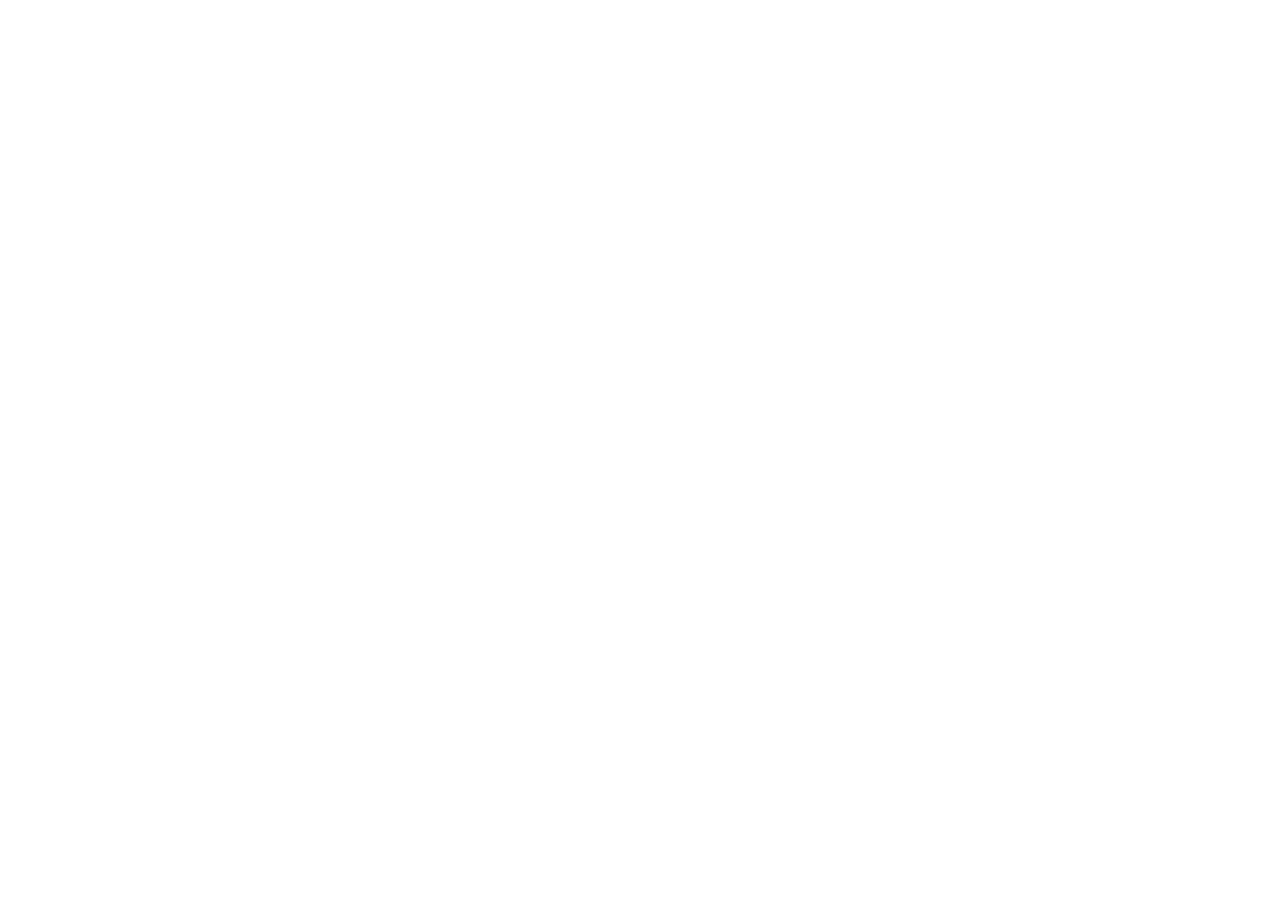
==== commit 0a474246: "Add new index.html file" ====
--- a/index.html
+++ b/index.html
@@ -1,389 +1,26 @@
 <!DOCTYPE html>
 <html lang="en">
 <head>
-<meta charset="UTF-8">
-<meta name="viewport" content="width=device-width, initial-scale=1.0">
-<title>Holden Grant Causing — WordPress Developer</title>
-<meta name="description" content="Holden Grant Causing provides WordPress development, custom theme builds, and performance optimization. View projects and contact for WordPress work.">
-<meta name="robots" content="index,follow">
-<link rel="canonical" href="https://holdengrant.github.io/">
-<meta property="og:title" content="WordPress Development | Holden Grant Causing">
-<meta property="og:description" content="WordPress development services including custom themes, performance optimization, and clean, functional websites.">
-<meta property="og:type" content="website">
-<meta property="og:url" content="https://holdengrant.github.io/">
-<meta property="og:image" content="original-9dcd468fdea0d15ef9354dae872c78d0.jpg">
-<meta name="twitter:card" content="summary_large_image">
-<meta name="twitter:url" content="https://holdengrant.github.io/">
-<link rel="icon" href="original-9dcd468fdea0d15ef9354dae872c78d0.jpg" type="image/jpeg">
-<script type="application/ld+json">
-{
-    "@context": "https://schema.org",
-    "@type": "Person",
-    "name": "Holden Grant Causing",
-    "jobTitle": "Web Developer",
-    "description": "WordPress development specialist offering custom themes and performance optimization.",
-    "url": "https://holdengrant.github.io/",
-    "image": "original-9dcd468fdea0d15ef9354dae872c78d0.jpg",
-    "sameAs": [
-        "https://www.behance.net/holdengrantcausing"
-    ]
-}
-</script>
-<script src="https://analytics.ahrefs.com/analytics.js" data-key="SY9n9KmOPGX/zi27wK+/fg" async></script>
-<link rel="preconnect" href="https://fonts.googleapis.com">
-<link rel="preconnect" href="https://fonts.gstatic.com" crossorigin>
-<link href="https://fonts.googleapis.com/css2?family=Fraunces:ital,opsz,wght@0,9..144,400;0,9..144,600;1,9..144,400&family=Instrument+Sans:wght@400;500&family=Space+Mono:wght@400;700&display=swap" rel="stylesheet">
-<style>
-  :root{
-    --oxblood:#5A070A;      /* the crimson glow, straight from the photo */
-    --oxblood-deep:#2A0304; /* vignette edges */
-    --ink:#080A10;          /* the blue-black suit */
-    --parchment:#EDE4D3;    /* warm cream type */
-    --parchment-dim:#A99C88;/* secondary text */
-    --brass:#C89B6A;        /* warm skin-tone accent for mono labels & rules */
-    --hair:rgba(200,155,106,.22);
-  }
-  *{margin:0;padding:0;box-sizing:border-box}
-  html{scroll-behavior:smooth}
-  body{
-    background:var(--ink);
-    color:var(--parchment);
-    font-family:"Instrument Sans",system-ui,sans-serif;
-    font-size:17px;line-height:1.6;
-    -webkit-font-smoothing:antialiased;
-    overflow-x:hidden;
-  }
-  /* film grain over everything */
-  body::after{
-    content:"";position:fixed;inset:0;z-index:9;pointer-events:none;opacity:.5;
-    mix-blend-mode:overlay;
-    background-image:url("data:image/svg+xml,%3Csvg xmlns='http://www.w3.org/2000/svg' width='140' height='140'%3E%3Cfilter id='n'%3E%3CfeTurbulence type='fractalNoise' baseFrequency='0.9' numOctaves='2' stitchTiles='stitch'/%3E%3C/filter%3E%3Crect width='100%25' height='100%25' filter='url(%23n)' opacity='0.55'/%3E%3C/svg%3E");
-  }
-  .mono{font-family:"Space Mono",monospace;text-transform:uppercase;letter-spacing:.14em;font-size:.72rem}
-  .wrap{max-width:1240px;margin:0 auto;padding:0 40px}
-  a{color:inherit}
+    <meta charset="UTF-8">
+    <title>Redirecting...</title>
 
-  /* ---------- NAV ---------- */
-  nav{position:fixed;top:0;left:0;right:0;z-index:20;
-    display:flex;align-items:center;justify-content:space-between;
-    padding:22px 40px;mix-blend-mode:difference;color:#fff}
-  nav .mark{font-family:"Fraunces",serif;font-weight:600;font-size:1.15rem;letter-spacing:.02em}
-  nav .links{display:flex;gap:30px;align-items:center}
-  nav .links a{text-decoration:none;transition:opacity .3s}
-  nav .links a:hover{opacity:.5}
-  @media(max-width:720px){nav .links a:not(.avail){display:none}}
+    <!-- Redirect immediately -->
+    <meta http-equiv="refresh" content="0; url=https://holdengrant.netlify.app/">
 
-  /* ---------- HERO ---------- */
-  .hero{position:relative;min-height:100vh;display:flex;align-items:center;
-    background:radial-gradient(ellipse 90% 70% at 74% 24%,var(--oxblood),var(--oxblood-deep) 52%,#140507 100%);
-    overflow:hidden}
-  .hero .grid{width:100%;max-width:1240px;margin:0 auto;padding:120px 40px 60px;
-    display:grid;grid-template-columns:1.05fr .95fr;align-items:center;gap:20px}
-  .eyebrow{color:var(--brass);display:inline-flex;align-items:center;gap:12px;margin-bottom:30px}
-  .eyebrow::before{content:"";width:34px;height:1px;background:var(--brass);display:inline-block}
-  h1.name{font-family:"Fraunces",serif;font-weight:600;line-height:.94;
-    font-size:clamp(3rem,7.4vw,6.6rem);letter-spacing:-.02em;margin-bottom:8px}
-  h1.name .thin{font-weight:400;font-style:italic;color:var(--parchment)}
-  .role{font-family:"Fraunces",serif;font-style:italic;font-weight:400;
-    font-size:clamp(1.3rem,2.4vw,1.9rem);color:var(--parchment);opacity:.85;margin:14px 0 26px}
-  .lede{max-width:34ch;color:var(--parchment);opacity:.72;margin-bottom:38px}
-  .cta-row{display:flex;gap:16px;flex-wrap:wrap;align-items:center}
-  .btn{font-family:"Space Mono",monospace;text-transform:uppercase;letter-spacing:.1em;font-size:.74rem;
-    padding:15px 26px;border:1px solid var(--brass);border-radius:2px;text-decoration:none;
-    transition:.35s;display:inline-block}
-  .btn.solid{background:var(--parchment);color:var(--ink);border-color:var(--parchment)}
-  .btn.solid:hover{background:transparent;color:var(--parchment)}
-  .btn.ghost:hover{background:var(--brass);color:var(--ink)}
+    <!-- SEO -->
+    <link rel="canonical" href="https://holdengrant.netlify.app/">
 
-  .portrait{position:relative;justify-self:end;align-self:end;height:88vh;max-height:820px}
-  .portrait img{height:100%;width:auto;display:block;object-fit:contain;
-    -webkit-mask-image:linear-gradient(to right,transparent,#000 20%),linear-gradient(to bottom,#000 82%,transparent);
-    -webkit-mask-composite:source-in;mask-composite:intersect;
-    mask-image:linear-gradient(to right,transparent,#000 20%),linear-gradient(to bottom,#000 82%,transparent)}
-  .plate{position:absolute;left:-6px;bottom:70px;writing-mode:vertical-rl;
-    color:var(--brass);opacity:.8}
-  @media(max-width:900px){
-    .hero .grid{grid-template-columns:1fr;padding-top:110px}
-    .portrait{display:none}
-  }
-
-  /* ---------- MARQUEE ---------- */
-  .strip{border-top:1px solid var(--hair);border-bottom:1px solid var(--hair);
-    background:var(--ink);overflow:hidden;padding:16px 0}
-  .track{display:flex;gap:0;white-space:nowrap;width:max-content;
-    animation:slide 34s linear infinite}
-  @media(prefers-reduced-motion:reduce){.track{animation:none}}
-  .track span{color:var(--parchment-dim);font-family:"Space Mono",monospace;
-    text-transform:uppercase;letter-spacing:.16em;font-size:.8rem;padding:0 34px;
-    display:inline-flex;align-items:center;gap:34px}
-  .track span::after{content:"✦";color:var(--brass)}
-  @keyframes slide{to{transform:translateX(-50%)}}
-
-  /* ---------- SECTIONS ---------- */
-  section{position:relative}
-  .sec-head{display:flex;align-items:baseline;gap:16px;margin-bottom:56px}
-  .sec-head .num{color:var(--brass)}
-  .sec-head h2{font-family:"Fraunces",serif;font-weight:400;font-size:clamp(1.7rem,3vw,2.4rem);letter-spacing:-.01em}
-
-  .about{padding:120px 0;background:var(--oxblood-deep)}
-  .about .grid{display:grid;grid-template-columns:1fr 1fr;gap:70px;align-items:start}
-  .standfirst{font-family:"Fraunces",serif;font-weight:400;font-size:clamp(1.5rem,2.6vw,2rem);
-    line-height:1.32;letter-spacing:-.01em}
-  .standfirst em{font-style:italic;color:var(--brass)}
-  .about p{color:var(--parchment);opacity:.78;margin-bottom:18px;max-width:52ch}
-  .specs{margin-top:36px;border-top:1px solid var(--hair)}
-  .specs .row{display:flex;justify-content:space-between;align-items:baseline;
-    padding:16px 0;border-bottom:1px solid var(--hair)}
-  .specs .k{color:var(--parchment-dim)}
-  .specs .v{font-family:"Fraunces",serif;font-size:1.9rem;line-height:1}
-  @media(max-width:820px){.about .grid{grid-template-columns:1fr;gap:40px}}
-
-  .work{padding:120px 0}
-  .work-list{border-top:1px solid var(--hair)}
-  .item{display:grid;grid-template-columns:64px 1fr auto;gap:30px;align-items:center;
-    padding:30px 8px;border-bottom:1px solid var(--hair);text-decoration:none;
-    transition:padding .4s,background .4s;position:relative}
-  .item:hover{padding-left:26px;background:linear-gradient(90deg,rgba(90,7,10,.35),transparent)}
-  .item .pl{color:var(--brass)}
-  .item .title{font-family:"Fraunces",serif;font-size:clamp(1.4rem,2.6vw,2.1rem);font-weight:400;
-    transition:color .4s}
-  .item:hover .title{color:var(--brass)}
-  .item .tags{display:block;margin-top:6px;color:var(--parchment-dim);font-family:"Space Mono",monospace;
-    font-size:.68rem;text-transform:uppercase;letter-spacing:.12em}
-  .item .go{font-family:"Space Mono",monospace;font-size:.72rem;text-transform:uppercase;letter-spacing:.12em;
-    color:var(--parchment-dim);white-space:nowrap;transition:color .4s}
-  .item:hover .go{color:var(--parchment)}
-  @media(max-width:640px){.item{grid-template-columns:40px 1fr;gap:16px}.item .go{display:none}}
-
-  /* cursor-following work preview (desktop / hover devices) */
-  .preview{position:fixed;top:0;left:0;z-index:8;width:340px;height:236px;pointer-events:none;
-    border-radius:3px;overflow:hidden;opacity:0;transform:translate(-50%,-50%) scale(.94);
-    transition:opacity .35s ease,transform .5s cubic-bezier(.2,.8,.2,1);
-    box-shadow:0 30px 70px -20px rgba(0,0,0,.7);border:1px solid var(--hair)}
-  .preview.show{opacity:1;transform:translate(-50%,-50%) scale(1)}
-  .preview img{width:100%;height:100%;object-fit:cover;display:block}
-  .preview::after{content:"";position:absolute;inset:0;
-    background:linear-gradient(180deg,transparent 55%,rgba(42,3,4,.55))}
-  @media(hover:none){.preview{display:none}}
-
-  /* inline thumbnail (touch devices only) */
-  .item .thumb{display:none}
-  @media(hover:none){
-    .item{grid-template-columns:64px 88px 1fr;gap:18px}
-    .item .thumb{display:block;width:88px;height:62px;object-fit:cover;border-radius:2px;
-      border:1px solid var(--hair)}
-  }
-  @media(hover:none) and (max-width:640px){
-    .item{grid-template-columns:64px 1fr;gap:14px}
-    .item .thumb{grid-column:1 / -1;width:100%;height:150px;margin-top:12px;order:3}
-  }
-
-  /* ---------- CONTACT ---------- */
-  .contact{padding:150px 0 90px;text-align:center;
-    background:radial-gradient(ellipse 80% 90% at 50% 20%,var(--oxblood),var(--oxblood-deep) 60%,#140507 100%)}
-  .contact .big{font-family:"Fraunces",serif;font-weight:400;line-height:1;
-    font-size:clamp(2.6rem,7vw,5.5rem);letter-spacing:-.02em;margin-bottom:36px}
-  .contact .big em{font-style:italic;color:var(--brass)}
-  .contact .mail{font-family:"Space Mono",monospace;font-size:clamp(.9rem,2vw,1.15rem);
-    text-decoration:none;border-bottom:1px solid var(--brass);padding-bottom:6px;transition:.3s}
-  .contact .mail:hover{color:var(--brass)}
-  footer{display:flex;justify-content:space-between;flex-wrap:wrap;gap:16px;
-    padding:34px 40px;border-top:1px solid var(--hair);max-width:1240px;margin:70px auto 0;
-    color:var(--parchment-dim)}
-
-  /* reveal */
-  .reveal{opacity:0;transform:translateY(26px);transition:opacity .9s cubic-bezier(.2,.7,.2,1),transform .9s cubic-bezier(.2,.7,.2,1)}
-  .reveal.in{opacity:1;transform:none}
-  @media(prefers-reduced-motion:reduce){.reveal{opacity:1;transform:none;transition:none}}
-</style>
+    <script>
+        window.location.replace("https://holdengrant.netlify.app/");
+    </script>
 </head>
 <body>
-
-<nav>
-  <a href="#" class="mark" style="text-decoration:none">Holden Grant Causing</a>
-  <div class="links mono">
-    <a href="#work">Work</a>
-    <a href="#about">About</a>
-    <a href="#contact">Contact</a>
-    <a href="#contact" class="avail" style="color:var(--brass)">● Open to work</a>
-  </div>
-</nav>
-
-<!-- HERO -->
-<header class="hero">
-  <div class="grid">
-    <div class="intro">
-      <span class="eyebrow mono">WordPress Developer · 8+ yrs</span>
-      <h1 class="name">Holden<br>Grant <span class="thin">Causing</span></h1>
-      <p class="role">I build WordPress sites that feel engineered not templated.</p>
-      <p class="lede">Eight years turning designs into fast, custom-coded WordPress builds themes from scratch, WooCommerce, AI-augmented workflows, and the performance work most agencies skip. Looking for my next team.</p>
-      <div class="cta-row">
-        <a href="#contact" class="btn solid">Get in touch</a>
-        <a href="#work" class="btn ghost">View selected work</a>
-      </div>
-    </div>
-    <div class="portrait">
-      <span class="plate mono">Cebu, PH — 07/2026</span>
-      <img src="[data-uri]" alt="Portrait of Holden Grant Causing">
-    </div>
-  </div>
-</header>
-
-<!-- STACK MARQUEE -->
-<div class="strip" aria-hidden="true">
-  <div class="track">
-    <span>WordPress<span></span>Custom Themes<span></span>WooCommerce<span></span>Elementor<span></span>PHP<span></span>Performance<span></span>Divi <span></span> Avada<span></span>UI / UX<span></span>SEO(Technical) <span></span> AI Assested Dev</span>
-    <span>WordPress<span></span>Custom Themes<span></span>WooCommerce<span></span>Elementor<span></span>PHP<span></span>Performance<span></span>Divi <span></span> Avada<span></span>UI / UX<span></span>SEO(Technical) <span></span> AI Assested Dev</span>
-  </div>
-</div>
-
-<!-- ABOUT -->
-<section class="about" id="about">
-  <div class="wrap">
-    <div class="sec-head reveal"><span class="num mono">01</span><h2>About</h2></div>
-    <div class="grid">
-      <div class="reveal">
-        <p class="standfirst">A developer who treats the <em>last 10%</em> as the job, the speed, the polish, and an AI-augmented workflow that turns a design file into a production-ready build.</p>
-        <div class="specs">
-          <div class="row"><span class="k mono">Experience</span><span class="v">8+ yrs</span></div>
-          <div class="row"><span class="k mono">Sites shipped</span><span class="v">100+</span></div>
-          <div class="row"><span class="k mono">Active projects</span><span class="v">15+</span></div>
-          <div class="row"><span class="k mono">Based in</span><span class="v" style="font-size:1.3rem">Cebu, PH</span></div>
-        </div>
-      </div>
-      <div class="reveal">
-        <p>I specialize in custom design, turning Figma, PSD, or Illustrator designs into fully functional, high-performance WordPress builds using PHP, ACF Pro, WooCommerce, and modern page builders to get pixel-accurate results without cutting corners.</p>
-        <p>My work spans building sites from scratch, page builders like Elementor, Divi and Avada, and customizing plugins to fit specific business needs. I also handle maintenance, bug-fixing, and speed work and currently managing 15+ active projects at a time.</p>
-        <p>I've built AI tools. GitHub Copilot, ChatGPT, and Claude into my day-to-day workflow, using them to accelerate builds, debug faster, and keep code clean under deadline pressure.</p>
-      </div>
-    </div>
-  </div>
-</section>
-
-<!-- WORK -->
-<section class="work" id="work">
-  <div class="wrap">
-    <div class="sec-head reveal"><span class="num mono">02</span><h2>Selected work</h2></div>
-    <div class="work-list">
-      <a class="item reveal" data-img="https://holdengrant.github.io/work-gallery/playgrandmondial.jpg" href="https://playgrandmondial.com/" target="_blank" rel="noopener">
-        <span class="pl mono">Pl.01</span>
-        <img class="thumb" src="https://holdengrant.github.io/work-gallery/playgrandmondial.jpg" alt="Playgrand Mondial Hotel" loading="lazy">
-        <span><span class="title">Playgrand Mondial Hotel</span><span class="tags">WordPress · Elementor · Custom Design</span></span>
-        <span class="go">Visit ↗</span>
-      </a>
-      <a class="item reveal" data-img="https://holdengrant.github.io/work-gallery/kingdomcummunity.webp" href="https://kingdomvideogamereview.com/" target="_blank" rel="noopener">
-        <span class="pl mono">Pl.02</span>
-        <img class="thumb" src="https://holdengrant.github.io/work-gallery/kingdomcummunity.webp" alt="Kingdom Video Game Review" loading="lazy">
-        <span><span class="title">Kingdom Video Game Review</span><span class="tags">WordPress · Elementor · Custom Design</span></span>
-        <span class="go">Visit ↗</span>
-      </a>
-      <a class="item reveal" data-img="https://holdengrant.github.io/work-gallery/kitchen.webp" href="https://www.klasskitchens.uk/" target="_blank" rel="noopener">
-        <span class="pl mono">Pl.03</span>
-        <img class="thumb" src="https://holdengrant.github.io/work-gallery/kitchen.webp" alt="Klass Kitchens" loading="lazy">
-        <span><span class="title">Klass Kitchens</span><span class="tags">WordPress · WooCommerce · Elementor</span></span>
-        <span class="go">Visit ↗</span>
-      </a>
-      <a class="item reveal" data-img="https://holdengrant.github.io/work-gallery/yukondeal.webp" href="https://yukondeal.com/" target="_blank" rel="noopener">
-        <span class="pl mono">Pl.04</span>
-        <img class="thumb" src="https://holdengrant.github.io/work-gallery/yukondeal.webp" alt="Yukon Deal" loading="lazy">
-        <span><span class="title">Yukon Deal</span><span class="tags">WordPress · Avada · Custom Design</span></span>
-        <span class="go">Visit ↗</span>
-      </a>
-      <a class="item reveal" data-img="https://holdengrant.github.io/work-gallery/travelreward.webp" href="https://travelreward.com/" target="_blank" rel="noopener">
-        <span class="pl mono">Pl.05</span>
-        <img class="thumb" src="https://holdengrant.github.io/work-gallery/travelreward.webp" alt="Travel Reward" loading="lazy">
-        <span><span class="title">Travel Reward</span><span class="tags">WordPress · Elementor · Custom Design</span></span>
-        <span class="go">Visit ↗</span>
-      </a>
-      <a class="item reveal" data-img="https://holdengrant.github.io/work-gallery/luxuryrewards.webp" href="https://luxuryrewards.com/" target="_blank" rel="noopener">
-        <span class="pl mono">Pl.06</span>
-        <img class="thumb" src="https://holdengrant.github.io/work-gallery/luxuryrewards.webp" alt="Luxury Rewards" loading="lazy">
-        <span><span class="title">Luxury Rewards</span><span class="tags">WordPress · Custom Theme · PHP</span></span>
-        <span class="go">Visit ↗</span>
-      </a>
-      <a class="item reveal" data-img="https://holdengrant.github.io/work-gallery/macautravels.webp" href="https://templatekit01.lifebitsdaily.com/" target="_blank" rel="noopener">
-        <span class="pl mono">Pl.07</span>
-        <img class="thumb" src="https://holdengrant.github.io/work-gallery/macautravels.webp" alt="Macau Travels" loading="lazy">
-        <span><span class="title">Macau Travels</span><span class="tags">WordPress · Elementor · Custom Design</span></span>
-        <span class="go">Visit ↗</span>
-      </a>
-      <a class="item reveal" data-img="https://holdengrant.github.io/work-gallery/kagat.jpg" href="https://sige-kagat.netlify.app/" target="_blank" rel="noopener">
-        <span class="pl mono">Pl.08</span>
-        <img class="thumb" src="https://holdengrant.github.io/work-gallery/kagat.jpg" alt="Sige Kagat" loading="lazy">
-        <span><span class="title">Sige Kagat</span><span class="tags">HTML · CSS · JS · Custom Design</span></span>
-        <span class="go">Visit ↗</span>
-      </a>
-      <a class="item reveal" data-img="https://holdengrant.github.io/work-gallery/sproutcareservices.co-site.jpg" href="https://sproutcareservices.co/" target="_blank" rel="noopener">
-        <span class="pl mono">Pl.09</span>
-        <img class="thumb" src="https://holdengrant.github.io/work-gallery/sproutcareservices.co-site.jpg" alt="Sprout Care Services" loading="lazy">
-        <span><span class="title">Sprout Care Services</span><span class="tags">HTML · CSS · JS · Custom Build</span></span>
-        <span class="go">Visit ↗</span>
-      </a>
-      <a class="item reveal" data-img="https://holdengrant.github.io/work-gallery/aimrope.jpg" href="https://aimropeaccess.netlify.app/concept-5/" target="_blank" rel="noopener">
-        <span class="pl mono">Pl.10</span>
-        <img class="thumb" src="https://holdengrant.github.io/work-gallery/aimrope.jpg" alt="Aim Rope Access" loading="lazy">
-        <span><span class="title">Aim Rope Access</span><span class="tags">WordPress · WIX · Custom Design</span></span>
-        <span class="go">Visit ↗</span>
-      </a>
-
-      <a class="item reveal" data-img="https://holdengrant.github.io/work-gallery/woodbrook.png" href="https://woodbrooknativeplantnursery.com/" target="_blank" rel="noopener">
-        <span class="pl mono">Pl.11</span>
-        <img class="thumb" src="https://holdengrant.github.io/work-gallery/woodbrook.png" alt="Woodbrook Native Plant Nursery" loading="lazy">
-        <span><span class="title">Woodbrook Native Plant Nursery</span><span class="tags">WordPress · Custom Design · Elementor · Pods</span></span>
-        <span class="go">Visit ↗</span>
-      </a>
-
-      <a class="item reveal" data-img="https://holdengrant.github.io/work-gallery/solidchops.png" href="https://solidchops.com/" target="_blank" rel="noopener">
-        <span class="pl mono">Pl.12</span>
-        <img class="thumb" src="https://holdengrant.github.io/work-gallery/solidchops.png" alt="Solid Chops" loading="lazy">
-        <span><span class="title">Solid Chops</span><span class="tags">WordPress · Custom Design · Elementor</span></span>
-        <span class="go">Visit ↗</span>
-      </a>
-    </div>
-  </div>
-</section>
-
-<!-- CONTACT -->
-<section class="contact" id="contact">
-  <div class="wrap">
-    <p class="eyebrow mono reveal" style="justify-content:center">Open to full-time &amp; contract roles</p>
-    <h3 class="big reveal">Open to my<br>next <em>opportunity.</em></h3>
-    <a class="mail reveal" href="mailto:holdengrantcausing@gmail.com">holdengrantcausing@gmail.com</a>
-  </div>
-  <footer>
-    <span class="mono">© 2026 Holden Grant Causing</span>
-    <span class="mono">Cebu City · Philippines</span>
-  </footer>
-</section>
-
-<script>
-  const io = new IntersectionObserver((es)=>{
-    es.forEach(e=>{ if(e.isIntersecting){ e.target.classList.add('in'); io.unobserve(e.target);} });
-  },{threshold:.12});
-  document.querySelectorAll('.reveal').forEach(el=>io.observe(el));
-
-  // cursor-following work preview (hover devices only)
-  if(window.matchMedia('(hover:hover)').matches){
-    const prev=document.createElement('div');
-    prev.className='preview';
-    const pimg=document.createElement('img');
-    prev.appendChild(pimg);
-    document.body.appendChild(prev);
-    let tx=0,ty=0,cx=0,cy=0,raf=null;
-    const loop=()=>{cx+=(tx-cx)*.16;cy+=(ty-cy)*.16;
-      prev.style.left=cx+'px';prev.style.top=cy+'px';raf=requestAnimationFrame(loop);};
-    document.querySelectorAll('.item').forEach(item=>{
-      item.addEventListener('mouseenter',()=>{
-        pimg.src=item.dataset.img;prev.classList.add('show');
-        if(!raf) raf=requestAnimationFrame(loop);
-      });
-      item.addEventListener('mousemove',e=>{tx=e.clientX;ty=e.clientY;});
-      item.addEventListener('mouseleave',()=>{
-        prev.classList.remove('show');
-        if(raf){cancelAnimationFrame(raf);raf=null;}
-      });
-    });
-  }
-</script>
+    <p>
+        Redirecting to
+        <a href="https://holdengrant.netlify.app/">
+            https://holdengrant.netlify.app/
+        </a>
+        ...
+    </p>
 </body>
 </html>
